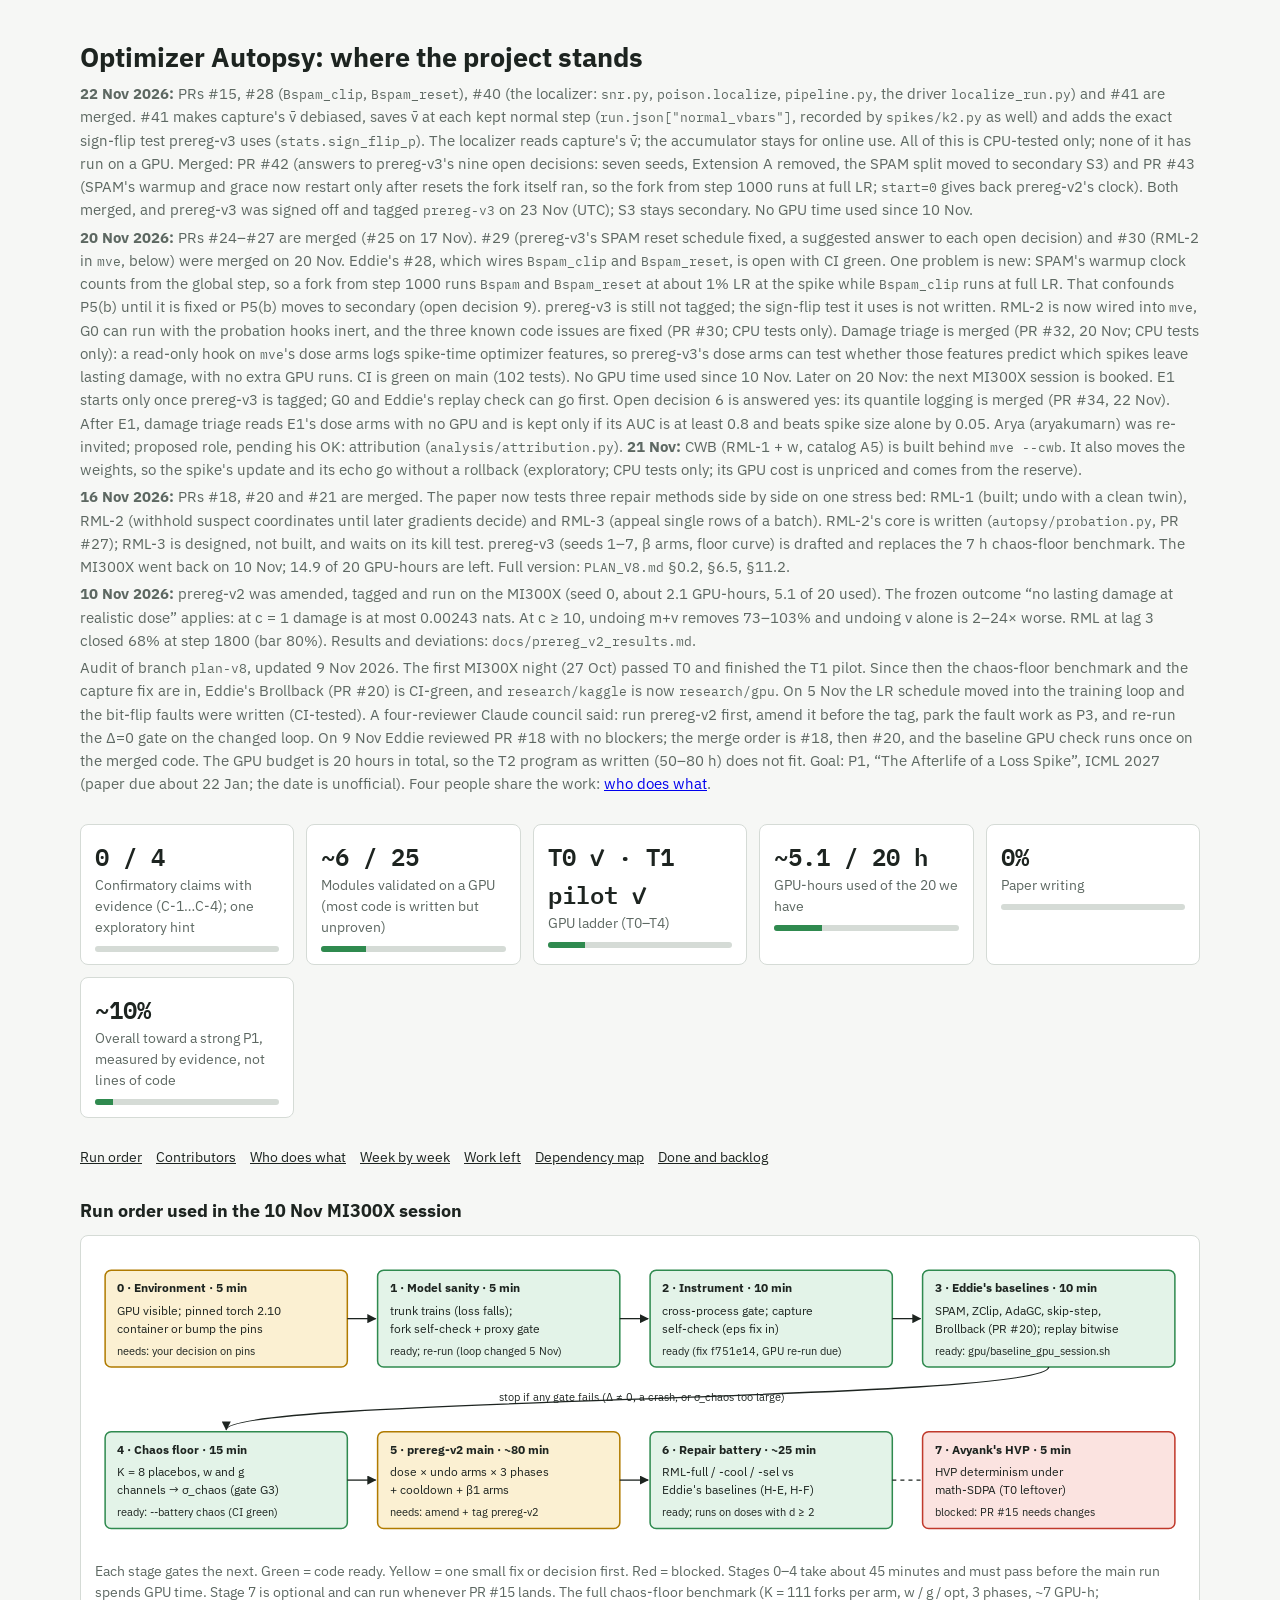
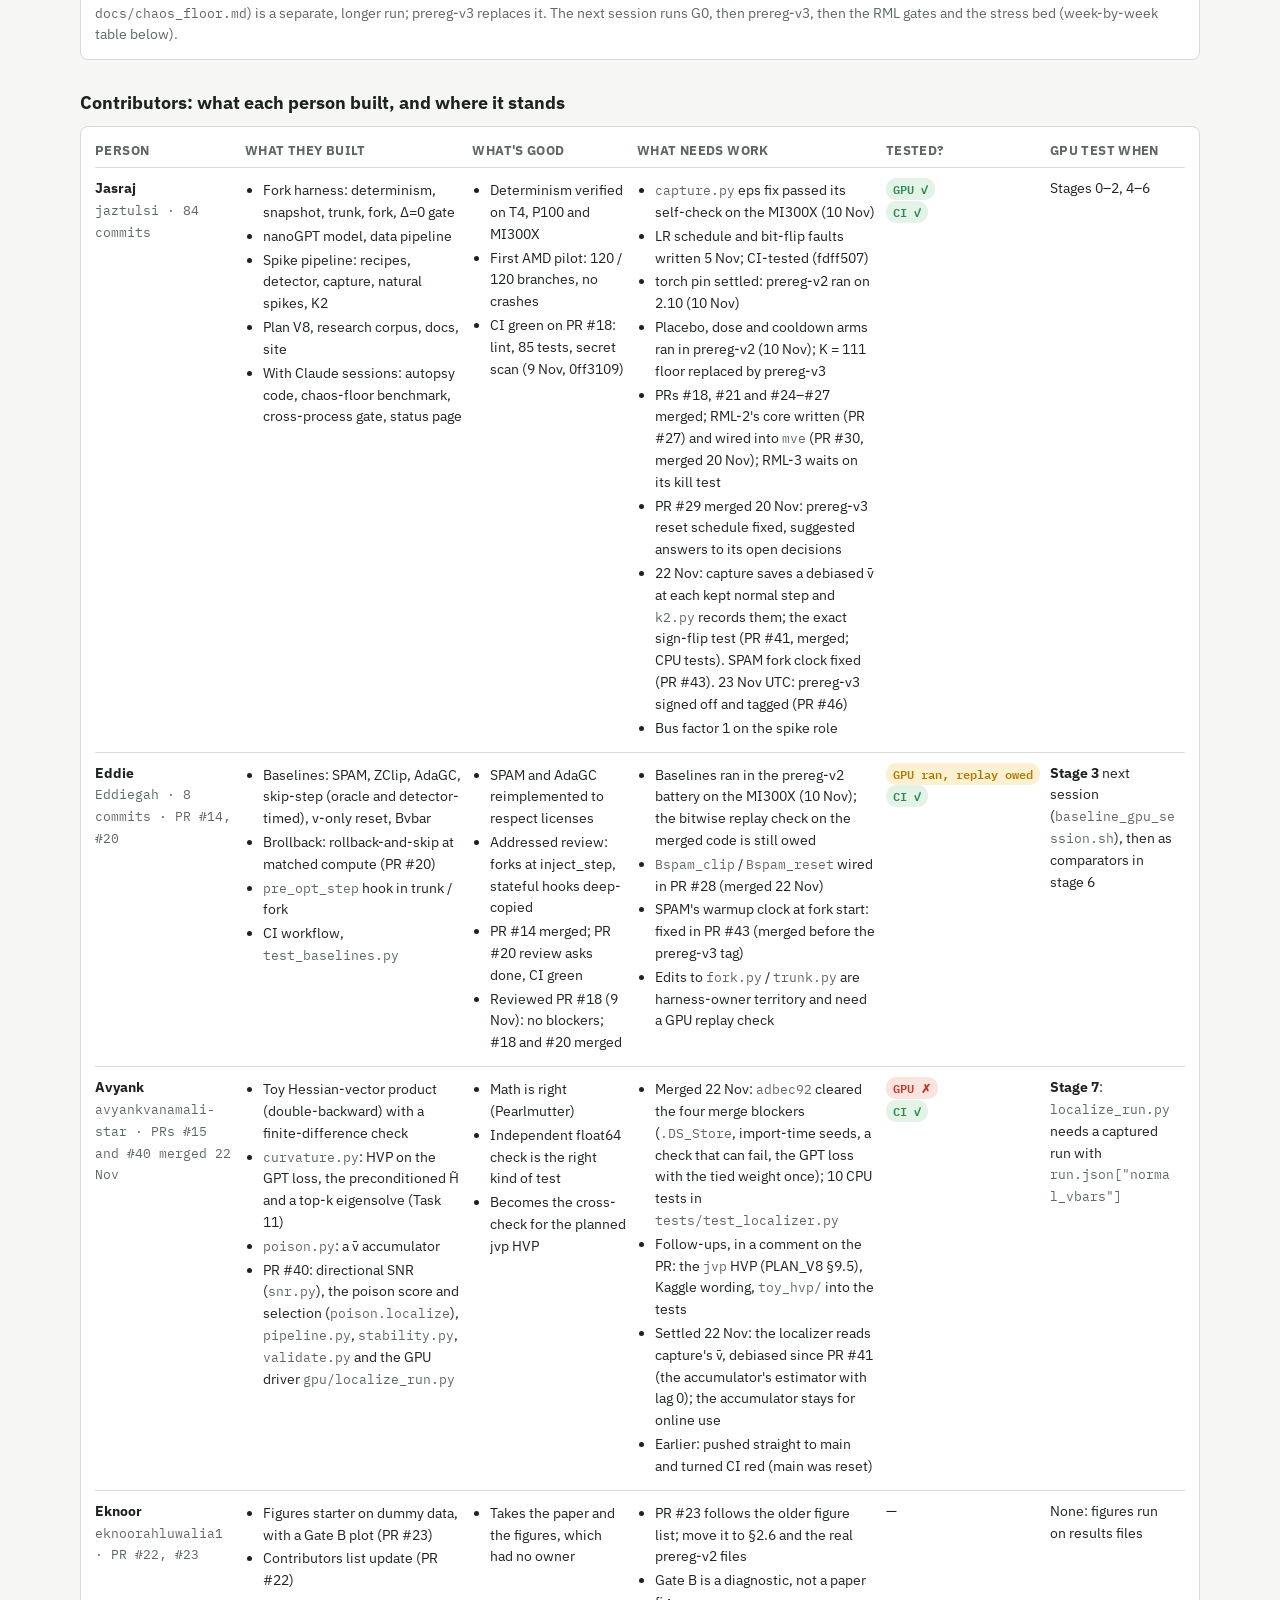
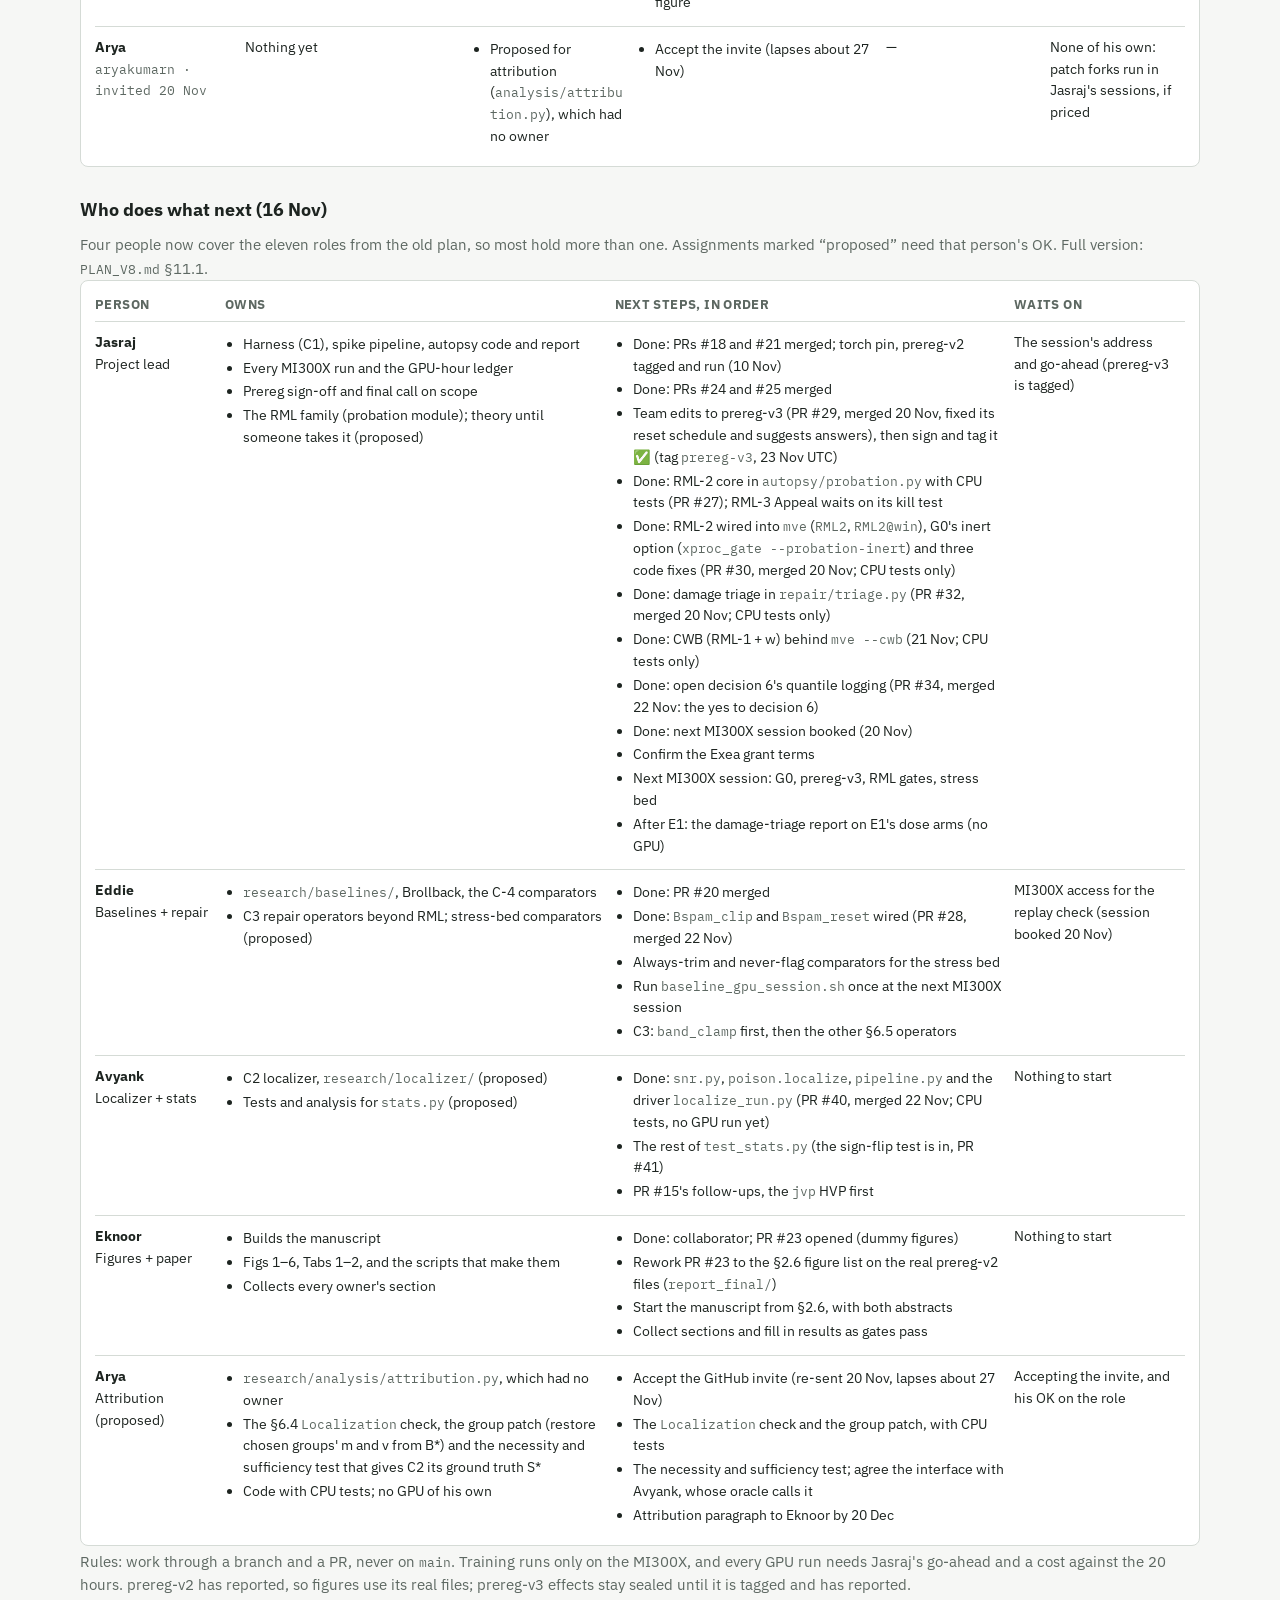
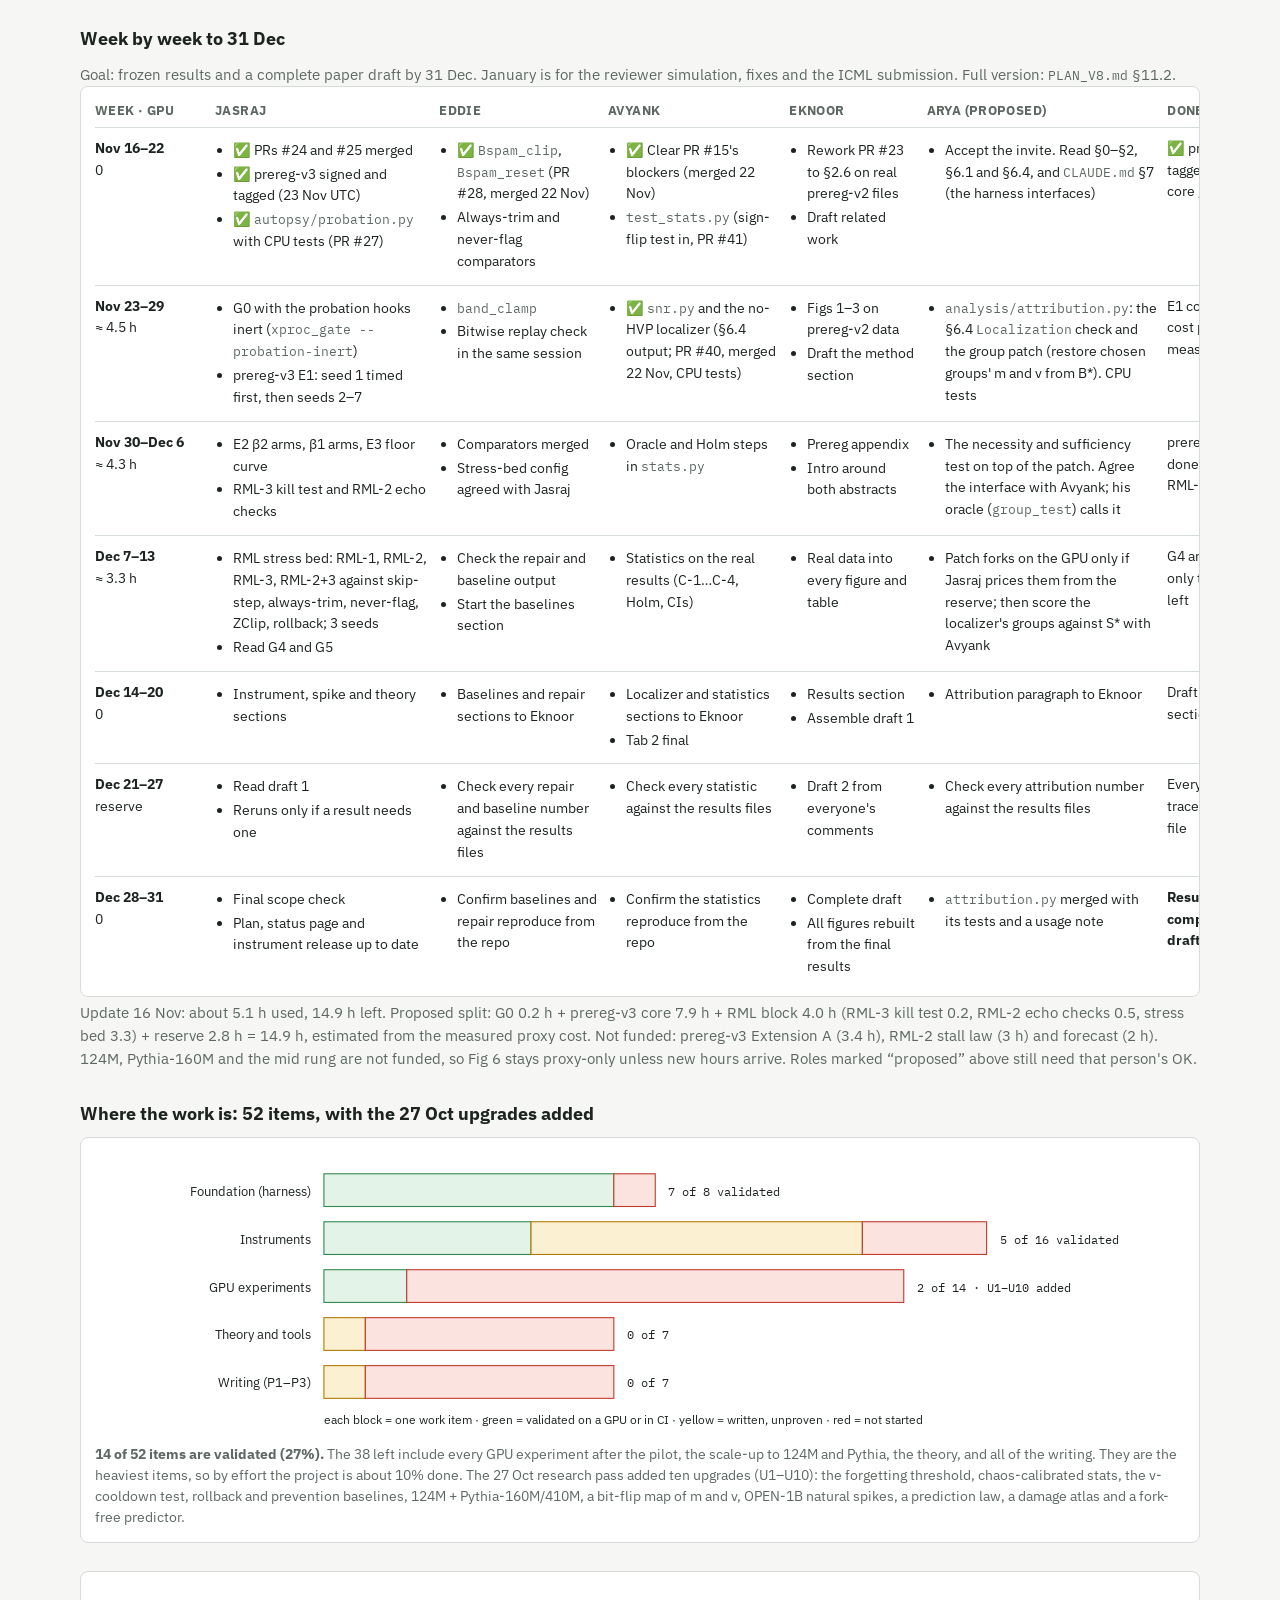
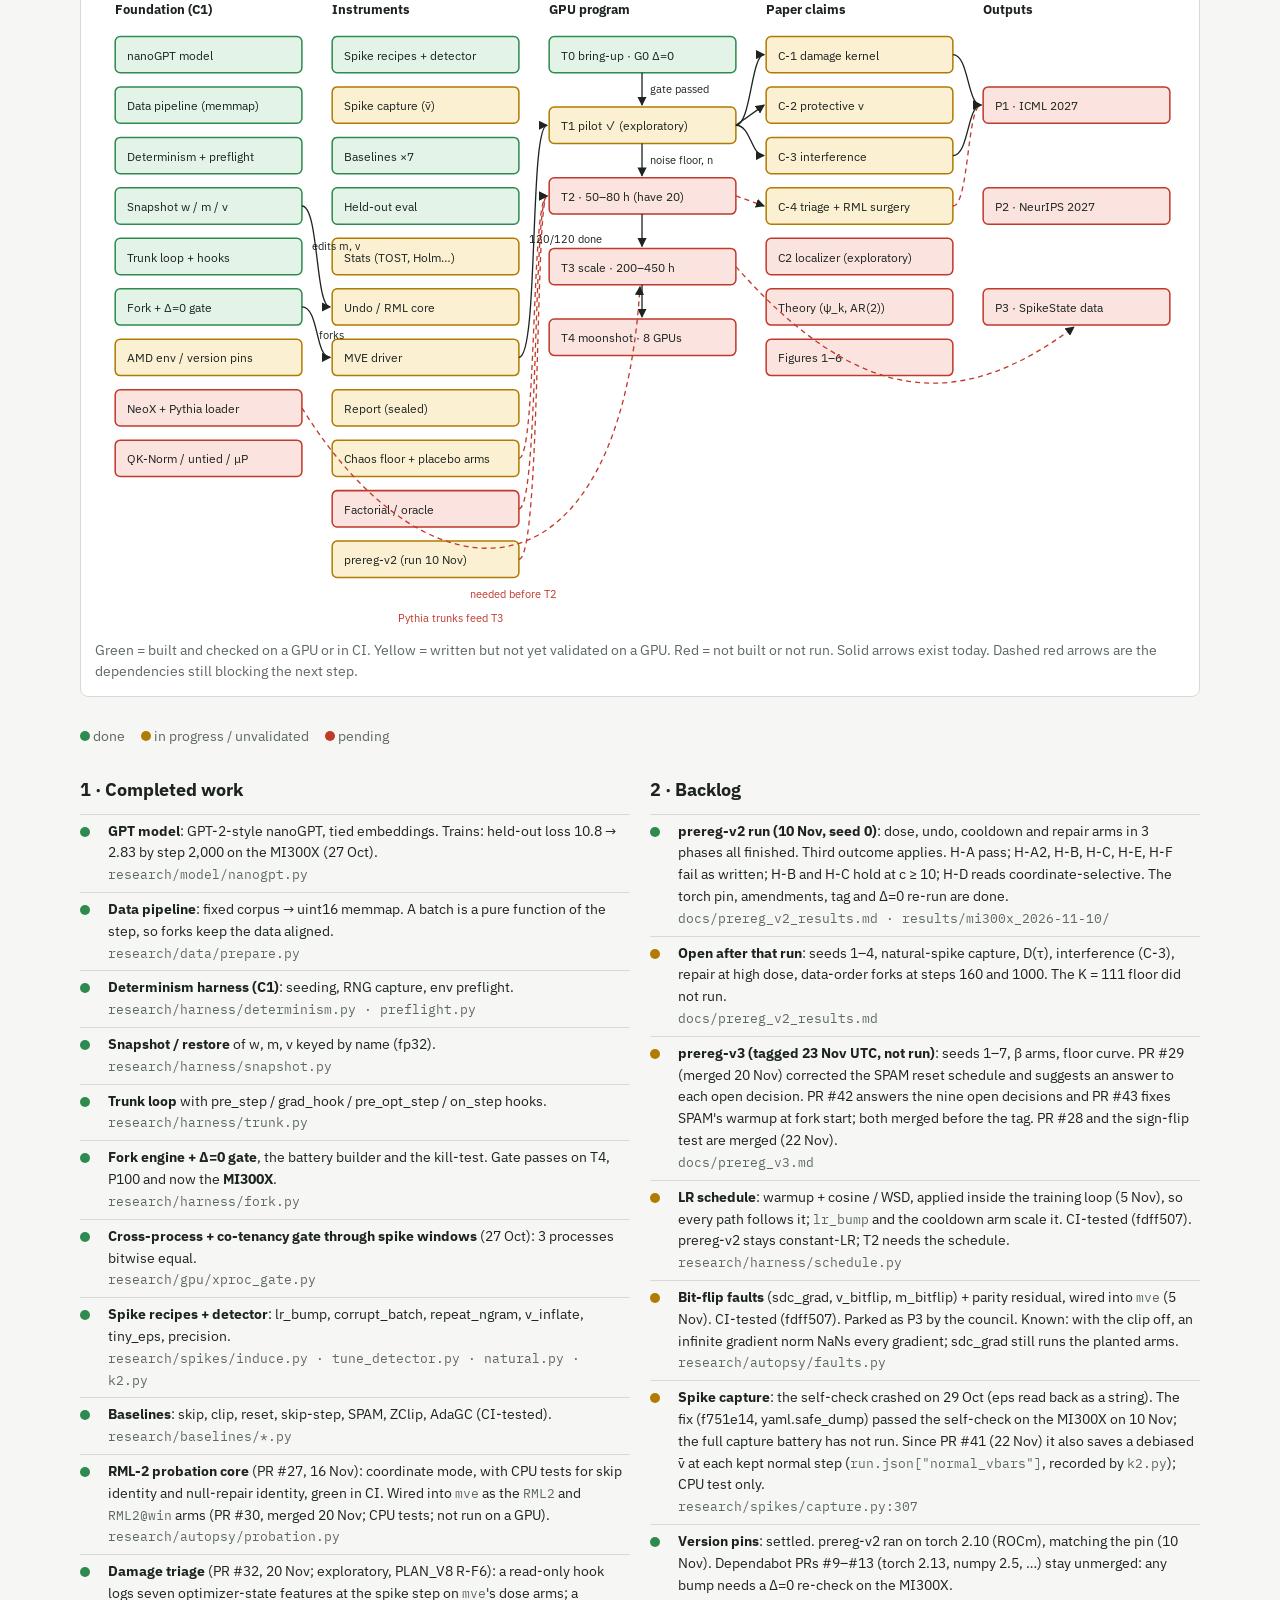
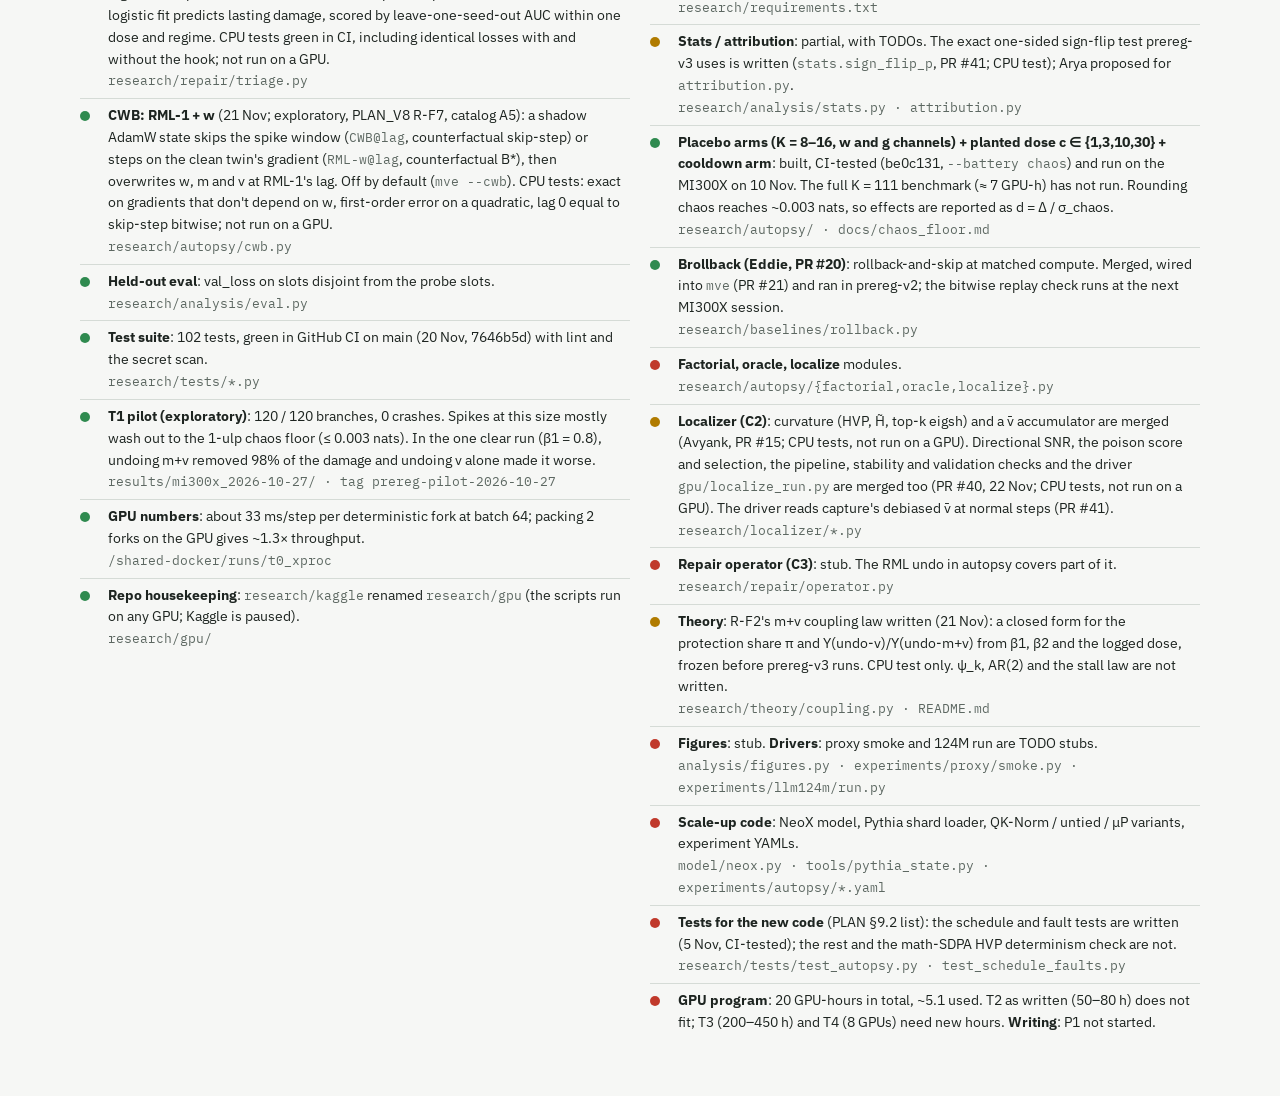
==== docs/status.html @ ba46edbc "Status page: PR #40 and #41 work, settled v̄ question Avyank's row and the localizer backlog line no" ====
<!doctype html>
<html lang="en">
<head>
<meta charset="utf-8">
<meta name="viewport" content="width=device-width, initial-scale=1, viewport-fit=cover">
<title>Optimizer Autopsy Status</title>
<meta name="claude:viewport-fit-sides" content="cover">
<link rel="stylesheet" href="https://fonts.googleapis.com/css2?family=IBM+Plex+Mono:wght@400;600&family=IBM+Plex+Sans:wght@400;600;700&display=swap">
<style>
/* Layout: lab-notebook status sheet. Summary strip, then the dependency map, then two ledgers. */
:root{
  --bg:#f6f7f5; --panel:#ffffff; --fg:#1d2420; --muted:#5d6862; --line:#d5dbd6;
  --ok:#2f8a4f; --ok-bg:#e3f3e8; --wip:#b07b00; --wip-bg:#fbf0d2; --todo:#c0392b; --todo-bg:#fbe3e0;
  --sans:"IBM Plex Sans",system-ui,sans-serif; --mono:"IBM Plex Mono",ui-monospace,monospace;
}
@media (prefers-color-scheme:dark){:root:not([data-theme="light"]){
  --bg:#141917; --panel:#1c2320; --fg:#e4ebe6; --muted:#9aa69f; --line:#33403a;
  --ok:#5cc17e; --ok-bg:#1d3527; --wip:#e0b44a; --wip-bg:#3a3018; --todo:#ef7a6d; --todo-bg:#3d221f; color-scheme:dark}}
:root[data-theme="dark"]{
  --bg:#141917; --panel:#1c2320; --fg:#e4ebe6; --muted:#9aa69f; --line:#33403a;
  --ok:#5cc17e; --ok-bg:#1d3527; --wip:#e0b44a; --wip-bg:#3a3018; --todo:#ef7a6d; --todo-bg:#3d221f; color-scheme:dark}
body{background:var(--bg);color:var(--fg);font:15px/1.55 var(--sans)}
main{max-width:1120px;margin:0 auto;padding-block:28px 48px;padding-left:max(16px,env(safe-area-inset-left,0px));padding-right:max(16px,env(safe-area-inset-right,0px));display:grid;gap:28px}
h1{font-size:1.7rem;margin:0;text-wrap:balance} h2{font-size:1.15rem;margin:0 0 10px}
.sub{color:var(--muted);margin:4px 0 0}
.strip{display:grid;grid-template-columns:repeat(auto-fit,minmax(200px,1fr));gap:12px}
.meter{background:var(--panel);border:1px solid var(--line);border-radius:8px;padding:12px 14px;min-width:0}
.meter b{font:600 1.5rem var(--mono);font-variant-numeric:tabular-nums}
.meter span{display:block;color:var(--muted);font-size:.85rem}
.bar{height:6px;background:var(--line);border-radius:3px;margin-top:8px;overflow:hidden}
.bar i{display:block;height:100%;background:var(--ok)}
figure{margin:0;background:var(--panel);border:1px solid var(--line);border-radius:8px;padding:14px}
.scroll{overflow-x:auto} svg{display:block;min-width:900px;width:100%;height:auto;color:var(--fg)}
figcaption{color:var(--muted);font-size:.85rem;margin-top:8px}
.ok{fill:var(--ok-bg);stroke:var(--ok)} .wip{fill:var(--wip-bg);stroke:var(--wip)} .todo{fill:var(--todo-bg);stroke:var(--todo)}
.ledgers{display:grid;grid-template-columns:repeat(auto-fit,minmax(320px,1fr));gap:20px}
.ledger{min-width:0}
table{width:100%;border-collapse:collapse;font-size:.88rem}
td{border-top:1px solid var(--line);padding:6px 6px 6px 0;vertical-align:top}
td:first-child{width:22px} code{font:.8rem var(--mono);color:var(--muted);word-break:break-word}
.dot{display:inline-block;width:10px;height:10px;border-radius:50%;margin-top:6px}
.d-ok{background:var(--ok)} .d-wip{background:var(--wip)} .d-todo{background:var(--todo)}
.key{display:flex;gap:16px;flex-wrap:wrap;font-size:.85rem;color:var(--muted)}
nav{display:flex;gap:14px;flex-wrap:wrap;font-size:.9rem} nav a{color:var(--fg)}
.people{overflow-x:auto;background:var(--panel);border:1px solid var(--line);border-radius:8px;padding:6px 14px}
.people table{min-width:860px} .people th{text-align:left;font-size:.8rem;color:var(--muted);padding:8px 8px 6px 0;letter-spacing:.03em;text-transform:uppercase}
.people td{padding:10px 10px 10px 0} .people td:first-child{width:auto;min-width:110px}
.pill{display:inline-block;font:600 .75rem var(--mono);padding:1px 7px;border-radius:10px;white-space:nowrap}
.p-ok{background:var(--ok-bg);color:var(--ok)} .p-wip{background:var(--wip-bg);color:var(--wip)} .p-todo{background:var(--todo-bg);color:var(--todo)}
ul.tight{margin:0;padding-left:18px} ul.tight li{margin:2px 0}
main>*{min-width:0}
</style>
</head>
<body>

<main>
<header>
  <h1>Optimizer Autopsy: where the project stands</h1>
  <p class="sub"><b>22 Nov 2026:</b> PRs #15, #28 (<code>Bspam_clip</code>, <code>Bspam_reset</code>), #40 (the localizer: <code>snr.py</code>, <code>poison.localize</code>, <code>pipeline.py</code>, the driver <code>localize_run.py</code>) and #41 are merged. #41 makes capture's v̄ debiased, saves v̄ at each kept normal step (<code>run.json["normal_vbars"]</code>, recorded by <code>spikes/k2.py</code> as well) and adds the exact sign-flip test prereg-v3 uses (<code>stats.sign_flip_p</code>). The localizer reads capture's v̄; the accumulator stays for online use. All of this is CPU-tested only; none of it has run on a GPU. Merged: PR #42 (answers to prereg-v3's nine open decisions: seven seeds, Extension A removed, the SPAM split moved to secondary S3) and PR #43 (SPAM's warmup and grace now restart only after resets the fork itself ran, so the fork from step 1000 runs at full LR; <code>start=0</code> gives back prereg-v2's clock). Both merged, and prereg-v3 was signed off and tagged <code>prereg-v3</code> on 23 Nov (UTC); S3 stays secondary. No GPU time used since 10 Nov.</p>
  <p class="sub"><b>20 Nov 2026:</b> PRs #24–#27 are merged (#25 on 17 Nov). #29 (prereg-v3's SPAM reset schedule fixed, a suggested answer to each open decision) and #30 (RML-2 in <code>mve</code>, below) were merged on 20 Nov. Eddie's #28, which wires <code>Bspam_clip</code> and <code>Bspam_reset</code>, is open with CI green. One problem is new: SPAM's warmup clock counts from the global step, so a fork from step 1000 runs <code>Bspam</code> and <code>Bspam_reset</code> at about 1% LR at the spike while <code>Bspam_clip</code> runs at full LR. That confounds P5(b) until it is fixed or P5(b) moves to secondary (open decision 9). prereg-v3 is still not tagged; the sign-flip test it uses is not written. RML-2 is now wired into <code>mve</code>, G0 can run with the probation hooks inert, and the three known code issues are fixed (PR #30; CPU tests only). Damage triage is merged (PR #32, 20 Nov; CPU tests only): a read-only hook on <code>mve</code>'s dose arms logs spike-time optimizer features, so prereg-v3's dose arms can test whether those features predict which spikes leave lasting damage, with no extra GPU runs. CI is green on main (102 tests). No GPU time used since 10 Nov. Later on 20 Nov: the next MI300X session is booked. E1 starts only once prereg-v3 is tagged; G0 and Eddie's replay check can go first. Open decision 6 is answered yes: its quantile logging is merged (PR #34, 22 Nov). After E1, damage triage reads E1's dose arms with no GPU and is kept only if its AUC is at least 0.8 and beats spike size alone by 0.05. Arya (aryakumarn) was re-invited; proposed role, pending his OK: attribution (<code>analysis/attribution.py</code>). <b>21 Nov:</b> CWB (RML-1 + w, catalog A5) is built behind <code>mve --cwb</code>. It also moves the weights, so the spike's update and its echo go without a rollback (exploratory; CPU tests only; its GPU cost is unpriced and comes from the reserve).</p>
  <p class="sub"><b>16 Nov 2026:</b> PRs #18, #20 and #21 are merged. The paper now tests three repair methods side by side on one stress bed: RML-1 (built; undo with a clean twin), RML-2 (withhold suspect coordinates until later gradients decide) and RML-3 (appeal single rows of a batch). RML-2's core is written (<code>autopsy/probation.py</code>, PR #27); RML-3 is designed, not built, and waits on its kill test. prereg-v3 (seeds 1–7, β arms, floor curve) is drafted and replaces the 7 h chaos-floor benchmark. The MI300X went back on 10 Nov; 14.9 of 20 GPU-hours are left. Full version: <code>PLAN_V8.md</code> §0.2, §6.5, §11.2.</p>
  <p class="sub"><b>10 Nov 2026:</b> prereg-v2 was amended, tagged and run on the MI300X (seed 0, about 2.1 GPU-hours, 5.1 of 20 used). The frozen outcome “no lasting damage at realistic dose” applies: at c = 1 damage is at most 0.00243 nats. At c ≥ 10, undoing m+v removes 73–103% and undoing v alone is 2–24× worse. RML at lag 3 closed 68% at step 1800 (bar 80%). Results and deviations: <code>docs/prereg_v2_results.md</code>.</p>
  <p class="sub">Audit of branch <code>plan-v8</code>, updated 9 Nov 2026. The first MI300X night (27 Oct) passed T0 and finished the T1 pilot. Since then the chaos-floor benchmark and the capture fix are in, Eddie's Brollback (PR #20) is CI-green, and <code>research/kaggle</code> is now <code>research/gpu</code>. On 5 Nov the LR schedule moved into the training loop and the bit-flip faults were written (CI-tested). A four-reviewer Claude council said: run prereg-v2 first, amend it before the tag, park the fault work as P3, and re-run the Δ=0 gate on the changed loop. On 9 Nov Eddie reviewed PR #18 with no blockers; the merge order is #18, then #20, and the baseline GPU check runs once on the merged code. The GPU budget is 20 hours in total, so the T2 program as written (50–80 h) does not fit. Goal: P1, “The Afterlife of a Loss Spike”, ICML 2027 (paper due about 22 Jan; the date is unofficial). Four people share the work: <a href="#roles">who does what</a>.</p>
</header>

<section class="strip" aria-label="Progress summary (estimates)">
  <div class="meter"><b>0 / 4</b><span>Confirmatory claims with evidence (C-1…C-4); one exploratory hint</span><div class="bar"><i style="width:0%"></i></div></div>
  <div class="meter"><b>~6 / 25</b><span>Modules validated on a GPU (most code is written but unproven)</span><div class="bar"><i style="width:24%"></i></div></div>
  <div class="meter"><b>T0 ✓ · T1 pilot ✓</b><span>GPU ladder (T0–T4)</span><div class="bar"><i style="width:20%"></i></div></div>
  <div class="meter"><b>~5.1 / 20 h</b><span>GPU-hours used of the 20 we have</span><div class="bar"><i style="width:26%"></i></div></div>
  <div class="meter"><b>0%</b><span>Paper writing</span><div class="bar"><i style="width:0%"></i></div></div>
  <div class="meter"><b>~10%</b><span>Overall toward a strong P1, measured by evidence, not lines of code</span><div class="bar"><i style="width:10%"></i></div></div>
</section>

<nav aria-label="Sections"><a href="#order">Run order</a><a href="#people">Contributors</a><a href="#roles">Who does what</a><a href="#weekly">Week by week</a><a href="#work">Work left</a><a href="#map">Dependency map</a><a href="#ledgers">Done and backlog</a></nav>

<section id="order">
<h2>Run order used in the 10 Nov MI300X session</h2>
<figure>
<div class="scroll">
<svg viewBox="0 0 1080 300" role="img" aria-label="Eight stages run in order, each gated by the previous one: environment, model sanity, instrument checks, Eddie's baselines, the placebo floor, the prereg-v2 main run, the repair battery, then Avyank's HVP check once PR #15 is fixed.">
<defs><marker id="ar2" viewBox="0 0 10 10" refX="9" refY="5" markerWidth="7" markerHeight="7" orient="auto"><path d="M0,0L10,5L0,10z" fill="currentColor"/></marker></defs>
<g font-family="IBM Plex Sans, system-ui, sans-serif" font-size="12" fill="currentColor">
<g stroke-width="1.5">
<rect class="wip" x="10" y="20" width="240" height="96" rx="6"/><rect class="ok" x="280" y="20" width="240" height="96" rx="6"/>
<rect class="ok" x="550" y="20" width="240" height="96" rx="6"/><rect class="ok" x="820" y="20" width="250" height="96" rx="6"/>
<rect class="ok" x="10" y="180" width="240" height="96" rx="6"/><rect class="wip" x="280" y="180" width="240" height="96" rx="6"/>
<rect class="ok" x="550" y="180" width="240" height="96" rx="6"/><rect class="todo" x="820" y="180" width="250" height="96" rx="6"/></g>
<g font-weight="700"><text x="22" y="42">0 · Environment · 5 min</text><text x="292" y="42">1 · Model sanity · 5 min</text>
<text x="562" y="42">2 · Instrument · 10 min</text><text x="832" y="42">3 · Eddie's baselines · 10 min</text>
<text x="22" y="202">4 · Chaos floor · 15 min</text><text x="292" y="202">5 · prereg-v2 main · ~80 min</text>
<text x="562" y="202">6 · Repair battery · ~25 min</text><text x="832" y="202">7 · Avyank's HVP · 5 min</text></g>
<text x="22" y="64">GPU visible; pinned torch 2.10</text><text x="22" y="82">container or bump the pins</text><text x="22" y="104" font-size="11">needs: your decision on pins</text>
<text x="292" y="64">trunk trains (loss falls);</text><text x="292" y="82">fork self-check + proxy gate</text><text x="292" y="104" font-size="11">ready; re-run (loop changed 5 Nov)</text>
<text x="562" y="64">cross-process gate; capture</text><text x="562" y="82">self-check (eps fix in)</text><text x="562" y="104" font-size="11">ready (fix f751e14, GPU re-run due)</text>
<text x="832" y="64">SPAM, ZClip, AdaGC, skip-step,</text><text x="832" y="82">Brollback (PR #20); replay bitwise</text><text x="832" y="104" font-size="11">ready: gpu/baseline_gpu_session.sh</text>
<text x="22" y="224">K = 8 placebos, w and g</text><text x="22" y="242">channels → σ_chaos (gate G3)</text><text x="22" y="264" font-size="11">ready: --battery chaos (CI green)</text>
<text x="292" y="224">dose × undo arms × 3 phases</text><text x="292" y="242">+ cooldown + β1 arms</text><text x="292" y="264" font-size="11">needs: amend + tag prereg-v2</text>
<text x="562" y="224">RML-full / -cool / -sel vs</text><text x="562" y="242">Eddie's baselines (H-E, H-F)</text><text x="562" y="264" font-size="11">ready; runs on doses with d ≥ 2</text>
<text x="832" y="224">HVP determinism under</text><text x="832" y="242">math-SDPA (T0 leftover)</text><text x="832" y="264" font-size="11">blocked: PR #15 needs changes</text>
<g stroke="currentColor" stroke-width="1.3" marker-end="url(#ar2)"><line x1="250" y1="68" x2="278" y2="68"/><line x1="520" y1="68" x2="548" y2="68"/><line x1="790" y1="68" x2="818" y2="68"/>
<path d="M945,116 C945,150 130,146 130,178" fill="none"/><line x1="250" y1="228" x2="278" y2="228"/><line x1="520" y1="228" x2="548" y2="228"/></g>
<line x1="790" y1="228" x2="818" y2="228" stroke="currentColor" stroke-width="1.3" stroke-dasharray="4 4"/>
<text x="400" y="150" font-size="11">stop if any gate fails (Δ ≠ 0, a crash, or σ_chaos too large)</text>
</g></svg>
</div>
<figcaption>Each stage gates the next. Green = code ready. Yellow = one small fix or decision first. Red = blocked. Stages 0–4 take about 45 minutes and must pass before the main run spends GPU time. Stage 7 is optional and can run whenever PR #15 lands. The full chaos-floor benchmark (K = 111 forks per arm, w / g / opt, 3 phases, ~7 GPU-h; <code>docs/chaos_floor.md</code>) is a separate, longer run; prereg-v3 replaces it. The next session runs G0, then prereg-v3, then the RML gates and the stress bed (week-by-week table below).</figcaption>
</figure>
</section>

<section id="people">
<h2>Contributors: what each person built, and where it stands</h2>
<div class="people">
<table>
<tr><th>Person</th><th>What they built</th><th>What's good</th><th>What needs work</th><th>Tested?</th><th>GPU test when</th></tr>
<tr><td><b>Jasraj</b><br><code>jaztulsi · 84 commits</code></td>
<td><ul class="tight"><li>Fork harness: determinism, snapshot, trunk, fork, Δ=0 gate</li><li>nanoGPT model, data pipeline</li><li>Spike pipeline: recipes, detector, capture, natural spikes, K2</li><li>Plan V8, research corpus, docs, site</li><li>With Claude sessions: autopsy code, chaos-floor benchmark, cross-process gate, status page</li></ul></td>
<td><ul class="tight"><li>Determinism verified on T4, P100 and MI300X</li><li>First AMD pilot: 120 / 120 branches, no crashes</li><li>CI green on PR #18: lint, 85 tests, secret scan (9 Nov, 0ff3109)</li></ul></td>
<td><ul class="tight"><li><code>capture.py</code> eps fix passed its self-check on the MI300X (10 Nov)</li><li>LR schedule and bit-flip faults written 5 Nov; CI-tested (fdff507)</li><li>torch pin settled: prereg-v2 ran on 2.10 (10 Nov)</li><li>Placebo, dose and cooldown arms ran in prereg-v2 (10 Nov); K = 111 floor replaced by prereg-v3</li><li>PRs #18, #21 and #24–#27 merged; RML-2's core written (PR #27) and wired into <code>mve</code> (PR #30, merged 20 Nov); RML-3 waits on its kill test</li><li>PR #29 merged 20 Nov: prereg-v3 reset schedule fixed, suggested answers to its open decisions</li><li>22 Nov: capture saves a debiased v̄ at each kept normal step and <code>k2.py</code> records them; the exact sign-flip test (PR #41, merged; CPU tests). SPAM fork clock fixed (PR #43). 23 Nov UTC: prereg-v3 signed off and tagged (PR #46)</li><li>Bus factor 1 on the spike role</li></ul></td>
<td><span class="pill p-ok">GPU ✓</span><br><span class="pill p-ok">CI ✓</span></td>
<td>Stages 0–2, 4–6</td></tr>
<tr><td><b>Eddie</b><br><code>Eddiegah · 8 commits · PR #14, #20</code></td>
<td><ul class="tight"><li>Baselines: SPAM, ZClip, AdaGC, skip-step (oracle and detector-timed), v-only reset, Bvbar</li><li>Brollback: rollback-and-skip at matched compute (PR #20)</li><li><code>pre_opt_step</code> hook in trunk / fork</li><li>CI workflow, <code>test_baselines.py</code></li></ul></td>
<td><ul class="tight"><li>SPAM and AdaGC reimplemented to respect licenses</li><li>Addressed review: forks at inject_step, stateful hooks deep-copied</li><li>PR #14 merged; PR #20 review asks done, CI green</li><li>Reviewed PR #18 (9 Nov): no blockers; #18 and #20 merged</li></ul></td>
<td><ul class="tight"><li>Baselines ran in the prereg-v2 battery on the MI300X (10 Nov); the bitwise replay check on the merged code is still owed</li><li><code>Bspam_clip</code> / <code>Bspam_reset</code> wired in PR #28 (merged 22 Nov)</li><li>SPAM's warmup clock at fork start: fixed in PR #43 (merged before the prereg-v3 tag)</li><li>Edits to <code>fork.py</code> / <code>trunk.py</code> are harness-owner territory and need a GPU replay check</li></ul></td>
<td><span class="pill p-wip">GPU ran, replay owed</span><br><span class="pill p-ok">CI ✓</span></td>
<td><b>Stage 3</b> next session (<code>baseline_gpu_session.sh</code>), then as comparators in stage 6</td></tr>
<tr><td><b>Avyank</b><br><code>avyankvanamali-star · PRs #15 and #40 merged 22 Nov</code></td>
<td><ul class="tight"><li>Toy Hessian-vector product (double-backward) with a finite-difference check</li><li><code>curvature.py</code>: HVP on the GPT loss, the preconditioned H̃ and a top-k eigensolve (Task 11)</li><li><code>poison.py</code>: a v̄ accumulator</li><li>PR #40: directional SNR (<code>snr.py</code>), the poison score and selection (<code>poison.localize</code>), <code>pipeline.py</code>, <code>stability.py</code>, <code>validate.py</code> and the GPU driver <code>gpu/localize_run.py</code></li></ul></td>
<td><ul class="tight"><li>Math is right (Pearlmutter)</li><li>Independent float64 check is the right kind of test</li><li>Becomes the cross-check for the planned jvp HVP</li></ul></td>
<td><ul class="tight"><li>Merged 22 Nov: <code>adbec92</code> cleared the four merge blockers (<code>.DS_Store</code>, import-time seeds, a check that can fail, the GPT loss with the tied weight once); 10 CPU tests in <code>tests/test_localizer.py</code></li><li>Follow-ups, in a comment on the PR: the <code>jvp</code> HVP (PLAN_V8 §9.5), Kaggle wording, <code>toy_hvp/</code> into the tests</li><li>Settled 22 Nov: the localizer reads capture's v̄, debiased since PR #41 (the accumulator's estimator with lag 0); the accumulator stays for online use</li><li>Earlier: pushed straight to main and turned CI red (main was reset)</li></ul></td>
<td><span class="pill p-todo">GPU ✗</span><br><span class="pill p-ok">CI ✓</span></td>
<td><b>Stage 7</b>: <code>localize_run.py</code> needs a captured run with <code>run.json["normal_vbars"]</code></td></tr>
<tr><td><b>Eknoor</b><br><code>eknoorahluwalia1 · PR #22, #23</code></td>
<td><ul class="tight"><li>Figures starter on dummy data, with a Gate B plot (PR #23)</li><li>Contributors list update (PR #22)</li></ul></td>
<td><ul class="tight"><li>Takes the paper and the figures, which had no owner</li></ul></td>
<td><ul class="tight"><li>PR #23 follows the older figure list; move it to §2.6 and the real prereg-v2 files</li><li>Gate B is a diagnostic, not a paper figure</li></ul></td>
<td>—</td>
<td>None: figures run on results files</td></tr>
<tr><td><b>Arya</b><br><code>aryakumarn · invited 20 Nov</code></td>
<td>Nothing yet</td>
<td><ul class="tight"><li>Proposed for attribution (<code>analysis/attribution.py</code>), which had no owner</li></ul></td>
<td><ul class="tight"><li>Accept the invite (lapses about 27 Nov)</li></ul></td>
<td>—</td>
<td>None of his own: patch forks run in Jasraj's sessions, if priced</td></tr>
</table>
</div>
</section>

<section id="roles">
<h2>Who does what next (16 Nov)</h2>
<p class="sub">Four people now cover the eleven roles from the old plan, so most hold more than one. Assignments marked “proposed” need that person's OK. Full version: <code>PLAN_V8.md</code> §11.1.</p>
<div class="people">
<table>
<tr><th>Person</th><th>Owns</th><th>Next steps, in order</th><th>Waits on</th></tr>
<tr><td><b>Jasraj</b><br>Project lead</td>
<td><ul class="tight"><li>Harness (C1), spike pipeline, autopsy code and report</li><li>Every MI300X run and the GPU-hour ledger</li><li>Prereg sign-off and final call on scope</li><li>The RML family (probation module); theory until someone takes it (proposed)</li></ul></td>
<td><ul class="tight"><li>Done: PRs #18 and #21 merged; torch pin, prereg-v2 tagged and run (10 Nov)</li><li>Done: PRs #24 and #25 merged</li><li>Team edits to prereg-v3 (PR #29, merged 20 Nov, fixed its reset schedule and suggests answers), then sign and tag it ✅ (tag <code>prereg-v3</code>, 23 Nov UTC)</li><li>Done: RML-2 core in <code>autopsy/probation.py</code> with CPU tests (PR #27); RML-3 Appeal waits on its kill test</li><li>Done: RML-2 wired into <code>mve</code> (<code>RML2</code>, <code>RML2@win</code>), G0's inert option (<code>xproc_gate --probation-inert</code>) and three code fixes (PR #30, merged 20 Nov; CPU tests only)</li><li>Done: damage triage in <code>repair/triage.py</code> (PR #32, merged 20 Nov; CPU tests only)</li><li>Done: CWB (RML-1 + w) behind <code>mve --cwb</code> (21 Nov; CPU tests only)</li><li>Done: open decision 6's quantile logging (PR #34, merged 22 Nov: the yes to decision 6)</li><li>Done: next MI300X session booked (20 Nov)</li><li>Confirm the Exea grant terms</li><li>Next MI300X session: G0, prereg-v3, RML gates, stress bed</li><li>After E1: the damage-triage report on E1's dose arms (no GPU)</li></ul></td>
<td>The session's address and go-ahead (prereg-v3 is tagged)</td></tr>
<tr><td><b>Eddie</b><br>Baselines + repair</td>
<td><ul class="tight"><li><code>research/baselines/</code>, Brollback, the C-4 comparators</li><li>C3 repair operators beyond RML; stress-bed comparators (proposed)</li></ul></td>
<td><ul class="tight"><li>Done: PR #20 merged</li><li>Done: <code>Bspam_clip</code> and <code>Bspam_reset</code> wired (PR #28, merged 22 Nov)</li><li>Always-trim and never-flag comparators for the stress bed</li><li>Run <code>baseline_gpu_session.sh</code> once at the next MI300X session</li><li>C3: <code>band_clamp</code> first, then the other §6.5 operators</li></ul></td>
<td>MI300X access for the replay check (session booked 20 Nov)</td></tr>
<tr><td><b>Avyank</b><br>Localizer + stats</td>
<td><ul class="tight"><li>C2 localizer, <code>research/localizer/</code> (proposed)</li><li>Tests and analysis for <code>stats.py</code> (proposed)</li></ul></td>
<td><ul class="tight"><li>Done: <code>snr.py</code>, <code>poison.localize</code>, <code>pipeline.py</code> and the driver <code>localize_run.py</code> (PR #40, merged 22 Nov; CPU tests, no GPU run yet)</li><li>The rest of <code>test_stats.py</code> (the sign-flip test is in, PR #41)</li><li>PR #15's follow-ups, the <code>jvp</code> HVP first</li></ul></td>
<td>Nothing to start</td></tr>
<tr><td><b>Eknoor</b><br>Figures + paper</td>
<td><ul class="tight"><li>Builds the manuscript</li><li>Figs 1–6, Tabs 1–2, and the scripts that make them</li><li>Collects every owner's section</li></ul></td>
<td><ul class="tight"><li>Done: collaborator; PR #23 opened (dummy figures)</li><li>Rework PR #23 to the §2.6 figure list on the real prereg-v2 files (<code>report_final/</code>)</li><li>Start the manuscript from §2.6, with both abstracts</li><li>Collect sections and fill in results as gates pass</li></ul></td>
<td>Nothing to start</td></tr>
<tr><td><b>Arya</b><br>Attribution (proposed)</td>
<td><ul class="tight"><li><code>research/analysis/attribution.py</code>, which had no owner</li><li>The §6.4 <code>Localization</code> check, the group patch (restore chosen groups' m and v from B*) and the necessity and sufficiency test that gives C2 its ground truth S*</li><li>Code with CPU tests; no GPU of his own</li></ul></td>
<td><ul class="tight"><li>Accept the GitHub invite (re-sent 20 Nov, lapses about 27 Nov)</li><li>The <code>Localization</code> check and the group patch, with CPU tests</li><li>The necessity and sufficiency test; agree the interface with Avyank, whose oracle calls it</li><li>Attribution paragraph to Eknoor by 20 Dec</li></ul></td>
<td>Accepting the invite, and his OK on the role</td></tr>
</table>
</div>
<p class="sub">Rules: work through a branch and a PR, never on <code>main</code>. Training runs only on the MI300X, and every GPU run needs Jasraj's go-ahead and a cost against the 20 hours. prereg-v2 has reported, so figures use its real files; prereg-v3 effects stay sealed until it is tagged and has reported.</p>
</section>

<section id="weekly">
<h2>Week by week to 31 Dec</h2>
<p class="sub">Goal: frozen results and a complete paper draft by 31 Dec. January is for the reviewer simulation, fixes and the ICML submission. Full version: <code>PLAN_V8.md</code> §11.2.</p>
<div class="people">
<table style="min-width:1200px">
<tr><th>Week · GPU</th><th>Jasraj</th><th>Eddie</th><th>Avyank</th><th>Eknoor</th><th>Arya (proposed)</th><th>Done by Sunday</th></tr>
<tr><td><b>Nov 16–22</b><br>0</td>
<td><ul class="tight"><li>✅ PRs #24 and #25 merged</li><li>✅ prereg-v3 signed and tagged (23 Nov UTC)</li><li>✅ <code>autopsy/probation.py</code> with CPU tests (PR #27)</li></ul></td>
<td><ul class="tight"><li>✅ <code>Bspam_clip</code>, <code>Bspam_reset</code> (PR #28, merged 22 Nov)</li><li>Always-trim and never-flag comparators</li></ul></td>
<td><ul class="tight"><li>✅ Clear PR #15's blockers (merged 22 Nov)</li><li><code>test_stats.py</code> (sign-flip test in, PR #41)</li></ul></td>
<td><ul class="tight"><li>Rework PR #23 to §2.6 on real prereg-v2 files</li><li>Draft related work</li></ul></td>
<td><ul class="tight"><li>Accept the invite. Read §0–§2, §6.1 and §6.4, and <code>CLAUDE.md</code> §7 (the harness interfaces)</li></ul></td>
<td>✅ prereg-v3 tagged; probation core green in CI</td></tr>
<tr><td><b>Nov 23–29</b><br>≈ 4.5 h</td>
<td><ul class="tight"><li>G0 with the probation hooks inert (<code>xproc_gate --probation-inert</code>)</li><li>prereg-v3 E1: seed 1 timed first, then seeds 2–7</li></ul></td>
<td><ul class="tight"><li><code>band_clamp</code></li><li>Bitwise replay check in the same session</li></ul></td>
<td><ul class="tight"><li>✅ <code>snr.py</code> and the no-HVP localizer (§6.4 output; PR #40, merged 22 Nov, CPU tests)</li></ul></td>
<td><ul class="tight"><li>Figs 1–3 on prereg-v2 data</li><li>Draft the method section</li></ul></td>
<td><ul class="tight"><li><code>analysis/attribution.py</code>: the §6.4 <code>Localization</code> check and the group patch (restore chosen groups' m and v from B*). CPU tests</li></ul></td>
<td>E1 committed; cost per seed measured</td></tr>
<tr><td><b>Nov 30–Dec 6</b><br>≈ 4.3 h</td>
<td><ul class="tight"><li>E2 β2 arms, β1 arms, E3 floor curve</li><li>RML-3 kill test and RML-2 echo checks</li></ul></td>
<td><ul class="tight"><li>Comparators merged</li><li>Stress-bed config agreed with Jasraj</li></ul></td>
<td><ul class="tight"><li>Oracle and Holm steps in <code>stats.py</code></li></ul></td>
<td><ul class="tight"><li>Prereg appendix</li><li>Intro around both abstracts</li></ul></td>
<td><ul class="tight"><li>The necessity and sufficiency test on top of the patch. Agree the interface with Avyank; his oracle (<code>group_test</code>) calls it</li></ul></td>
<td>prereg-v3 core done; RML-2 and RML-3 gates read</td></tr>
<tr><td><b>Dec 7–13</b><br>≈ 3.3 h</td>
<td><ul class="tight"><li>RML stress bed: RML-1, RML-2, RML-3, RML-2+3 against skip-step, always-trim, never-flag, ZClip, rollback; 3 seeds</li><li>Read G4 and G5</li></ul></td>
<td><ul class="tight"><li>Check the repair and baseline output</li><li>Start the baselines section</li></ul></td>
<td><ul class="tight"><li>Statistics on the real results (C-1…C-4, Holm, CIs)</li></ul></td>
<td><ul class="tight"><li>Real data into every figure and table</li></ul></td>
<td><ul class="tight"><li>Patch forks on the GPU only if Jasraj prices them from the reserve; then score the localizer's groups against S* with Avyank</li></ul></td>
<td>G4 and G5 read; only the reserve is left</td></tr>
<tr><td><b>Dec 14–20</b><br>0</td>
<td><ul class="tight"><li>Instrument, spike and theory sections</li></ul></td>
<td><ul class="tight"><li>Baselines and repair sections to Eknoor</li></ul></td>
<td><ul class="tight"><li>Localizer and statistics sections to Eknoor</li><li>Tab 2 final</li></ul></td>
<td><ul class="tight"><li>Results section</li><li>Assemble draft 1</li></ul></td>
<td><ul class="tight"><li>Attribution paragraph to Eknoor</li></ul></td>
<td>Draft 1 has every section</td></tr>
<tr><td><b>Dec 21–27</b><br>reserve</td>
<td><ul class="tight"><li>Read draft 1</li><li>Reruns only if a result needs one</li></ul></td>
<td><ul class="tight"><li>Check every repair and baseline number against the results files</li></ul></td>
<td><ul class="tight"><li>Check every statistic against the results files</li></ul></td>
<td><ul class="tight"><li>Draft 2 from everyone's comments</li></ul></td>
<td><ul class="tight"><li>Check every attribution number against the results files</li></ul></td>
<td>Every number traced to a results file</td></tr>
<tr><td><b>Dec 28–31</b><br>0</td>
<td><ul class="tight"><li>Final scope check</li><li>Plan, status page and instrument release up to date</li></ul></td>
<td><ul class="tight"><li>Confirm baselines and repair reproduce from the repo</li></ul></td>
<td><ul class="tight"><li>Confirm the statistics reproduce from the repo</li></ul></td>
<td><ul class="tight"><li>Complete draft</li><li>All figures rebuilt from the final results</li></ul></td>
<td><ul class="tight"><li><code>attribution.py</code> merged with its tests and a usage note</li></ul></td>
<td><b>Results frozen; complete paper draft</b></td></tr>
</table>
</div>
<p class="sub">Update 16 Nov: about 5.1 h used, 14.9 h left. Proposed split: G0 0.2 h + prereg-v3 core 7.9 h + RML block 4.0 h (RML-3 kill test 0.2, RML-2 echo checks 0.5, stress bed 3.3) + reserve 2.8 h = 14.9 h, estimated from the measured proxy cost. Not funded: prereg-v3 Extension A (3.4 h), RML-2 stall law (3 h) and forecast (2 h). 124M, Pythia-160M and the mid rung are not funded, so Fig 6 stays proxy-only unless new hours arrive. Roles marked “proposed” above still need that person's OK.</p>
</section>

<section id="work">
<h2>Where the work is: 52 items, with the 27 Oct upgrades added</h2>
<figure>
<div class="scroll">
<svg viewBox="0 0 1000 260" role="img" aria-label="Of 52 work items, 14 are validated, 10 are written but unproven, and 28 are not started. Every GPU experiment beyond the pilot and all of the writing are still ahead.">
<g font-family="IBM Plex Sans, system-ui, sans-serif" font-size="12" fill="currentColor">
<g stroke-width="1">
<rect class="ok" x="210" y="20" width="266" height="30"/><rect class="todo" x="476" y="20" width="38" height="30"/>
<rect class="ok" x="210" y="64" width="190" height="30"/><rect class="wip" x="400" y="64" width="304" height="30"/><rect class="todo" x="704" y="64" width="114" height="30"/>
<rect class="ok" x="210" y="108" width="76" height="30"/><rect class="todo" x="286" y="108" width="456" height="30"/>
<rect class="wip" x="210" y="152" width="38" height="30"/><rect class="todo" x="248" y="152" width="228" height="30"/>
<rect class="wip" x="210" y="196" width="38" height="30"/><rect class="todo" x="248" y="196" width="228" height="30"/></g>
<g text-anchor="end"><text x="198" y="40">Foundation (harness)</text><text x="198" y="84">Instruments</text><text x="198" y="128">GPU experiments</text><text x="198" y="172">Theory and tools</text><text x="198" y="216">Writing (P1–P3)</text></g>
<g font-family="IBM Plex Mono, ui-monospace, monospace" font-size="11"><text x="526" y="40">7 of 8 validated</text><text x="830" y="84">5 of 16 validated</text><text x="754" y="128">2 of 14 · U1–U10 added</text><text x="488" y="172">0 of 7</text><text x="488" y="216">0 of 7</text></g>
<text x="210" y="250" font-size="11">each block = one work item ·  green = validated on a GPU or in CI · yellow = written, unproven · red = not started</text>
</g></svg>
</div>
<figcaption><b>14 of 52 items are validated (27%).</b> The 38 left include every GPU experiment after the pilot, the scale-up to 124M and Pythia, the theory, and all of the writing. They are the heaviest items, so by effort the project is about 10% done. The 27 Oct research pass added ten upgrades (U1–U10): the forgetting threshold, chaos-calibrated stats, the v-cooldown test, rollback and prevention baselines, 124M + Pythia-160M/410M, a bit-flip map of m and v, OPEN-1B natural spikes, a prediction law, a damage atlas and a fork-free predictor.</figcaption>
</figure>
</section>

<figure id="map">
<div class="scroll">
<svg viewBox="0 0 1080 640" role="img" aria-label="Dependency map: the foundation and most instruments are built; the T1 pilot is done; the placebo arm, factorial/oracle code, pre-registration and the T2 core run stand between the pilot and the P1 paper.">
<defs><marker id="ar" viewBox="0 0 10 10" refX="9" refY="5" markerWidth="7" markerHeight="7" orient="auto-start-reverse"><path d="M0,0L10,5L0,10z" fill="currentColor"/></marker></defs>
<g font-family="IBM Plex Sans, system-ui, sans-serif" font-size="12" fill="currentColor">
<g font-weight="700" font-size="13">
<text x="20" y="28">Foundation (C1)</text><text x="235" y="28">Instruments</text><text x="450" y="28">GPU program</text><text x="665" y="28">Paper claims</text><text x="880" y="28">Outputs</text></g>

<!-- column 1 -->
<g stroke-width="1.5">
<rect class="ok" x="20" y="50" width="185" height="36" rx="5"/><rect class="ok" x="20" y="100" width="185" height="36" rx="5"/>
<rect class="ok" x="20" y="150" width="185" height="36" rx="5"/><rect class="ok" x="20" y="200" width="185" height="36" rx="5"/>
<rect class="ok" x="20" y="250" width="185" height="36" rx="5"/><rect class="ok" x="20" y="300" width="185" height="36" rx="5"/>
<rect class="wip" x="20" y="350" width="185" height="36" rx="5"/><rect class="todo" x="20" y="400" width="185" height="36" rx="5"/>
<rect class="todo" x="20" y="450" width="185" height="36" rx="5"/></g>
<text x="32" y="73">nanoGPT model</text><text x="32" y="123">Data pipeline (memmap)</text><text x="32" y="173">Determinism + preflight</text>
<text x="32" y="223">Snapshot w / m / v</text><text x="32" y="273">Trunk loop + hooks</text><text x="32" y="323">Fork + Δ=0 gate</text>
<text x="32" y="373">AMD env / version pins</text><text x="32" y="423">NeoX + Pythia loader</text><text x="32" y="473">QK-Norm / untied / μP</text>

<!-- column 2 -->
<g stroke-width="1.5">
<rect class="ok" x="235" y="50" width="185" height="36" rx="5"/><rect class="wip" x="235" y="100" width="185" height="36" rx="5"/>
<rect class="ok" x="235" y="150" width="185" height="36" rx="5"/><rect class="ok" x="235" y="200" width="185" height="36" rx="5"/>
<rect class="wip" x="235" y="250" width="185" height="36" rx="5"/><rect class="wip" x="235" y="300" width="185" height="36" rx="5"/>
<rect class="wip" x="235" y="350" width="185" height="36" rx="5"/><rect class="wip" x="235" y="400" width="185" height="36" rx="5"/>
<rect class="wip" x="235" y="450" width="185" height="36" rx="5"/><rect class="todo" x="235" y="500" width="185" height="36" rx="5"/>
<rect class="wip" x="235" y="550" width="185" height="36" rx="5"/></g>
<text x="247" y="73">Spike recipes + detector</text><text x="247" y="123">Spike capture (v̄)</text><text x="247" y="173">Baselines ×7</text>
<text x="247" y="223">Held-out eval</text><text x="247" y="273">Stats (TOST, Holm…)</text><text x="247" y="323">Undo / RML core</text>
<text x="247" y="373">MVE driver</text><text x="247" y="423">Report (sealed)</text><text x="247" y="473">Chaos floor + placebo arms</text>
<text x="247" y="523">Factorial / oracle</text><text x="247" y="573">prereg-v2 (run 10 Nov)</text>

<!-- column 3 -->
<g stroke-width="1.5">
<rect class="ok" x="450" y="50" width="185" height="36" rx="5"/><rect class="wip" x="450" y="120" width="185" height="36" rx="5"/>
<rect class="todo" x="450" y="190" width="185" height="36" rx="5"/><rect class="todo" x="450" y="260" width="185" height="36" rx="5"/>
<rect class="todo" x="450" y="330" width="185" height="36" rx="5"/></g>
<text x="462" y="73">T0 bring-up · G0 Δ=0</text><text x="462" y="143">T1 pilot ✓ (exploratory)</text><text x="462" y="213">T2 · 50–80 h (have 20)</text>
<text x="462" y="283">T3 scale · 200–450 h</text><text x="462" y="353">T4 moonshot · 8 GPUs</text>
<g stroke="currentColor" stroke-width="1.3" marker-end="url(#ar)"><line x1="542" y1="86" x2="542" y2="118"/><line x1="542" y1="156" x2="542" y2="188"/><line x1="542" y1="226" x2="542" y2="258"/><line x1="542" y1="296" x2="542" y2="328"/></g>
<text x="550" y="106" font-size="11">gate passed</text><text x="550" y="176" font-size="11">noise floor, n</text>

<!-- column 4 -->
<g stroke-width="1.5">
<rect class="wip" x="665" y="50" width="185" height="36" rx="5"/><rect class="wip" x="665" y="100" width="185" height="36" rx="5"/>
<rect class="wip" x="665" y="150" width="185" height="36" rx="5"/><rect class="wip" x="665" y="200" width="185" height="36" rx="5"/>
<rect class="todo" x="665" y="250" width="185" height="36" rx="5"/><rect class="todo" x="665" y="300" width="185" height="36" rx="5"/>
<rect class="todo" x="665" y="350" width="185" height="36" rx="5"/></g>
<text x="677" y="73">C-1 damage kernel</text><text x="677" y="123">C-2 protective v</text><text x="677" y="173">C-3 interference</text>
<text x="677" y="223">C-4 triage + RML surgery</text><text x="677" y="273">C2 localizer (exploratory)</text><text x="677" y="323">Theory (ψ_k, AR(2))</text><text x="677" y="373">Figures 1–6</text>

<!-- column 5 -->
<g stroke-width="1.5">
<rect class="todo" x="880" y="100" width="185" height="36" rx="5"/><rect class="todo" x="880" y="200" width="185" height="36" rx="5"/>
<rect class="todo" x="880" y="300" width="185" height="36" rx="5"/></g>
<text x="892" y="123">P1 · ICML 2027</text><text x="892" y="223">P2 · NeurIPS 2027</text><text x="892" y="323">P3 · SpikeState data</text>

<!-- dependency edges -->
<g fill="none" stroke="currentColor" stroke-width="1.3" marker-end="url(#ar)">
<path d="M205,318 C222,318 218,368 233,368"/>
<path d="M205,218 C222,218 218,318 233,318"/>
<path d="M420,368 C440,368 430,138 448,138"/>
<path d="M635,138 C650,138 650,68 663,68"/><path d="M635,138 L663,118"/><path d="M635,138 C650,138 650,168 663,168"/>
<path d="M850,68 C866,68 864,118 878,118"/><path d="M850,168 C866,168 864,118 878,118"/>
</g>
<g fill="none" stroke="var(--todo)" stroke-width="1.3" stroke-dasharray="5 4" marker-end="url(#ar)">
<path d="M420,468 C438,468 432,208 448,208"/><path d="M420,518 C440,518 434,208 448,208"/><path d="M420,568 C442,568 436,208 448,208"/>
<path d="M635,208 L663,218"/><path d="M850,218 C866,218 864,118 878,118"/>
<path d="M635,278 C760,420 860,420 970,338"/>
<path d="M205,418 C330,620 520,620 540,298"/>
</g>
<text x="222" y="350" font-size="11">forks</text><text x="215" y="262" font-size="11">edits m, v</text>
<text x="430" y="255" font-size="11">120/120 done</text><text x="372" y="606" font-size="11" fill="var(--todo)">needed before T2</text>
<text x="300" y="630" font-size="11" fill="var(--todo)">Pythia trunks feed T3</text>
</g>
</svg>
</div>
<figcaption>Green = built and checked on a GPU or in CI. Yellow = written but not yet validated on a GPU. Red = not built or not run. Solid arrows exist today. Dashed red arrows are the dependencies still blocking the next step.</figcaption>
</figure>

<div class="key"><span><i class="dot d-ok"></i> done</span><span><i class="dot d-wip"></i> in progress / unvalidated</span><span><i class="dot d-todo"></i> pending</span></div>

<section class="ledgers" id="ledgers">
<div class="ledger">
<h2>1 · Completed work</h2>
<table>
<tr><td><i class="dot d-ok"></i></td><td><b>GPT model</b>: GPT-2-style nanoGPT, tied embeddings. Trains: held-out loss 10.8 → 2.83 by step 2,000 on the MI300X (27 Oct).<br><code>research/model/nanogpt.py</code></td></tr>
<tr><td><i class="dot d-ok"></i></td><td><b>Data pipeline</b>: fixed corpus → uint16 memmap. A batch is a pure function of the step, so forks keep the data aligned.<br><code>research/data/prepare.py</code></td></tr>
<tr><td><i class="dot d-ok"></i></td><td><b>Determinism harness (C1)</b>: seeding, RNG capture, env preflight.<br><code>research/harness/determinism.py · preflight.py</code></td></tr>
<tr><td><i class="dot d-ok"></i></td><td><b>Snapshot / restore</b> of w, m, v keyed by name (fp32).<br><code>research/harness/snapshot.py</code></td></tr>
<tr><td><i class="dot d-ok"></i></td><td><b>Trunk loop</b> with pre_step / grad_hook / pre_opt_step / on_step hooks.<br><code>research/harness/trunk.py</code></td></tr>
<tr><td><i class="dot d-ok"></i></td><td><b>Fork engine + Δ=0 gate</b>, the battery builder and the kill-test. Gate passes on T4, P100 and now the <b>MI300X</b>.<br><code>research/harness/fork.py</code></td></tr>
<tr><td><i class="dot d-ok"></i></td><td><b>Cross-process + co-tenancy gate through spike windows</b> (27 Oct): 3 processes bitwise equal.<br><code>research/gpu/xproc_gate.py</code></td></tr>
<tr><td><i class="dot d-ok"></i></td><td><b>Spike recipes + detector</b>: lr_bump, corrupt_batch, repeat_ngram, v_inflate, tiny_eps, precision.<br><code>research/spikes/induce.py · tune_detector.py · natural.py · k2.py</code></td></tr>
<tr><td><i class="dot d-ok"></i></td><td><b>Baselines</b>: skip, clip, reset, skip-step, SPAM, ZClip, AdaGC (CI-tested).<br><code>research/baselines/*.py</code></td></tr>
<tr><td><i class="dot d-ok"></i></td><td><b>RML-2 probation core</b> (PR #27, 16 Nov): coordinate mode, with CPU tests for skip identity and null-repair identity, green in CI. Wired into <code>mve</code> as the <code>RML2</code> and <code>RML2@win</code> arms (PR #30, merged 20 Nov; CPU tests; not run on a GPU).<br><code>research/autopsy/probation.py</code></td></tr>
<tr><td><i class="dot d-ok"></i></td><td><b>Damage triage</b> (PR #32, 20 Nov; exploratory, PLAN_V8 R-F6): a read-only hook logs seven optimizer-state features at the spike step on <code>mve</code>'s dose arms; a logistic fit predicts lasting damage, scored by leave-one-seed-out AUC within one dose and regime. CPU tests green in CI, including identical losses with and without the hook; not run on a GPU.<br><code>research/repair/triage.py</code></td></tr>
<tr><td><i class="dot d-ok"></i></td><td><b>CWB: RML-1 + w</b> (21 Nov; exploratory, PLAN_V8 R-F7, catalog A5): a shadow AdamW state skips the spike window (<code>CWB@lag</code>, counterfactual skip-step) or steps on the clean twin's gradient (<code>RML-w@lag</code>, counterfactual B*), then overwrites w, m and v at RML-1's lag. Off by default (<code>mve --cwb</code>). CPU tests: exact on gradients that don't depend on w, first-order error on a quadratic, lag 0 equal to skip-step bitwise; not run on a GPU.<br><code>research/autopsy/cwb.py</code></td></tr>
<tr><td><i class="dot d-ok"></i></td><td><b>Held-out eval</b>: val_loss on slots disjoint from the probe slots.<br><code>research/analysis/eval.py</code></td></tr>
<tr><td><i class="dot d-ok"></i></td><td><b>Test suite</b>: 102 tests, green in GitHub CI on main (20 Nov, 7646b5d) with lint and the secret scan.<br><code>research/tests/*.py</code></td></tr>
<tr><td><i class="dot d-ok"></i></td><td><b>T1 pilot (exploratory)</b>: 120 / 120 branches, 0 crashes. Spikes at this size mostly wash out to the 1-ulp chaos floor (≤ 0.003 nats). In the one clear run (β1 = 0.8), undoing m+v removed 98% of the damage and undoing v alone made it worse.<br><code>results/mi300x_2026-10-27/ · tag prereg-pilot-2026-10-27</code></td></tr>
<tr><td><i class="dot d-ok"></i></td><td><b>GPU numbers</b>: about 33 ms/step per deterministic fork at batch 64; packing 2 forks on the GPU gives ~1.3× throughput.<br><code>/shared-docker/runs/t0_xproc</code></td></tr>
<tr><td><i class="dot d-ok"></i></td><td><b>Repo housekeeping</b>: <code>research/kaggle</code> renamed <code>research/gpu</code> (the scripts run on any GPU; Kaggle is paused).<br><code>research/gpu/</code></td></tr>
</table>
</div>
<div class="ledger">
<h2>2 · Backlog</h2>
<table>
<tr><td><i class="dot d-ok"></i></td><td><b>prereg-v2 run (10 Nov, seed 0)</b>: dose, undo, cooldown and repair arms in 3 phases all finished. Third outcome applies. H-A pass; H-A2, H-B, H-C, H-E, H-F fail as written; H-B and H-C hold at c ≥ 10; H-D reads coordinate-selective. The torch pin, amendments, tag and Δ=0 re-run are done.<br><code>docs/prereg_v2_results.md · results/mi300x_2026-11-10/</code></td></tr>
<tr><td><i class="dot d-wip"></i></td><td><b>Open after that run</b>: seeds 1–4, natural-spike capture, D(τ), interference (C-3), repair at high dose, data-order forks at steps 160 and 1000. The K = 111 floor did not run.<br><code>docs/prereg_v2_results.md</code></td></tr>
<tr><td><i class="dot d-wip"></i></td><td><b>prereg-v3 (tagged 23 Nov UTC, not run)</b>: seeds 1–7, β arms, floor curve. PR #29 (merged 20 Nov) corrected the SPAM reset schedule and suggests an answer to each open decision. PR #42 answers the nine open decisions and PR #43 fixes SPAM's warmup at fork start; both merged before the tag. PR #28 and the sign-flip test are merged (22 Nov).<br><code>docs/prereg_v3.md</code></td></tr>
<tr><td><i class="dot d-wip"></i></td><td><b>LR schedule</b>: warmup + cosine / WSD, applied inside the training loop (5 Nov), so every path follows it; <code>lr_bump</code> and the cooldown arm scale it. CI-tested (fdff507). prereg-v2 stays constant-LR; T2 needs the schedule.<br><code>research/harness/schedule.py</code></td></tr>
<tr><td><i class="dot d-wip"></i></td><td><b>Bit-flip faults</b> (sdc_grad, v_bitflip, m_bitflip) + parity residual, wired into <code>mve</code> (5 Nov). CI-tested (fdff507). Parked as P3 by the council. Known: with the clip off, an infinite gradient norm NaNs every gradient; sdc_grad still runs the planted arms.<br><code>research/autopsy/faults.py</code></td></tr>
<tr><td><i class="dot d-wip"></i></td><td><b>Spike capture</b>: the self-check crashed on 29 Oct (eps read back as a string). The fix (f751e14, yaml.safe_dump) passed the self-check on the MI300X on 10 Nov; the full capture battery has not run. Since PR #41 (22 Nov) it also saves a debiased v̄ at each kept normal step (<code>run.json["normal_vbars"]</code>, recorded by <code>k2.py</code>); CPU test only.<br><code>research/spikes/capture.py:307</code></td></tr>
<tr><td><i class="dot d-ok"></i></td><td><b>Version pins</b>: settled. prereg-v2 ran on torch 2.10 (ROCm), matching the pin (10 Nov). Dependabot PRs #9–#13 (torch 2.13, numpy 2.5, …) stay unmerged: any bump needs a Δ=0 re-check on the MI300X.<br><code>research/requirements.txt</code></td></tr>
<tr><td><i class="dot d-wip"></i></td><td><b>Stats / attribution</b>: partial, with TODOs. The exact one-sided sign-flip test prereg-v3 uses is written (<code>stats.sign_flip_p</code>, PR #41; CPU test); Arya proposed for <code>attribution.py</code>.<br><code>research/analysis/stats.py · attribution.py</code></td></tr>
<tr><td><i class="dot d-ok"></i></td><td><b>Placebo arms (K = 8–16, w and g channels) + planted dose c ∈ {1,3,10,30} + cooldown arm</b>: built, CI-tested (be0c131, <code>--battery chaos</code>) and run on the MI300X on 10 Nov. The full K = 111 benchmark (≈ 7 GPU-h) has not run. Rounding chaos reaches ~0.003 nats, so effects are reported as d = Δ / σ_chaos.<br><code>research/autopsy/ · docs/chaos_floor.md</code></td></tr>
<tr><td><i class="dot d-ok"></i></td><td><b>Brollback (Eddie, PR #20)</b>: rollback-and-skip at matched compute. Merged, wired into <code>mve</code> (PR #21) and ran in prereg-v2; the bitwise replay check runs at the next MI300X session.<br><code>research/baselines/rollback.py</code></td></tr>
<tr><td><i class="dot d-todo"></i></td><td><b>Factorial, oracle, localize</b> modules.<br><code>research/autopsy/{factorial,oracle,localize}.py</code></td></tr>
<tr><td><i class="dot d-wip"></i></td><td><b>Localizer (C2)</b>: curvature (HVP, H̃, top-k eigsh) and a v̄ accumulator are merged (Avyank, PR #15; CPU tests, not run on a GPU). Directional SNR, the poison score and selection, the pipeline, stability and validation checks and the driver <code>gpu/localize_run.py</code> are merged too (PR #40, 22 Nov; CPU tests, not run on a GPU). The driver reads capture's debiased v̄ at normal steps (PR #41).<br><code>research/localizer/*.py</code></td></tr>
<tr><td><i class="dot d-todo"></i></td><td><b>Repair operator (C3)</b>: stub. The RML undo in autopsy covers part of it.<br><code>research/repair/operator.py</code></td></tr>
<tr><td><i class="dot d-wip"></i></td><td><b>Theory</b>: R-F2's m+v coupling law written (21 Nov): a closed form for the protection share π and Y(undo-v)/Y(undo-m+v) from β1, β2 and the logged dose, frozen before prereg-v3 runs. CPU test only. ψ_k, AR(2) and the stall law are not written.<br><code>research/theory/coupling.py · README.md</code></td></tr>
<tr><td><i class="dot d-todo"></i></td><td><b>Figures</b>: stub. <b>Drivers</b>: proxy smoke and 124M run are TODO stubs.<br><code>analysis/figures.py · experiments/proxy/smoke.py · experiments/llm124m/run.py</code></td></tr>
<tr><td><i class="dot d-todo"></i></td><td><b>Scale-up code</b>: NeoX model, Pythia shard loader, QK-Norm / untied / μP variants, experiment YAMLs.<br><code>model/neox.py · tools/pythia_state.py · experiments/autopsy/*.yaml</code></td></tr>
<tr><td><i class="dot d-todo"></i></td><td><b>Tests for the new code</b> (PLAN §9.2 list): the schedule and fault tests are written (5 Nov, CI-tested); the rest and the math-SDPA HVP determinism check are not.<br><code>research/tests/test_autopsy.py · test_schedule_faults.py</code></td></tr>
<tr><td><i class="dot d-todo"></i></td><td><b>GPU program</b>: 20 GPU-hours in total, ~5.1 used. T2 as written (50–80 h) does not fit; T3 (200–450 h) and T4 (8 GPUs) need new hours. <b>Writing</b>: P1 not started.</td></tr>
</table>
</div>
</section>
</main>
</body>
</html>
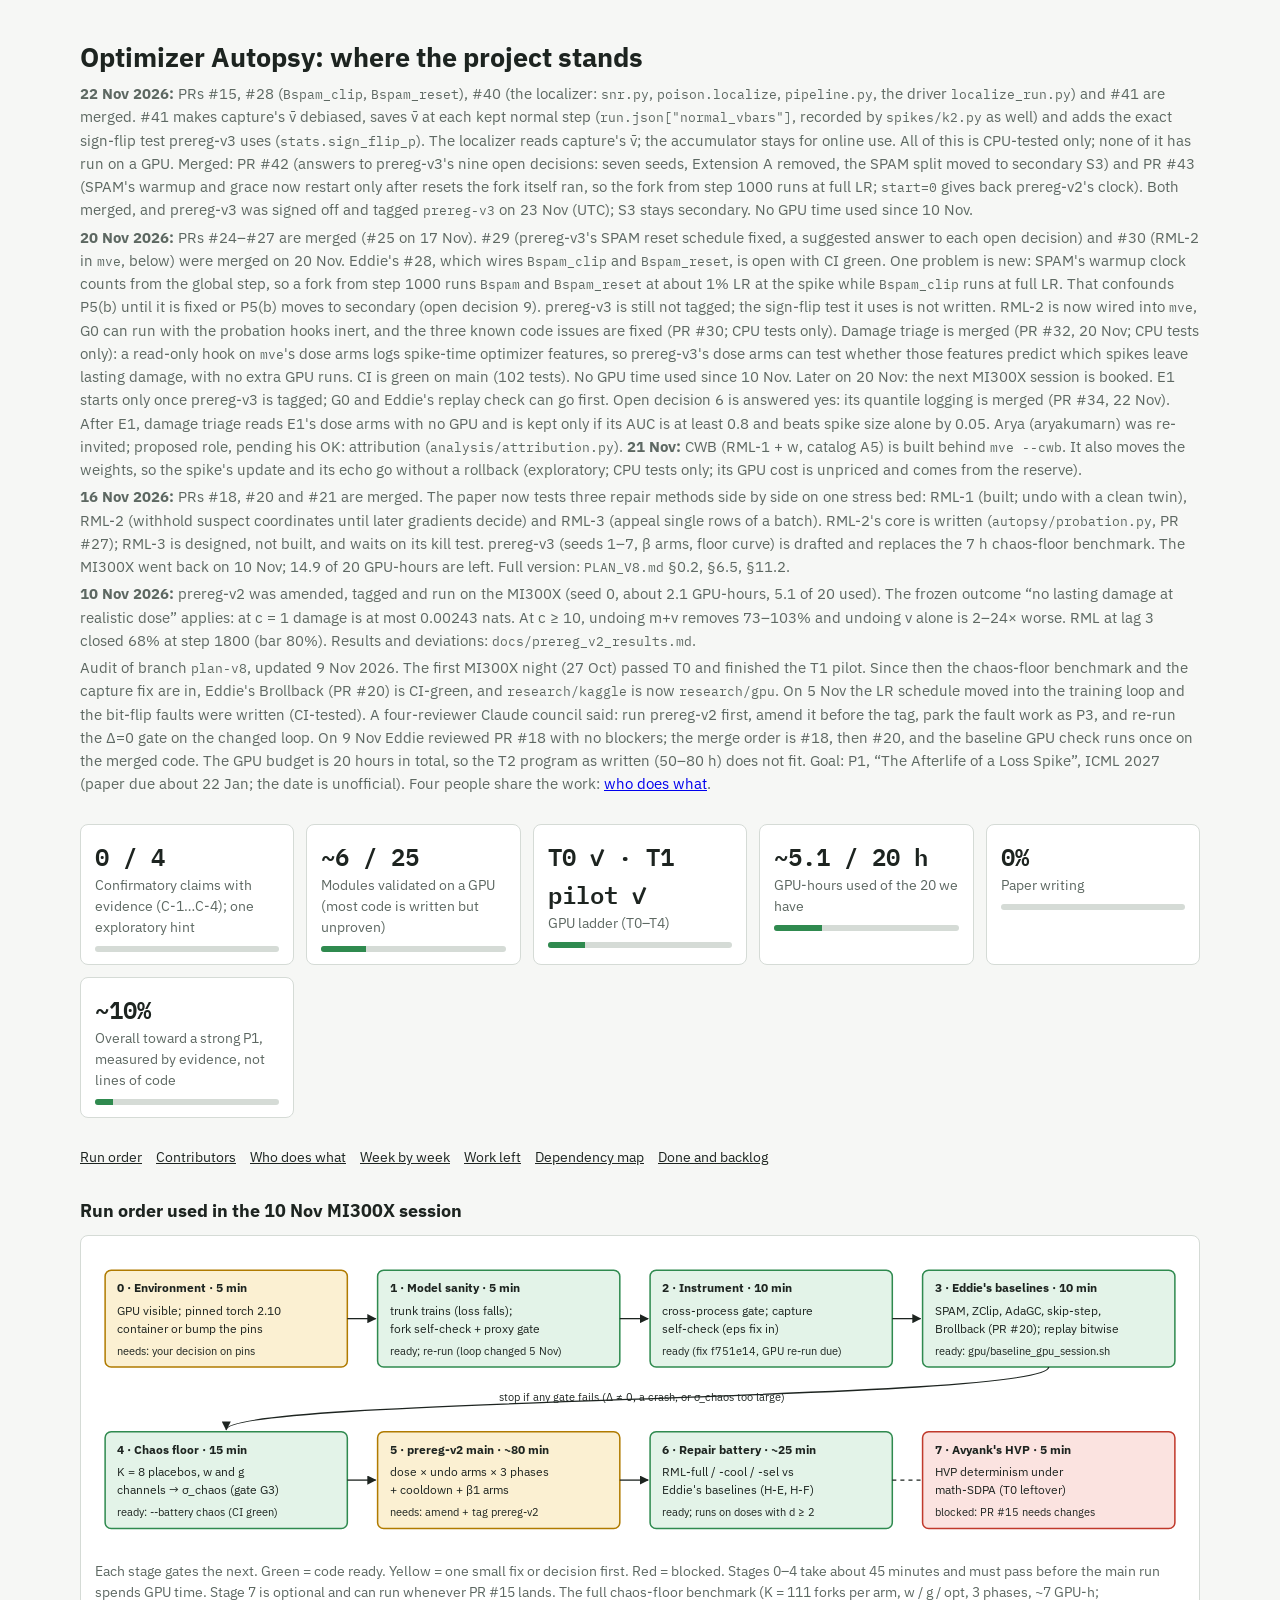
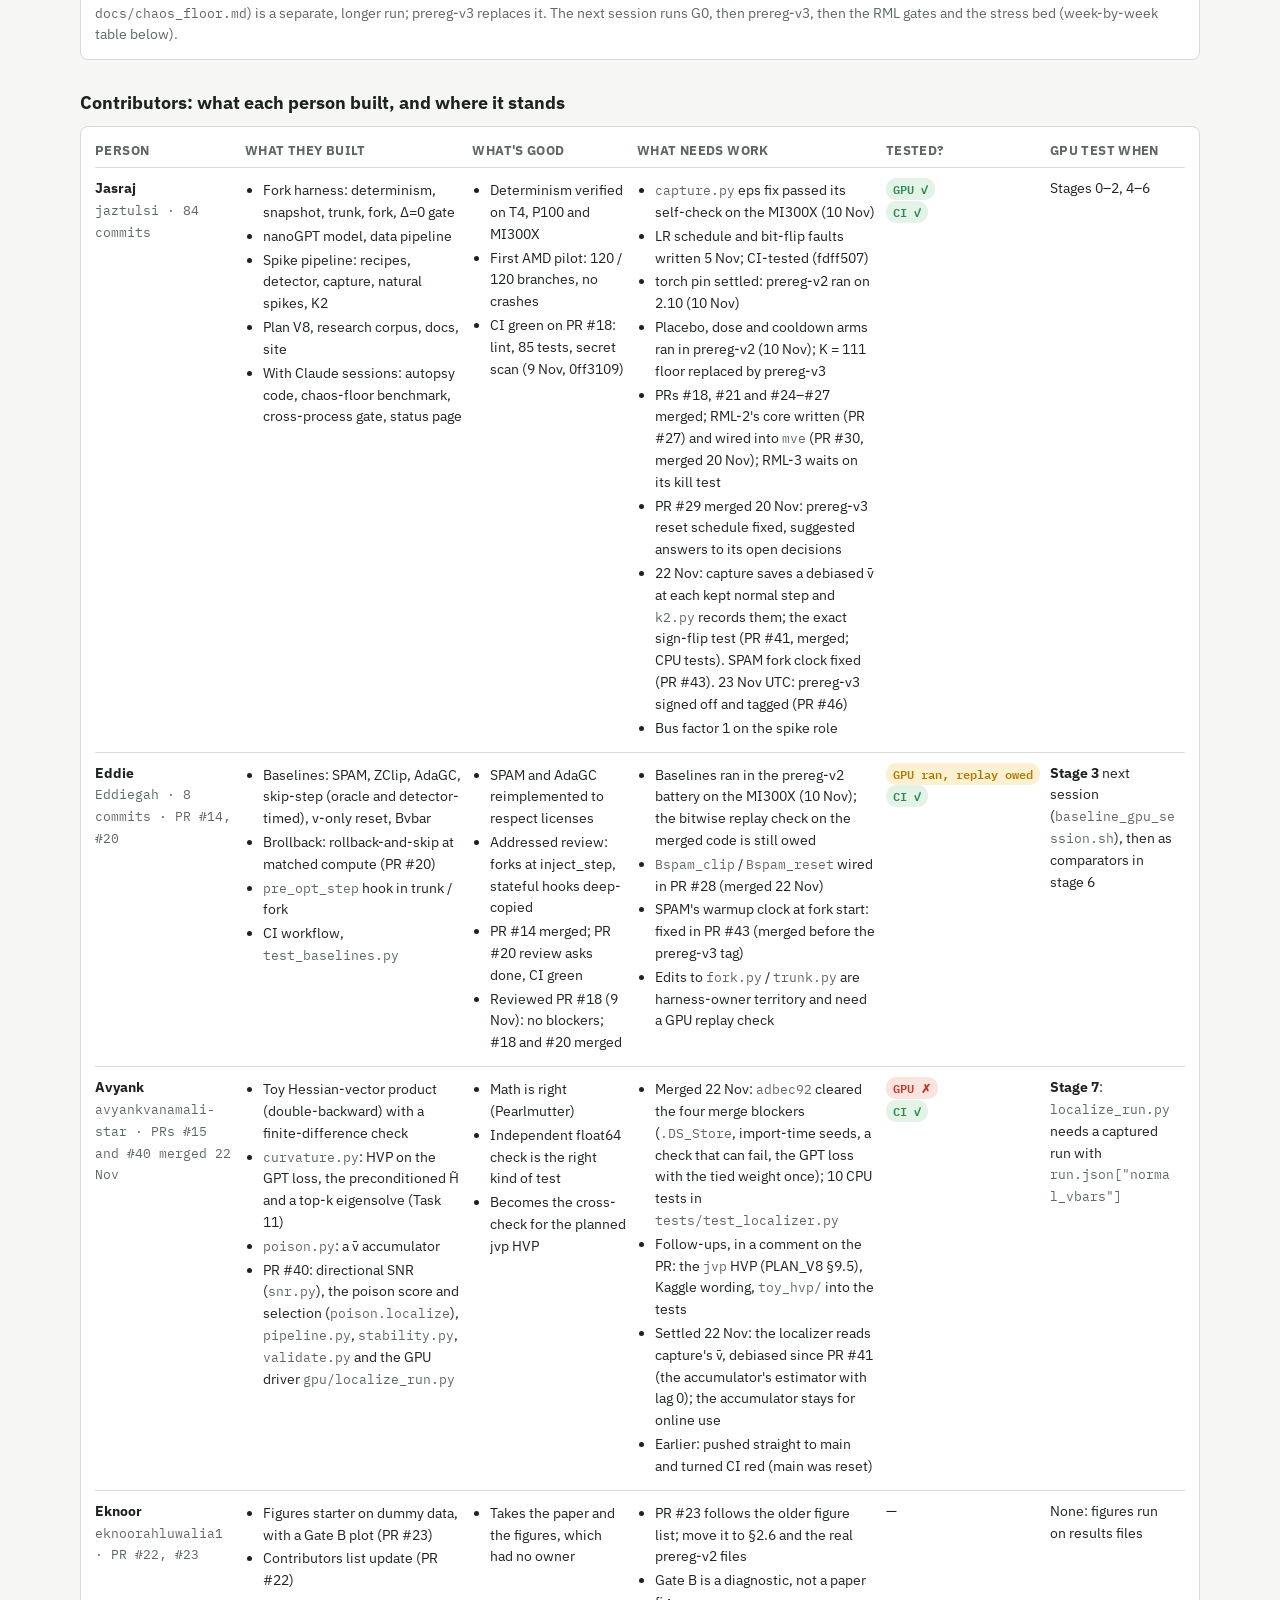
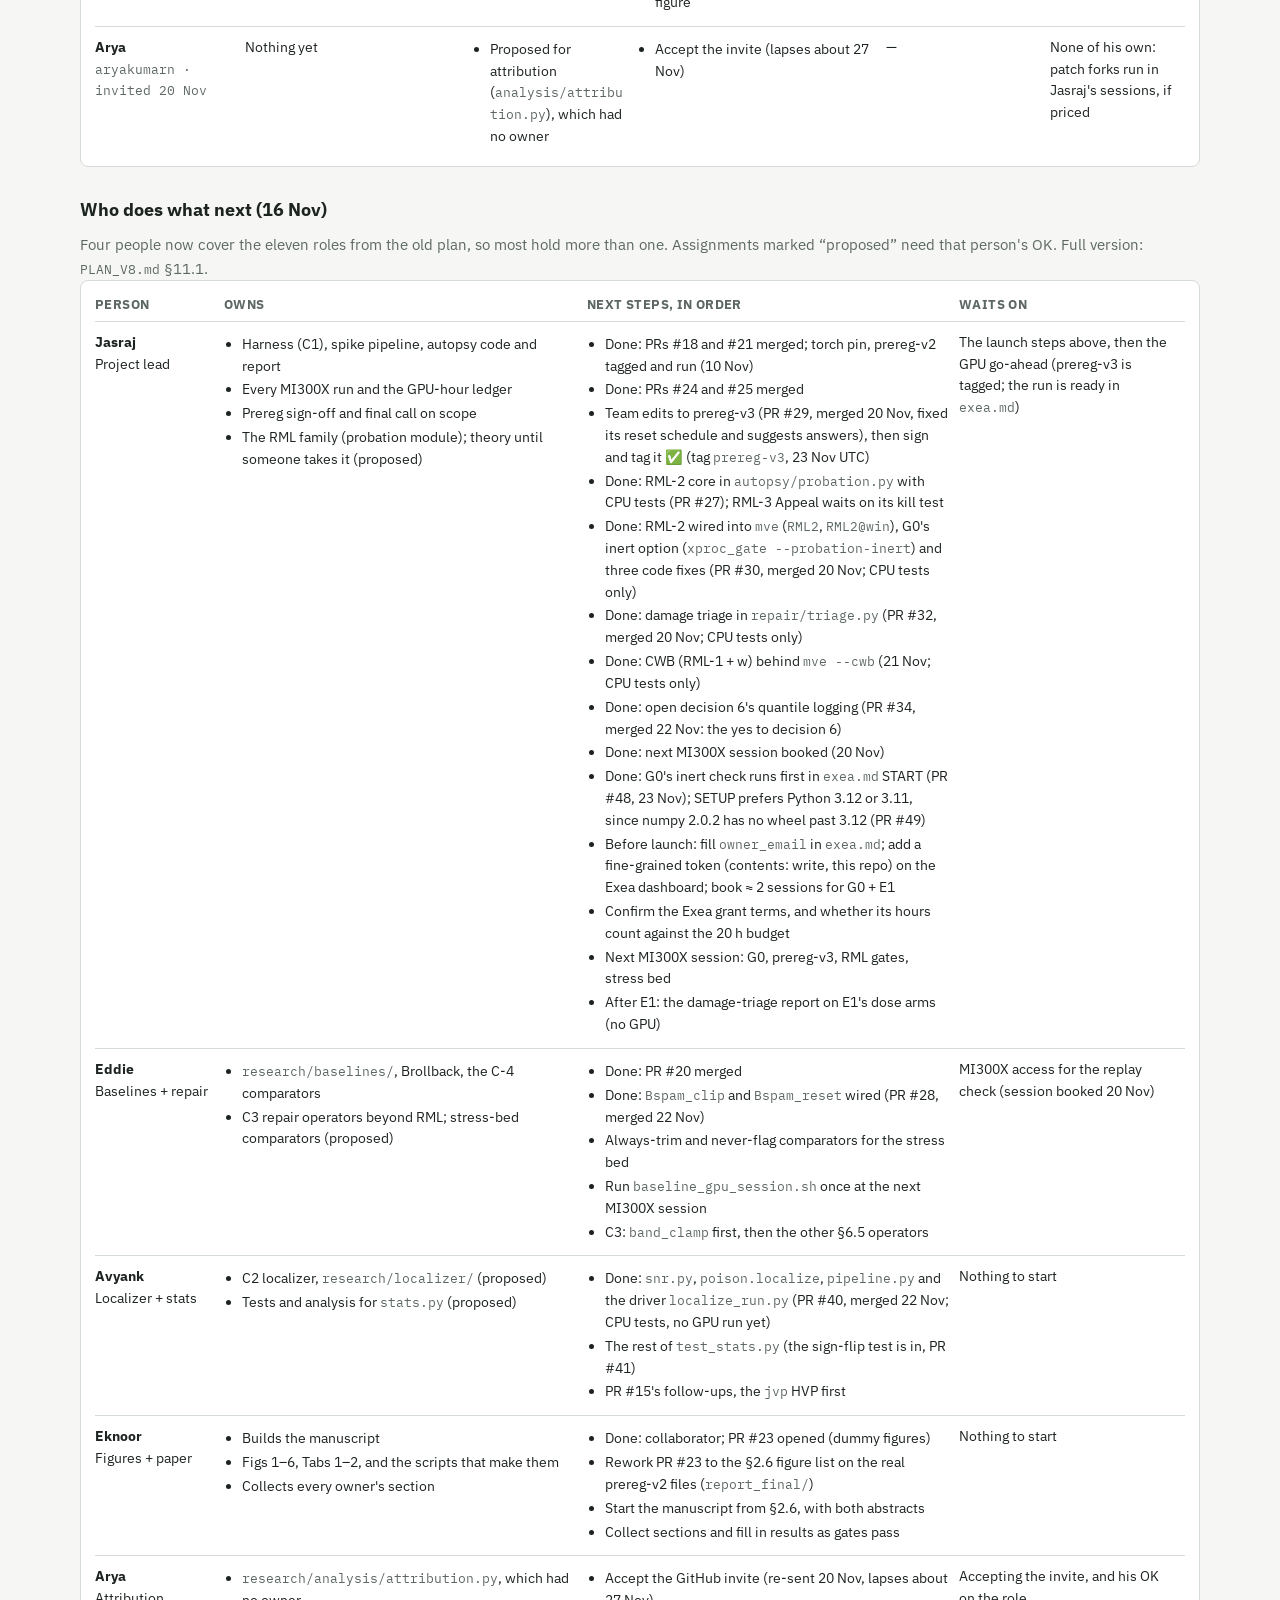
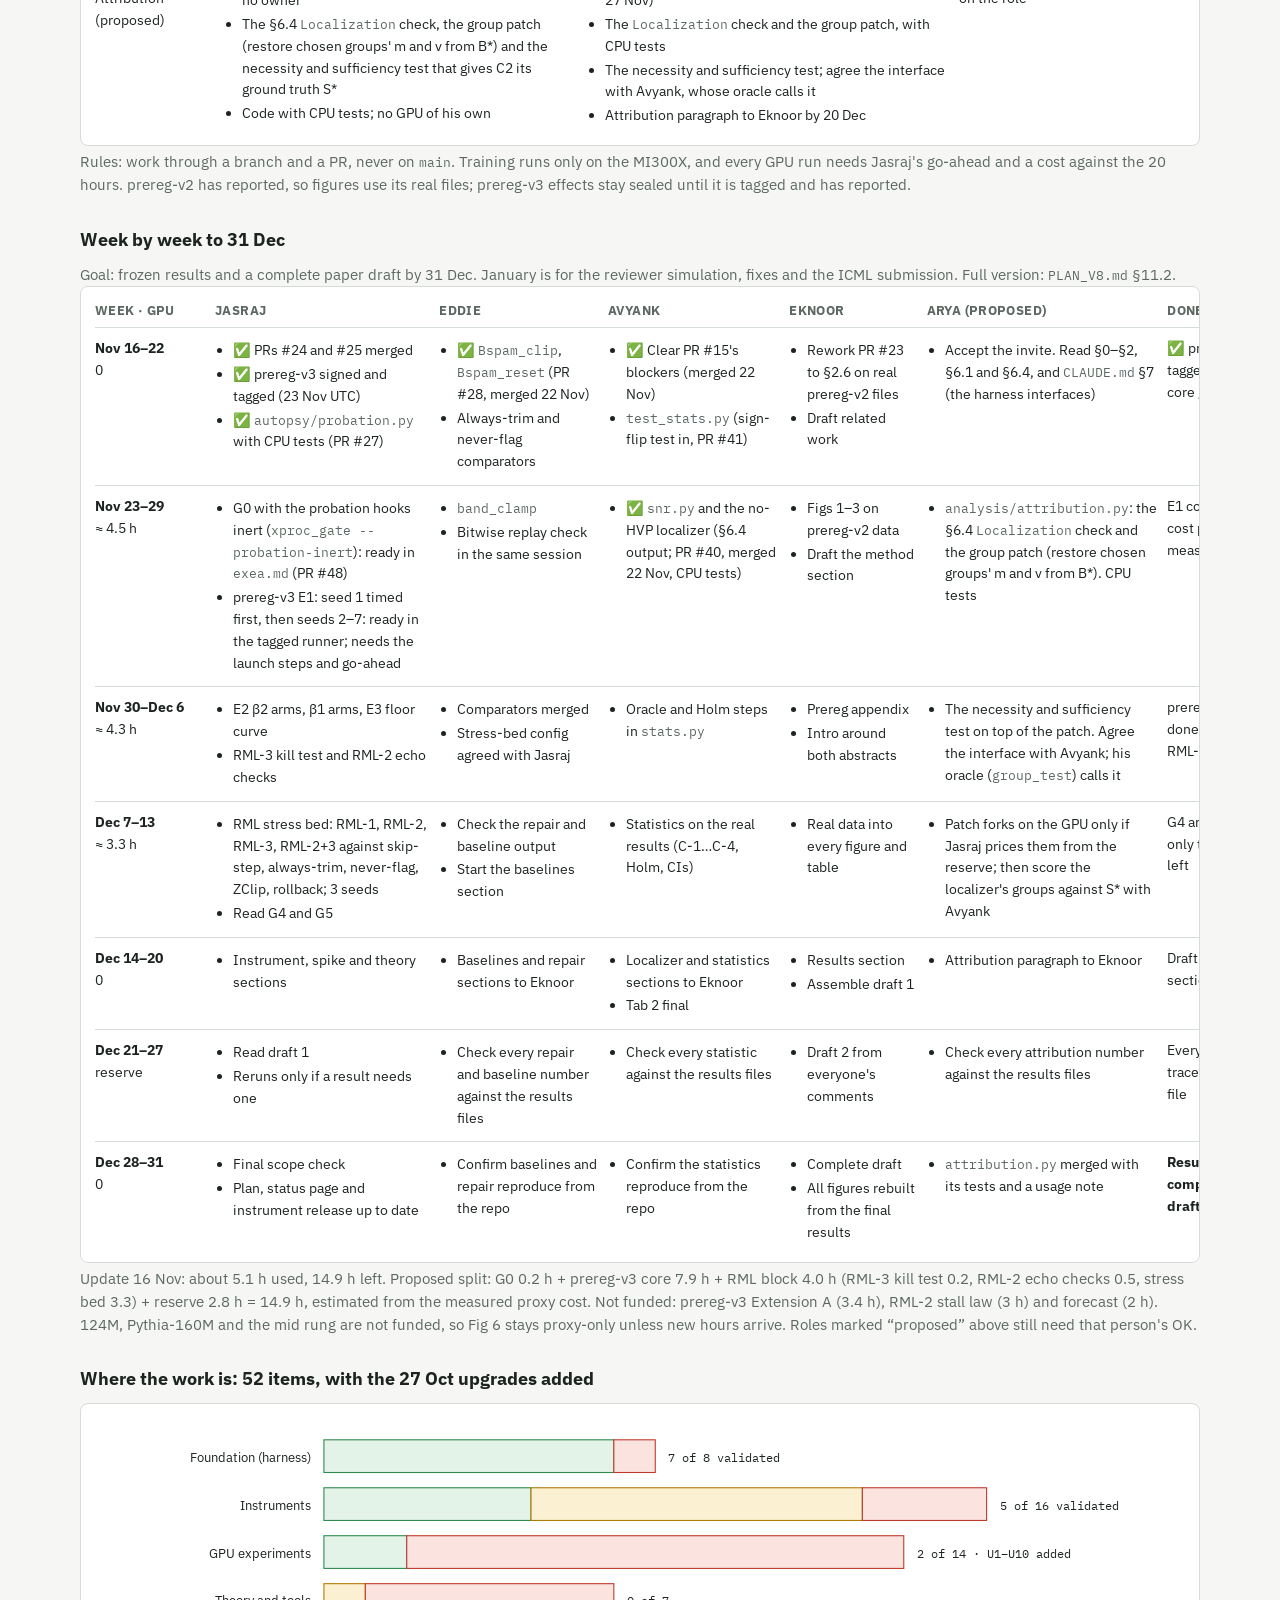
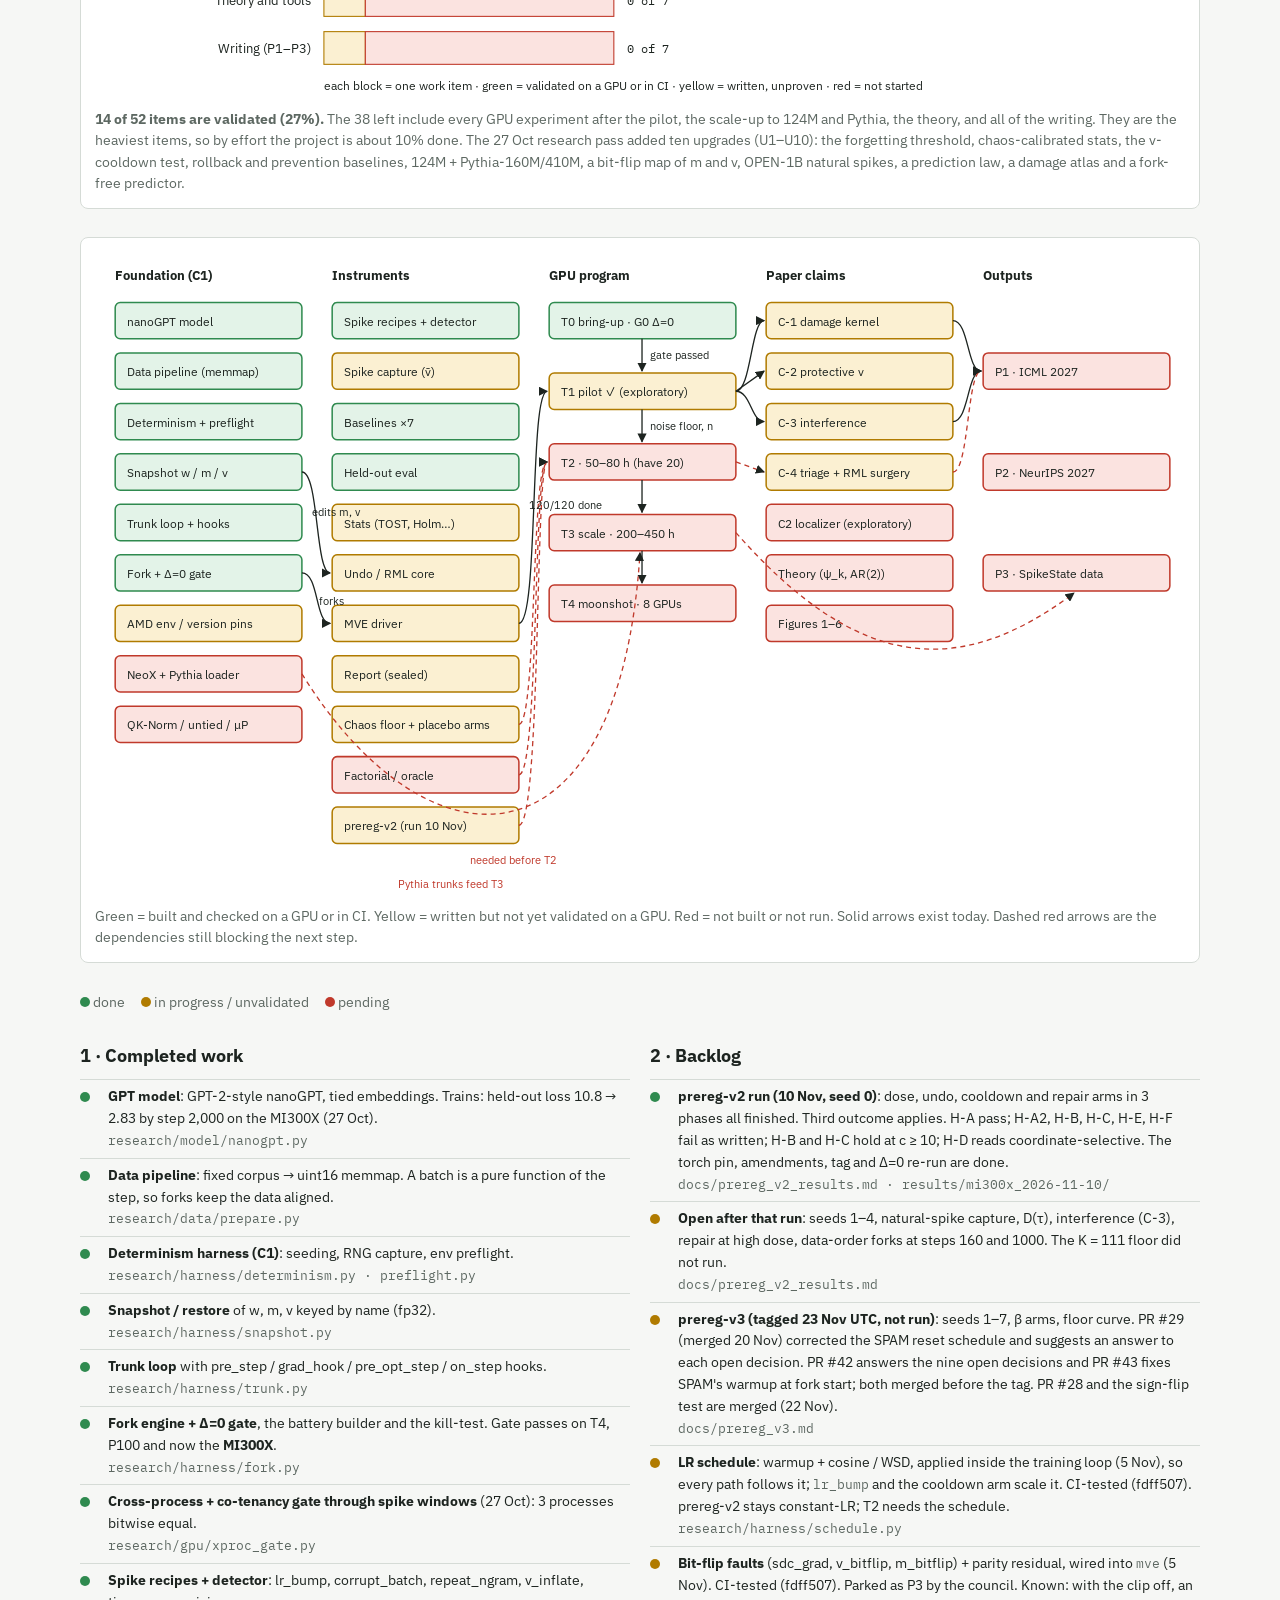
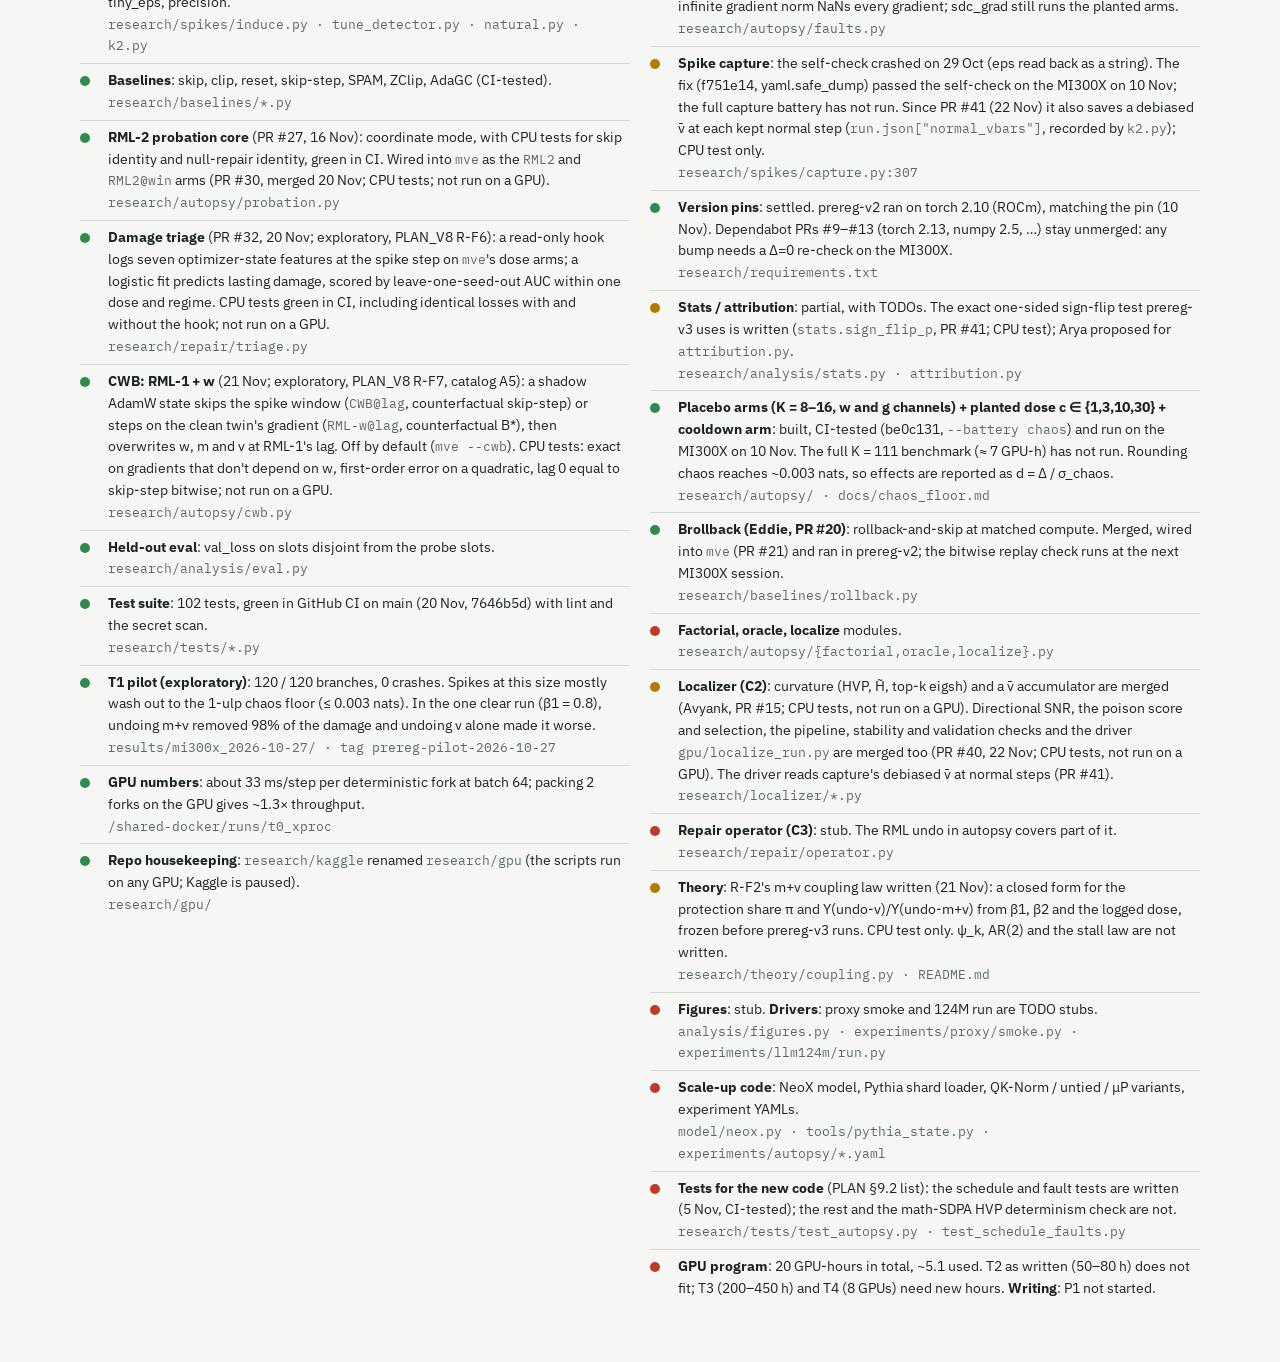
==== commit fef675b0: "exea.md: build the venv on Python 3.12 or 3.11 when the box has one numpy 2.0.2 (pinned) has manylin" ====
--- a/docs/status.html
+++ b/docs/status.html
@@ -155,8 +155,8 @@
 <tr><th>Person</th><th>Owns</th><th>Next steps, in order</th><th>Waits on</th></tr>
 <tr><td><b>Jasraj</b><br>Project lead</td>
 <td><ul class="tight"><li>Harness (C1), spike pipeline, autopsy code and report</li><li>Every MI300X run and the GPU-hour ledger</li><li>Prereg sign-off and final call on scope</li><li>The RML family (probation module); theory until someone takes it (proposed)</li></ul></td>
-<td><ul class="tight"><li>Done: PRs #18 and #21 merged; torch pin, prereg-v2 tagged and run (10 Nov)</li><li>Done: PRs #24 and #25 merged</li><li>Team edits to prereg-v3 (PR #29, merged 20 Nov, fixed its reset schedule and suggests answers), then sign and tag it ✅ (tag <code>prereg-v3</code>, 23 Nov UTC)</li><li>Done: RML-2 core in <code>autopsy/probation.py</code> with CPU tests (PR #27); RML-3 Appeal waits on its kill test</li><li>Done: RML-2 wired into <code>mve</code> (<code>RML2</code>, <code>RML2@win</code>), G0's inert option (<code>xproc_gate --probation-inert</code>) and three code fixes (PR #30, merged 20 Nov; CPU tests only)</li><li>Done: damage triage in <code>repair/triage.py</code> (PR #32, merged 20 Nov; CPU tests only)</li><li>Done: CWB (RML-1 + w) behind <code>mve --cwb</code> (21 Nov; CPU tests only)</li><li>Done: open decision 6's quantile logging (PR #34, merged 22 Nov: the yes to decision 6)</li><li>Done: next MI300X session booked (20 Nov)</li><li>Confirm the Exea grant terms</li><li>Next MI300X session: G0, prereg-v3, RML gates, stress bed</li><li>After E1: the damage-triage report on E1's dose arms (no GPU)</li></ul></td>
-<td>The session's address and go-ahead (prereg-v3 is tagged)</td></tr>
+<td><ul class="tight"><li>Done: PRs #18 and #21 merged; torch pin, prereg-v2 tagged and run (10 Nov)</li><li>Done: PRs #24 and #25 merged</li><li>Team edits to prereg-v3 (PR #29, merged 20 Nov, fixed its reset schedule and suggests answers), then sign and tag it ✅ (tag <code>prereg-v3</code>, 23 Nov UTC)</li><li>Done: RML-2 core in <code>autopsy/probation.py</code> with CPU tests (PR #27); RML-3 Appeal waits on its kill test</li><li>Done: RML-2 wired into <code>mve</code> (<code>RML2</code>, <code>RML2@win</code>), G0's inert option (<code>xproc_gate --probation-inert</code>) and three code fixes (PR #30, merged 20 Nov; CPU tests only)</li><li>Done: damage triage in <code>repair/triage.py</code> (PR #32, merged 20 Nov; CPU tests only)</li><li>Done: CWB (RML-1 + w) behind <code>mve --cwb</code> (21 Nov; CPU tests only)</li><li>Done: open decision 6's quantile logging (PR #34, merged 22 Nov: the yes to decision 6)</li><li>Done: next MI300X session booked (20 Nov)</li><li>Done: G0's inert check runs first in <code>exea.md</code> START (PR #48, 23 Nov); SETUP prefers Python 3.12 or 3.11, since numpy 2.0.2 has no wheel past 3.12 (PR #49)</li><li>Before launch: fill <code>owner_email</code> in <code>exea.md</code>; add a fine-grained token (contents: write, this repo) on the Exea dashboard; book ≈ 2 sessions for G0 + E1</li><li>Confirm the Exea grant terms, and whether its hours count against the 20 h budget</li><li>Next MI300X session: G0, prereg-v3, RML gates, stress bed</li><li>After E1: the damage-triage report on E1's dose arms (no GPU)</li></ul></td>
+<td>The launch steps above, then the GPU go-ahead (prereg-v3 is tagged; the run is ready in <code>exea.md</code>)</td></tr>
 <tr><td><b>Eddie</b><br>Baselines + repair</td>
 <td><ul class="tight"><li><code>research/baselines/</code>, Brollback, the C-4 comparators</li><li>C3 repair operators beyond RML; stress-bed comparators (proposed)</li></ul></td>
 <td><ul class="tight"><li>Done: PR #20 merged</li><li>Done: <code>Bspam_clip</code> and <code>Bspam_reset</code> wired (PR #28, merged 22 Nov)</li><li>Always-trim and never-flag comparators for the stress bed</li><li>Run <code>baseline_gpu_session.sh</code> once at the next MI300X session</li><li>C3: <code>band_clamp</code> first, then the other §6.5 operators</li></ul></td>
@@ -192,7 +192,7 @@
 <td><ul class="tight"><li>Accept the invite. Read §0–§2, §6.1 and §6.4, and <code>CLAUDE.md</code> §7 (the harness interfaces)</li></ul></td>
 <td>✅ prereg-v3 tagged; probation core green in CI</td></tr>
 <tr><td><b>Nov 23–29</b><br>≈ 4.5 h</td>
-<td><ul class="tight"><li>G0 with the probation hooks inert (<code>xproc_gate --probation-inert</code>)</li><li>prereg-v3 E1: seed 1 timed first, then seeds 2–7</li></ul></td>
+<td><ul class="tight"><li>G0 with the probation hooks inert (<code>xproc_gate --probation-inert</code>): ready in <code>exea.md</code> (PR #48)</li><li>prereg-v3 E1: seed 1 timed first, then seeds 2–7: ready in the tagged runner; needs the launch steps and go-ahead</li></ul></td>
 <td><ul class="tight"><li><code>band_clamp</code></li><li>Bitwise replay check in the same session</li></ul></td>
 <td><ul class="tight"><li>✅ <code>snr.py</code> and the no-HVP localizer (§6.4 output; PR #40, merged 22 Nov, CPU tests)</li></ul></td>
 <td><ul class="tight"><li>Figs 1–3 on prereg-v2 data</li><li>Draft the method section</li></ul></td>
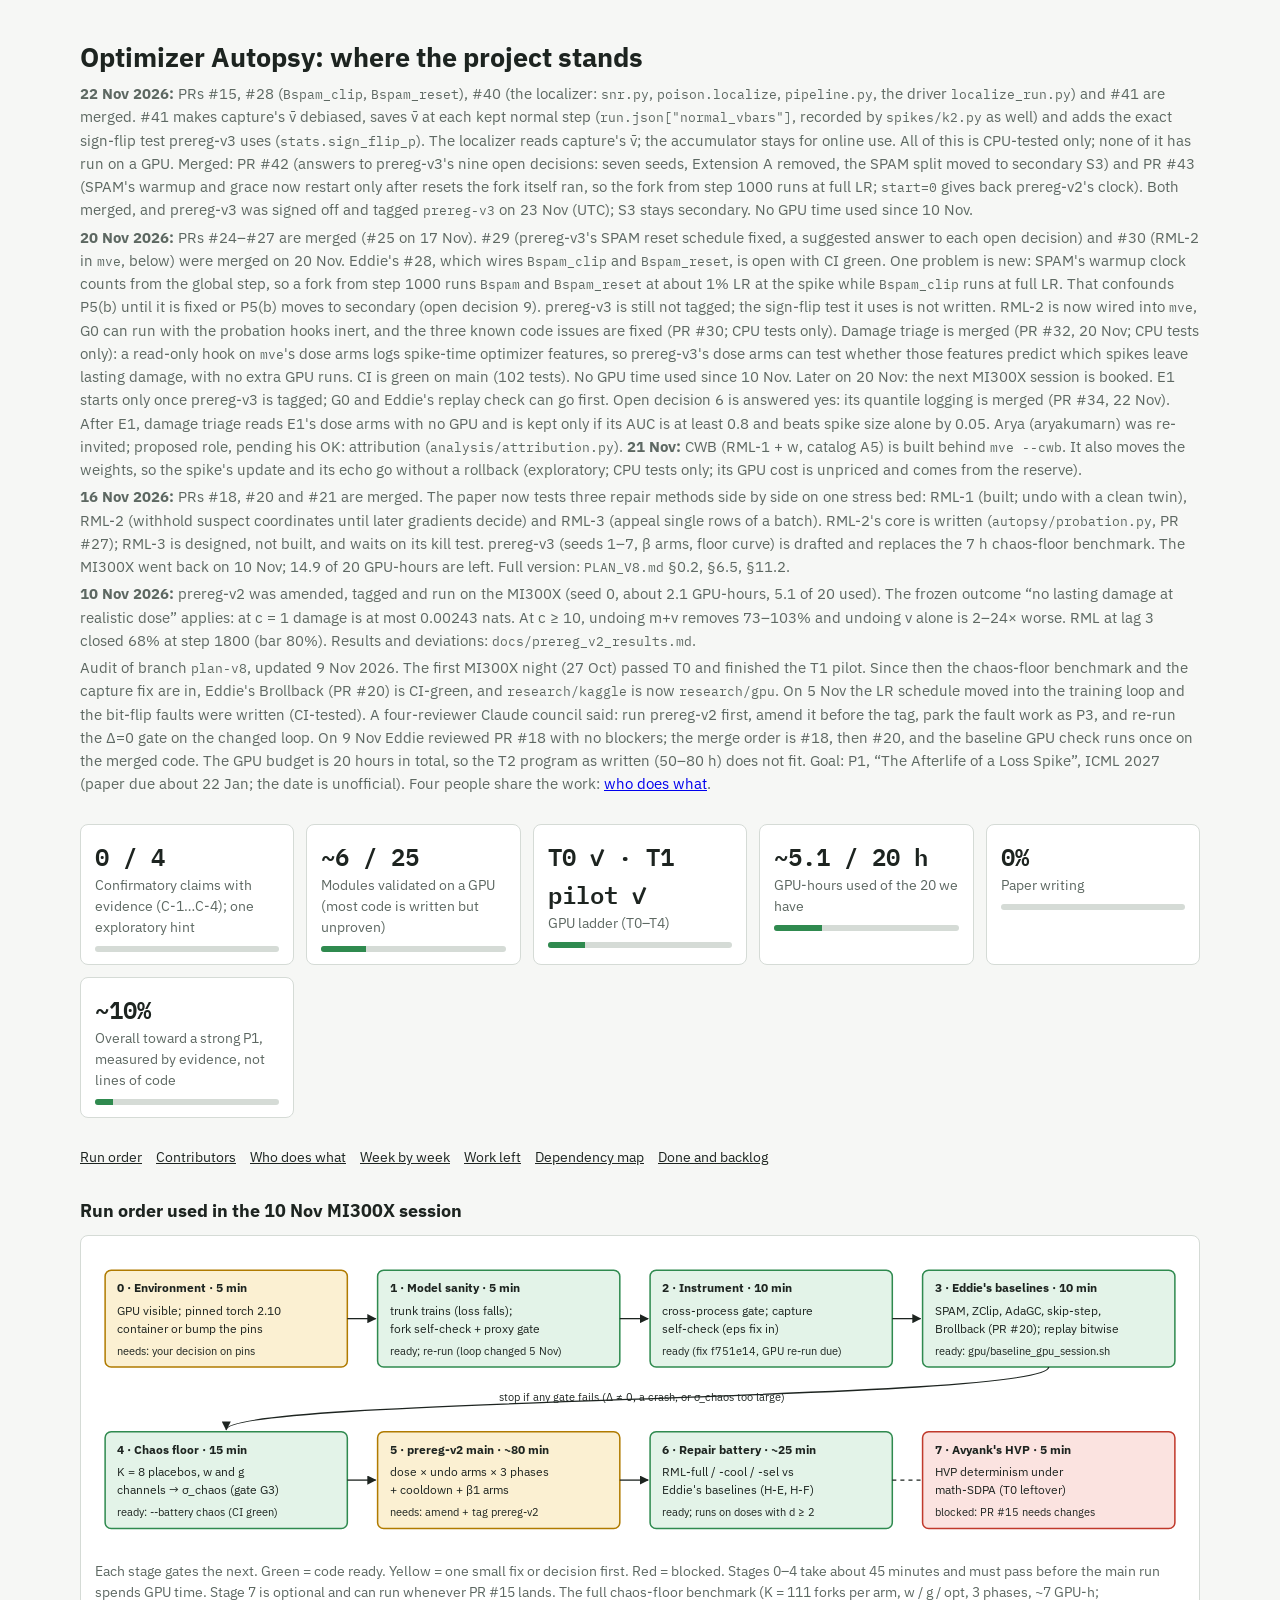
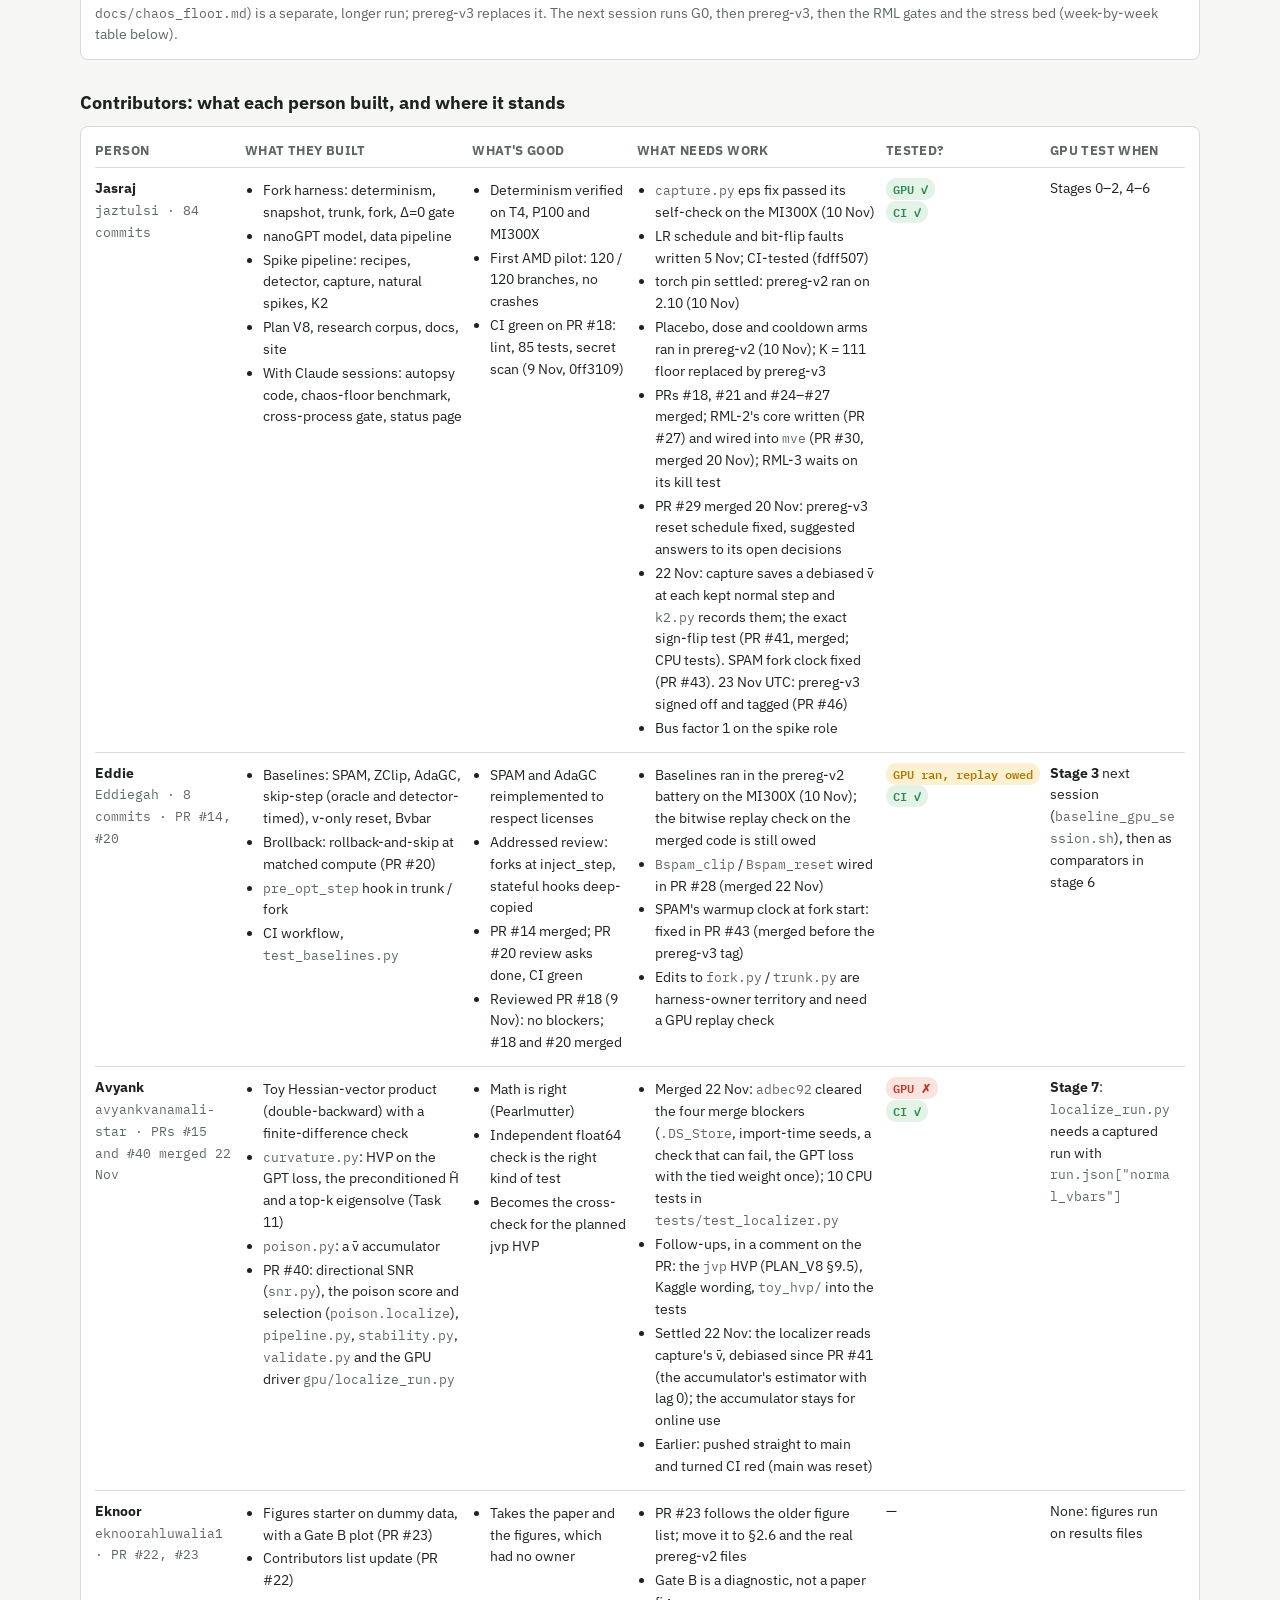
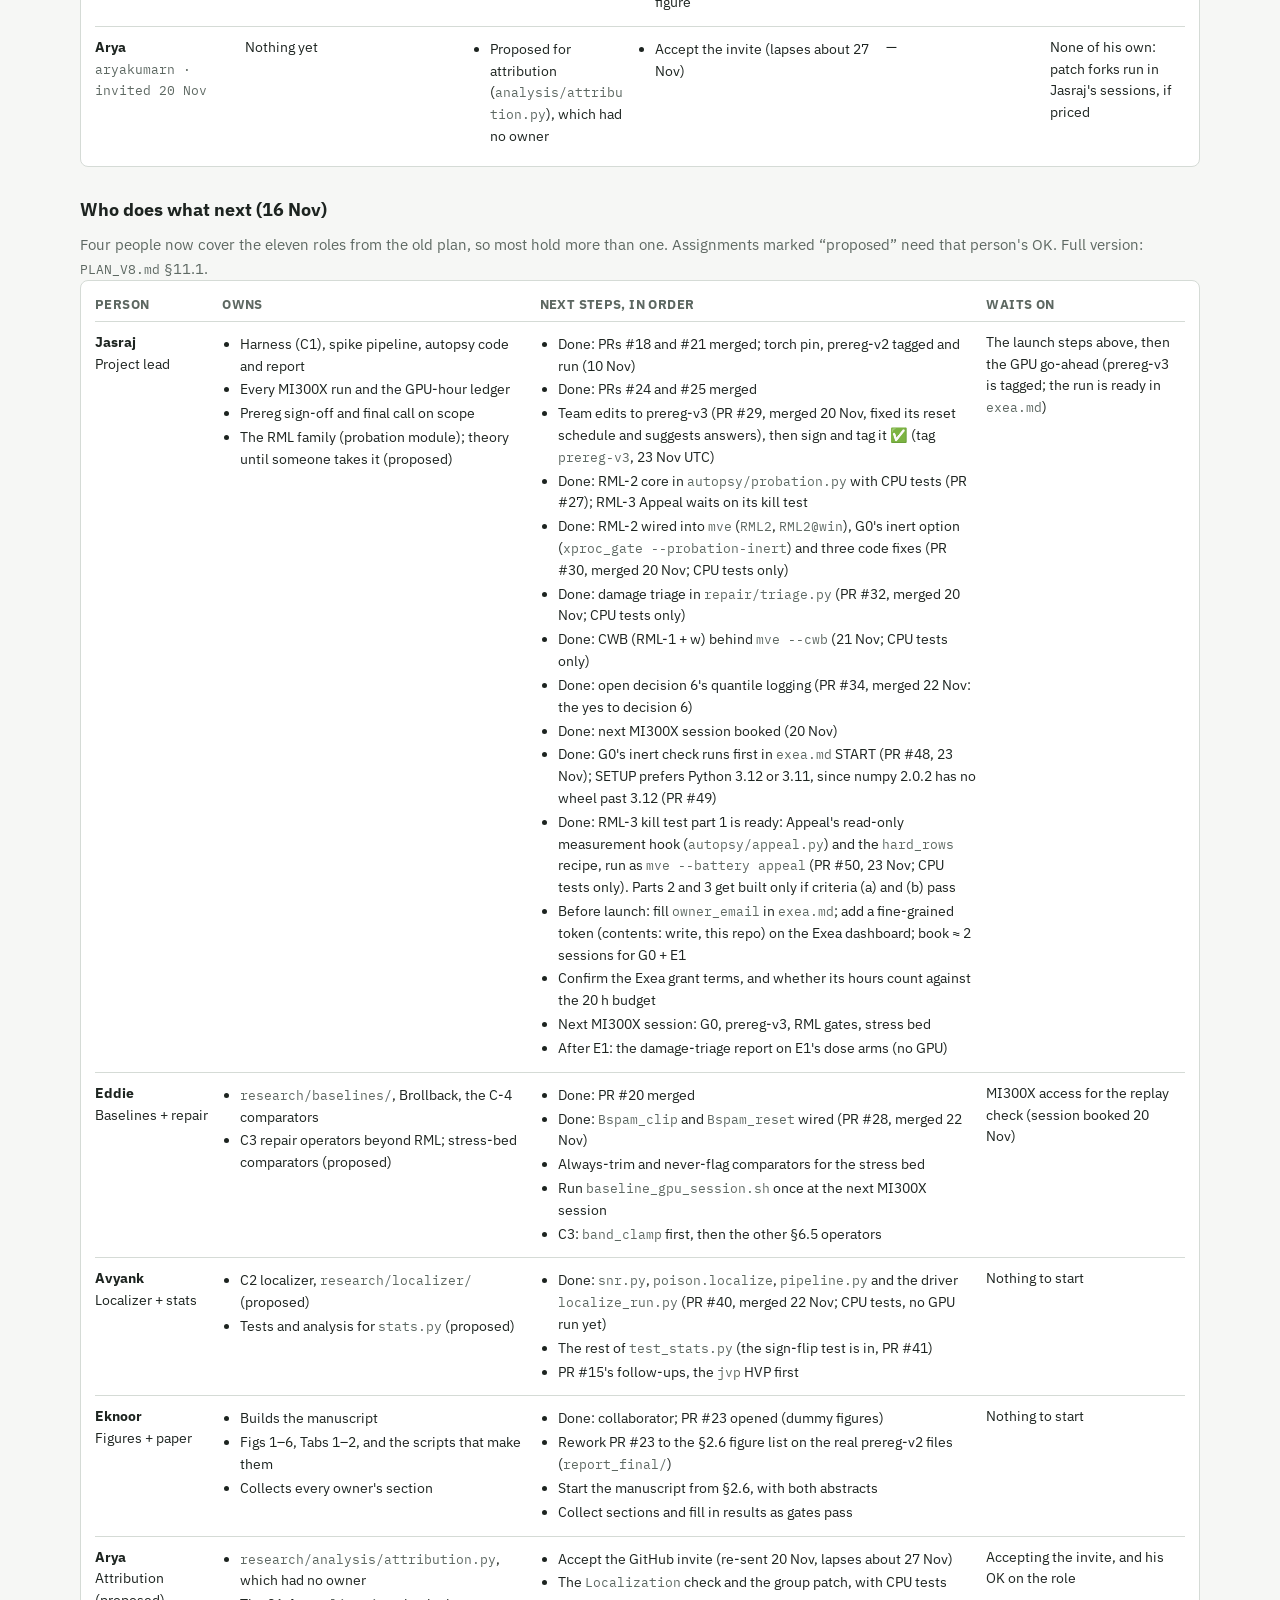
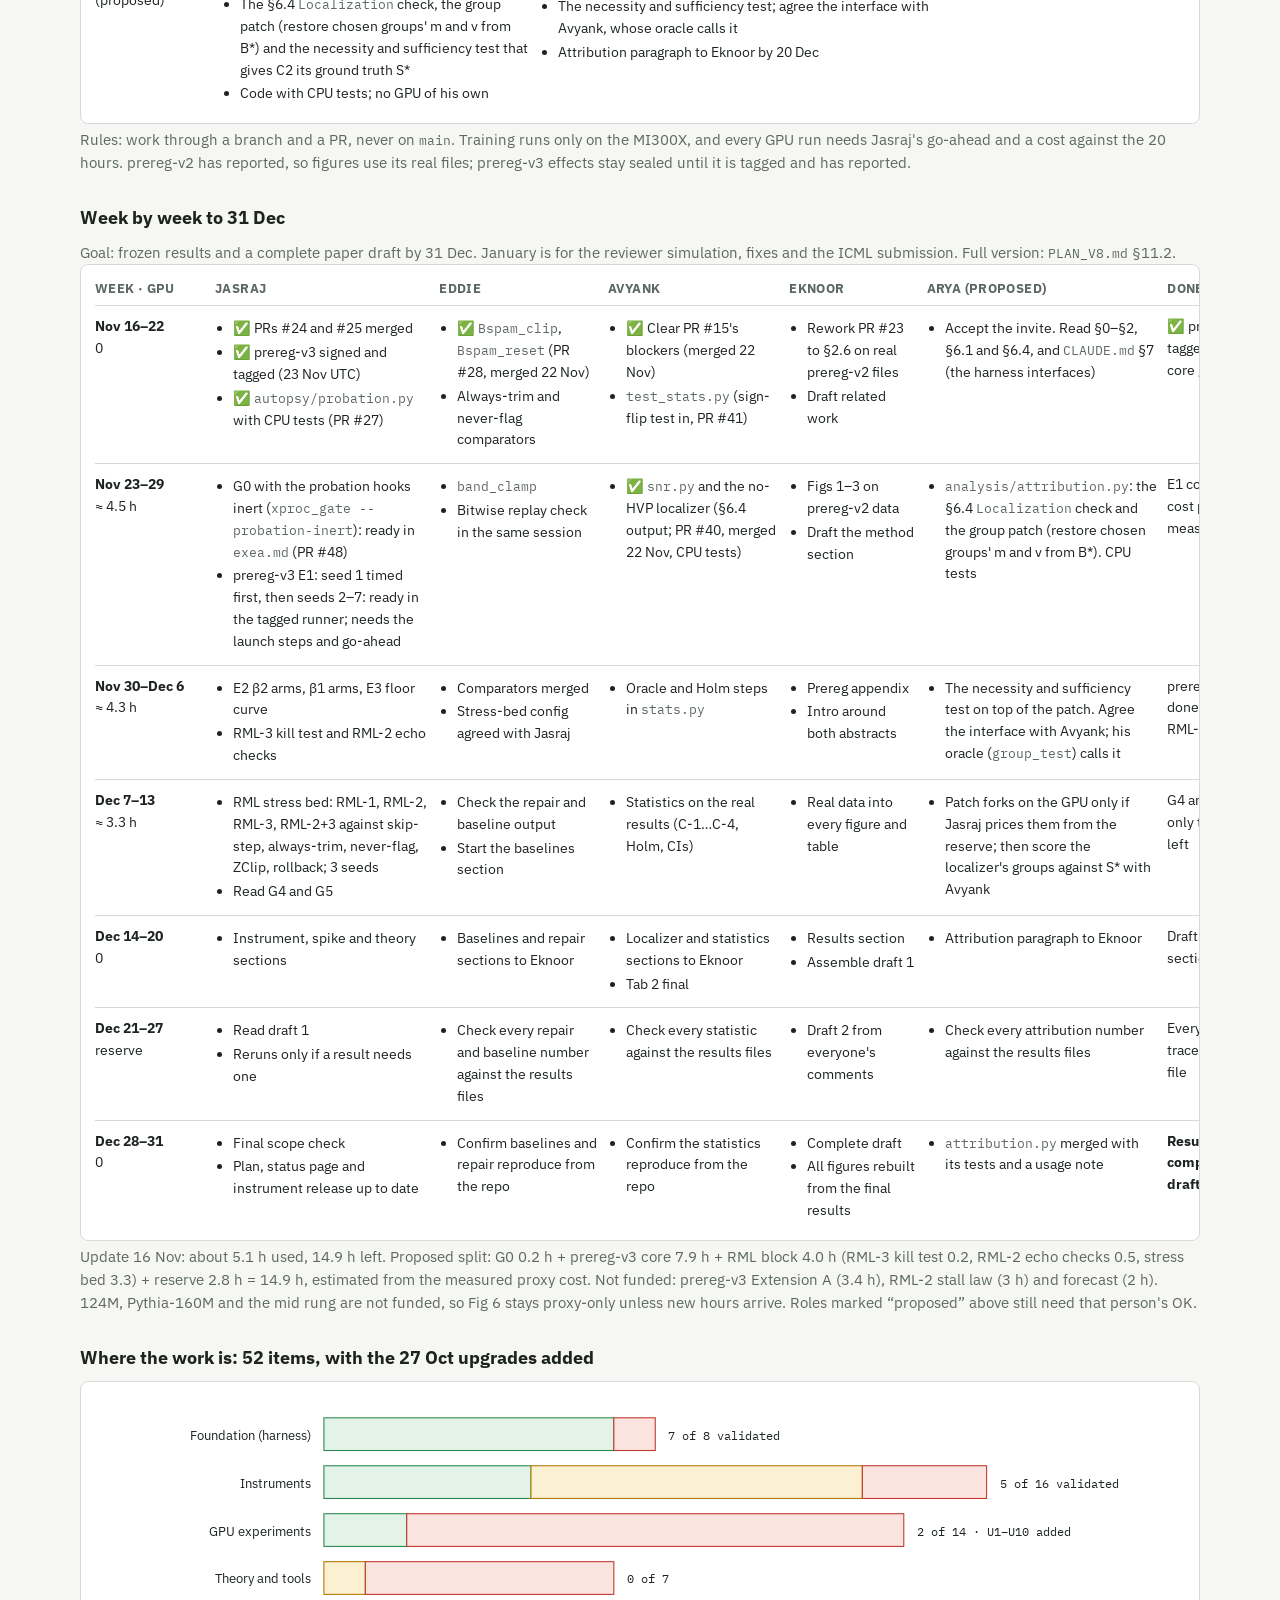
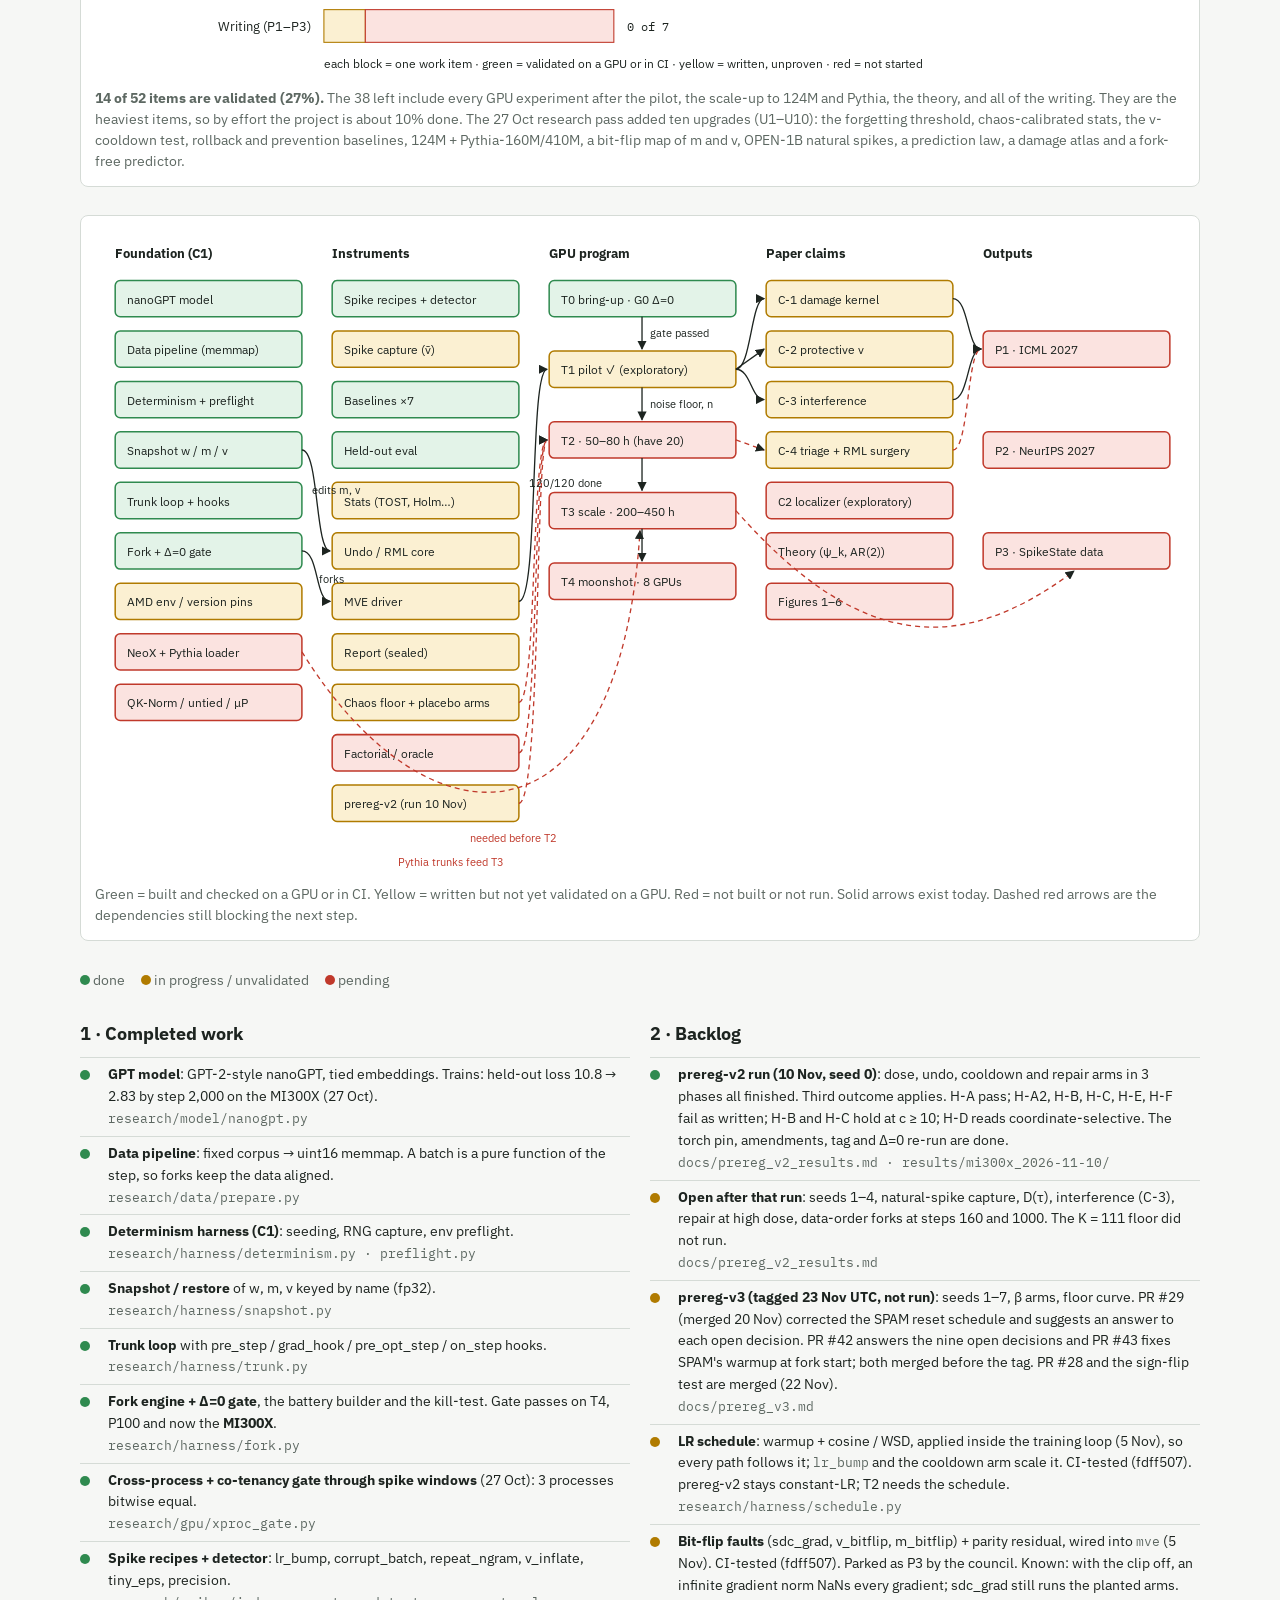
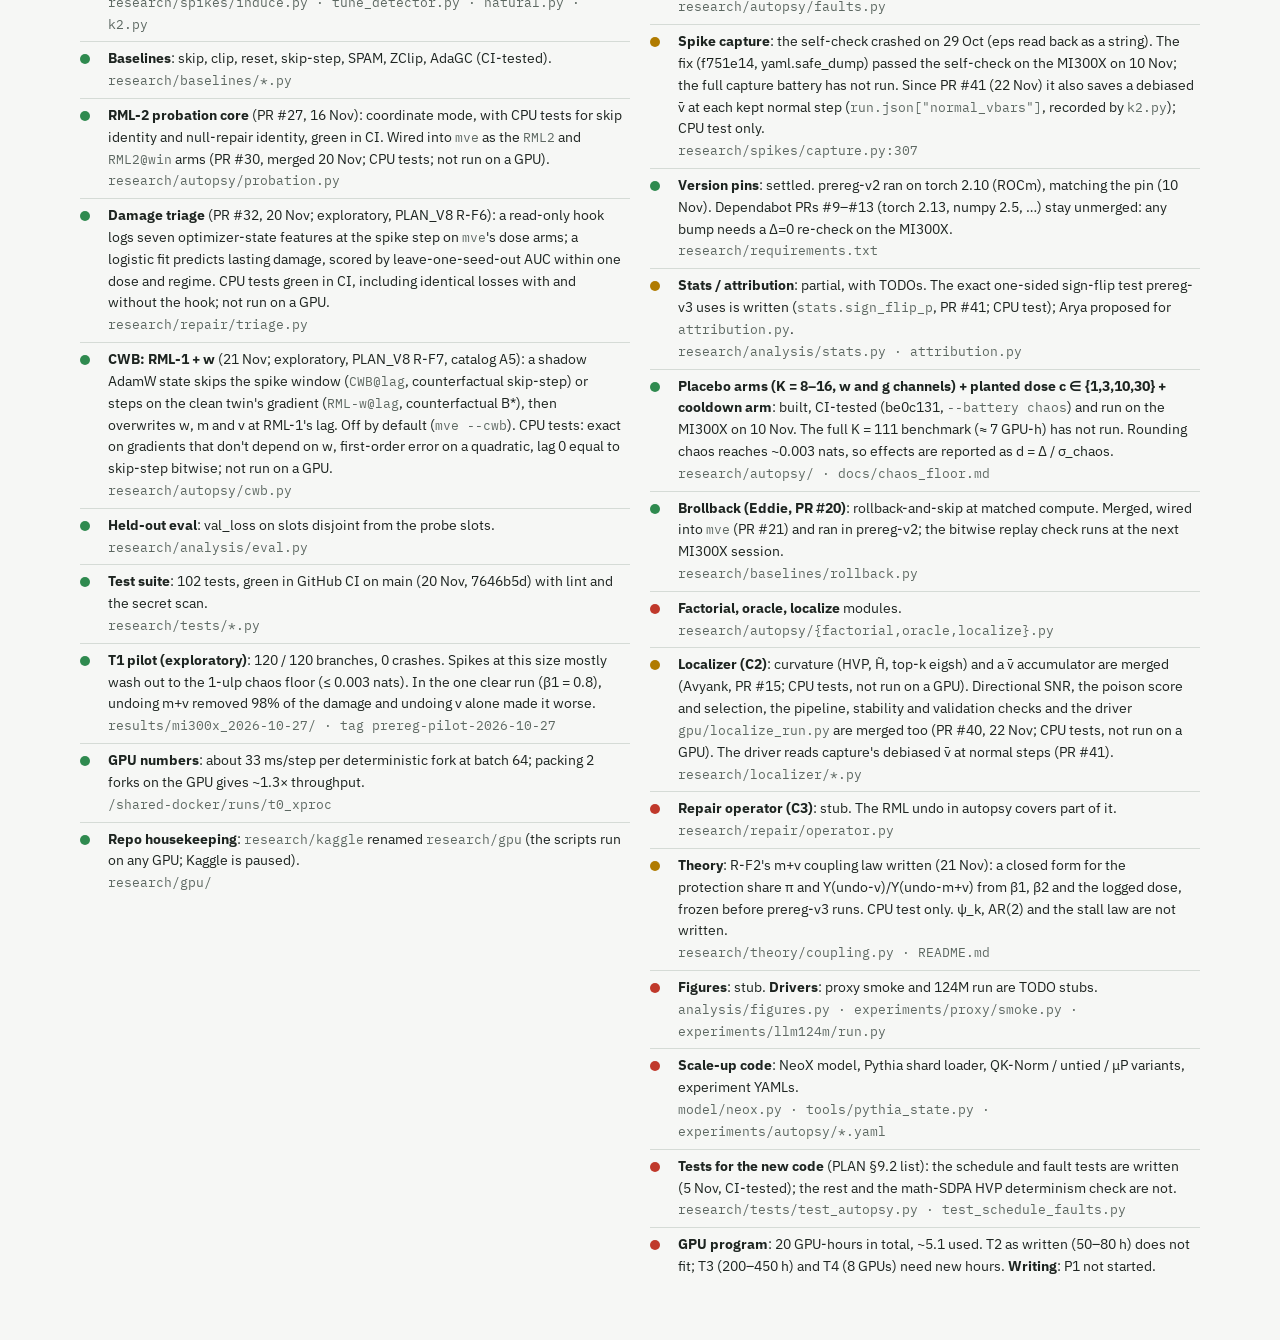
==== commit 45426820: "RML-3 kill test, part 1: Appeal's measurement hook and the hard_rows recipe autopsy/appeal.py is App" ====
--- a/docs/status.html
+++ b/docs/status.html
@@ -155,7 +155,7 @@
 <tr><th>Person</th><th>Owns</th><th>Next steps, in order</th><th>Waits on</th></tr>
 <tr><td><b>Jasraj</b><br>Project lead</td>
 <td><ul class="tight"><li>Harness (C1), spike pipeline, autopsy code and report</li><li>Every MI300X run and the GPU-hour ledger</li><li>Prereg sign-off and final call on scope</li><li>The RML family (probation module); theory until someone takes it (proposed)</li></ul></td>
-<td><ul class="tight"><li>Done: PRs #18 and #21 merged; torch pin, prereg-v2 tagged and run (10 Nov)</li><li>Done: PRs #24 and #25 merged</li><li>Team edits to prereg-v3 (PR #29, merged 20 Nov, fixed its reset schedule and suggests answers), then sign and tag it ✅ (tag <code>prereg-v3</code>, 23 Nov UTC)</li><li>Done: RML-2 core in <code>autopsy/probation.py</code> with CPU tests (PR #27); RML-3 Appeal waits on its kill test</li><li>Done: RML-2 wired into <code>mve</code> (<code>RML2</code>, <code>RML2@win</code>), G0's inert option (<code>xproc_gate --probation-inert</code>) and three code fixes (PR #30, merged 20 Nov; CPU tests only)</li><li>Done: damage triage in <code>repair/triage.py</code> (PR #32, merged 20 Nov; CPU tests only)</li><li>Done: CWB (RML-1 + w) behind <code>mve --cwb</code> (21 Nov; CPU tests only)</li><li>Done: open decision 6's quantile logging (PR #34, merged 22 Nov: the yes to decision 6)</li><li>Done: next MI300X session booked (20 Nov)</li><li>Done: G0's inert check runs first in <code>exea.md</code> START (PR #48, 23 Nov); SETUP prefers Python 3.12 or 3.11, since numpy 2.0.2 has no wheel past 3.12 (PR #49)</li><li>Before launch: fill <code>owner_email</code> in <code>exea.md</code>; add a fine-grained token (contents: write, this repo) on the Exea dashboard; book ≈ 2 sessions for G0 + E1</li><li>Confirm the Exea grant terms, and whether its hours count against the 20 h budget</li><li>Next MI300X session: G0, prereg-v3, RML gates, stress bed</li><li>After E1: the damage-triage report on E1's dose arms (no GPU)</li></ul></td>
+<td><ul class="tight"><li>Done: PRs #18 and #21 merged; torch pin, prereg-v2 tagged and run (10 Nov)</li><li>Done: PRs #24 and #25 merged</li><li>Team edits to prereg-v3 (PR #29, merged 20 Nov, fixed its reset schedule and suggests answers), then sign and tag it ✅ (tag <code>prereg-v3</code>, 23 Nov UTC)</li><li>Done: RML-2 core in <code>autopsy/probation.py</code> with CPU tests (PR #27); RML-3 Appeal waits on its kill test</li><li>Done: RML-2 wired into <code>mve</code> (<code>RML2</code>, <code>RML2@win</code>), G0's inert option (<code>xproc_gate --probation-inert</code>) and three code fixes (PR #30, merged 20 Nov; CPU tests only)</li><li>Done: damage triage in <code>repair/triage.py</code> (PR #32, merged 20 Nov; CPU tests only)</li><li>Done: CWB (RML-1 + w) behind <code>mve --cwb</code> (21 Nov; CPU tests only)</li><li>Done: open decision 6's quantile logging (PR #34, merged 22 Nov: the yes to decision 6)</li><li>Done: next MI300X session booked (20 Nov)</li><li>Done: G0's inert check runs first in <code>exea.md</code> START (PR #48, 23 Nov); SETUP prefers Python 3.12 or 3.11, since numpy 2.0.2 has no wheel past 3.12 (PR #49)</li><li>Done: RML-3 kill test part 1 is ready: Appeal's read-only measurement hook (<code>autopsy/appeal.py</code>) and the <code>hard_rows</code> recipe, run as <code>mve --battery appeal</code> (PR #50, 23 Nov; CPU tests only). Parts 2 and 3 get built only if criteria (a) and (b) pass</li><li>Before launch: fill <code>owner_email</code> in <code>exea.md</code>; add a fine-grained token (contents: write, this repo) on the Exea dashboard; book ≈ 2 sessions for G0 + E1</li><li>Confirm the Exea grant terms, and whether its hours count against the 20 h budget</li><li>Next MI300X session: G0, prereg-v3, RML gates, stress bed</li><li>After E1: the damage-triage report on E1's dose arms (no GPU)</li></ul></td>
 <td>The launch steps above, then the GPU go-ahead (prereg-v3 is tagged; the run is ready in <code>exea.md</code>)</td></tr>
 <tr><td><b>Eddie</b><br>Baselines + repair</td>
 <td><ul class="tight"><li><code>research/baselines/</code>, Brollback, the C-4 comparators</li><li>C3 repair operators beyond RML; stress-bed comparators (proposed)</li></ul></td>
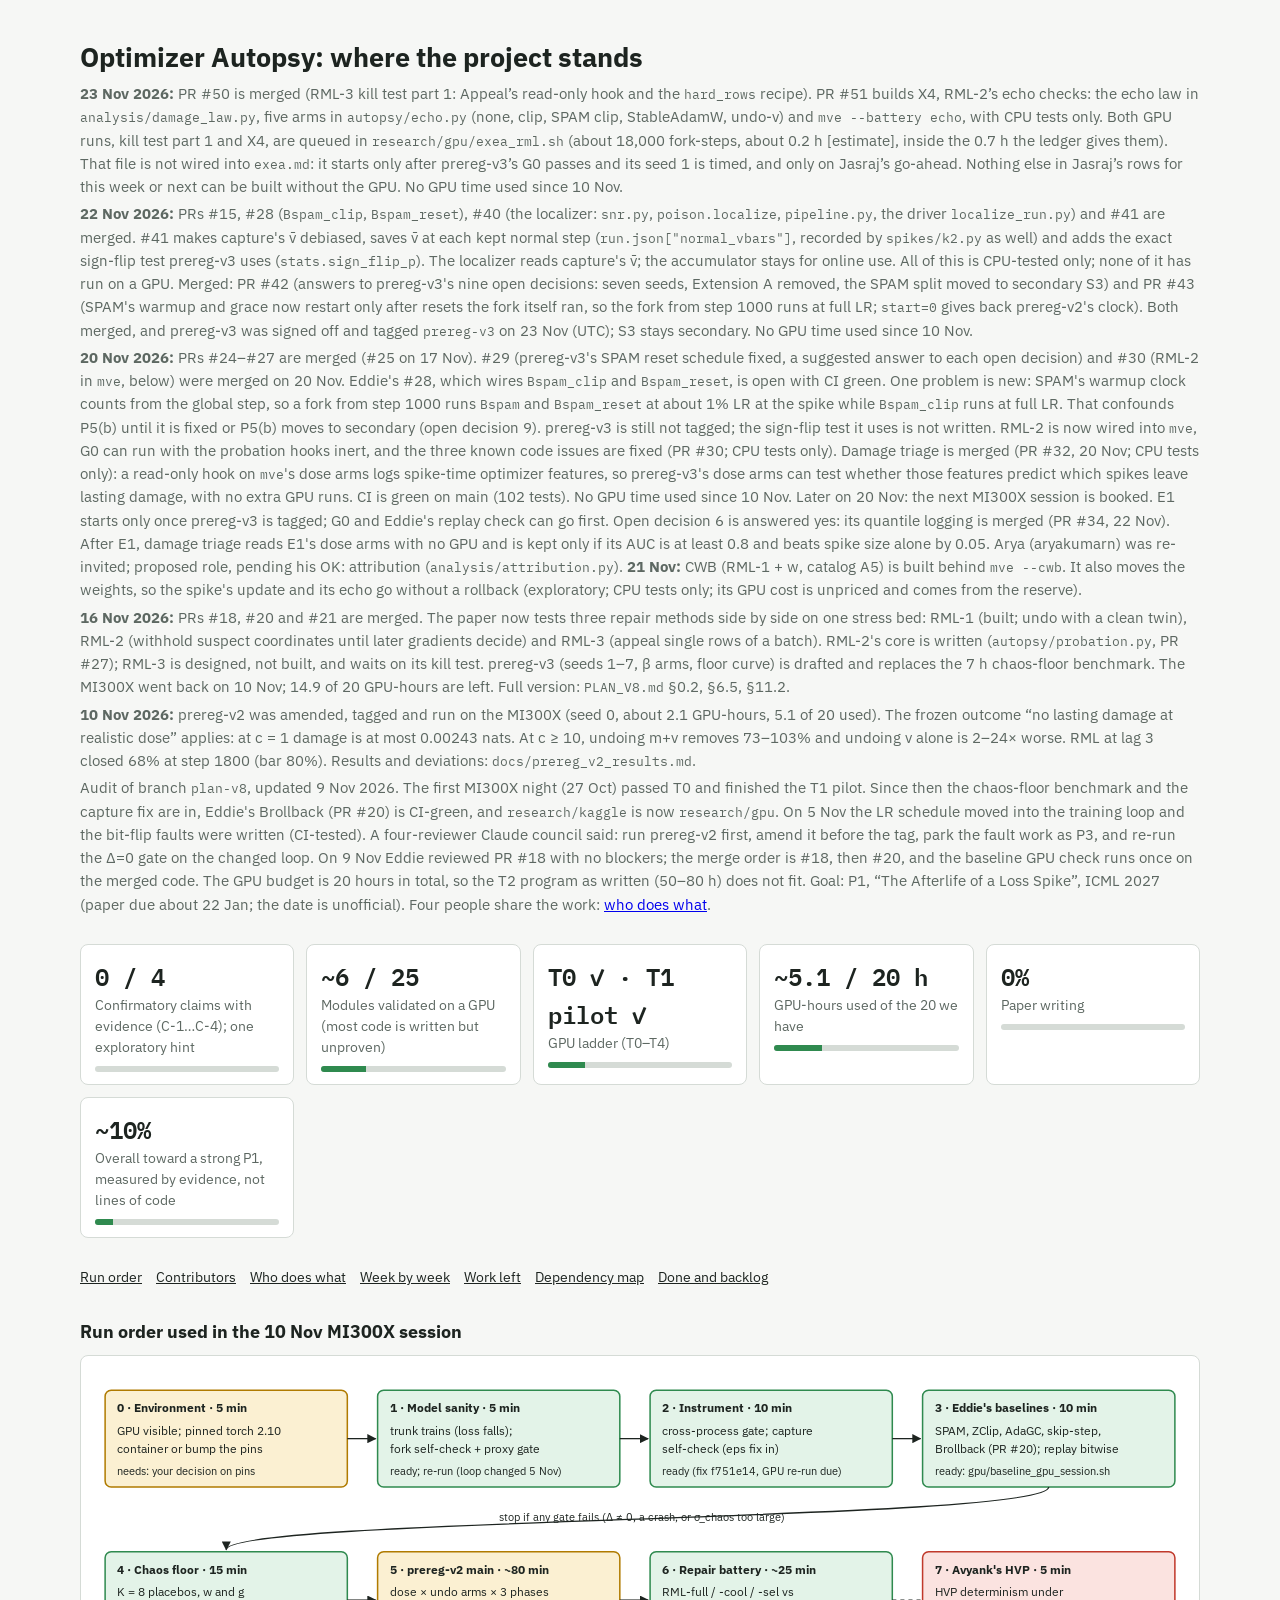
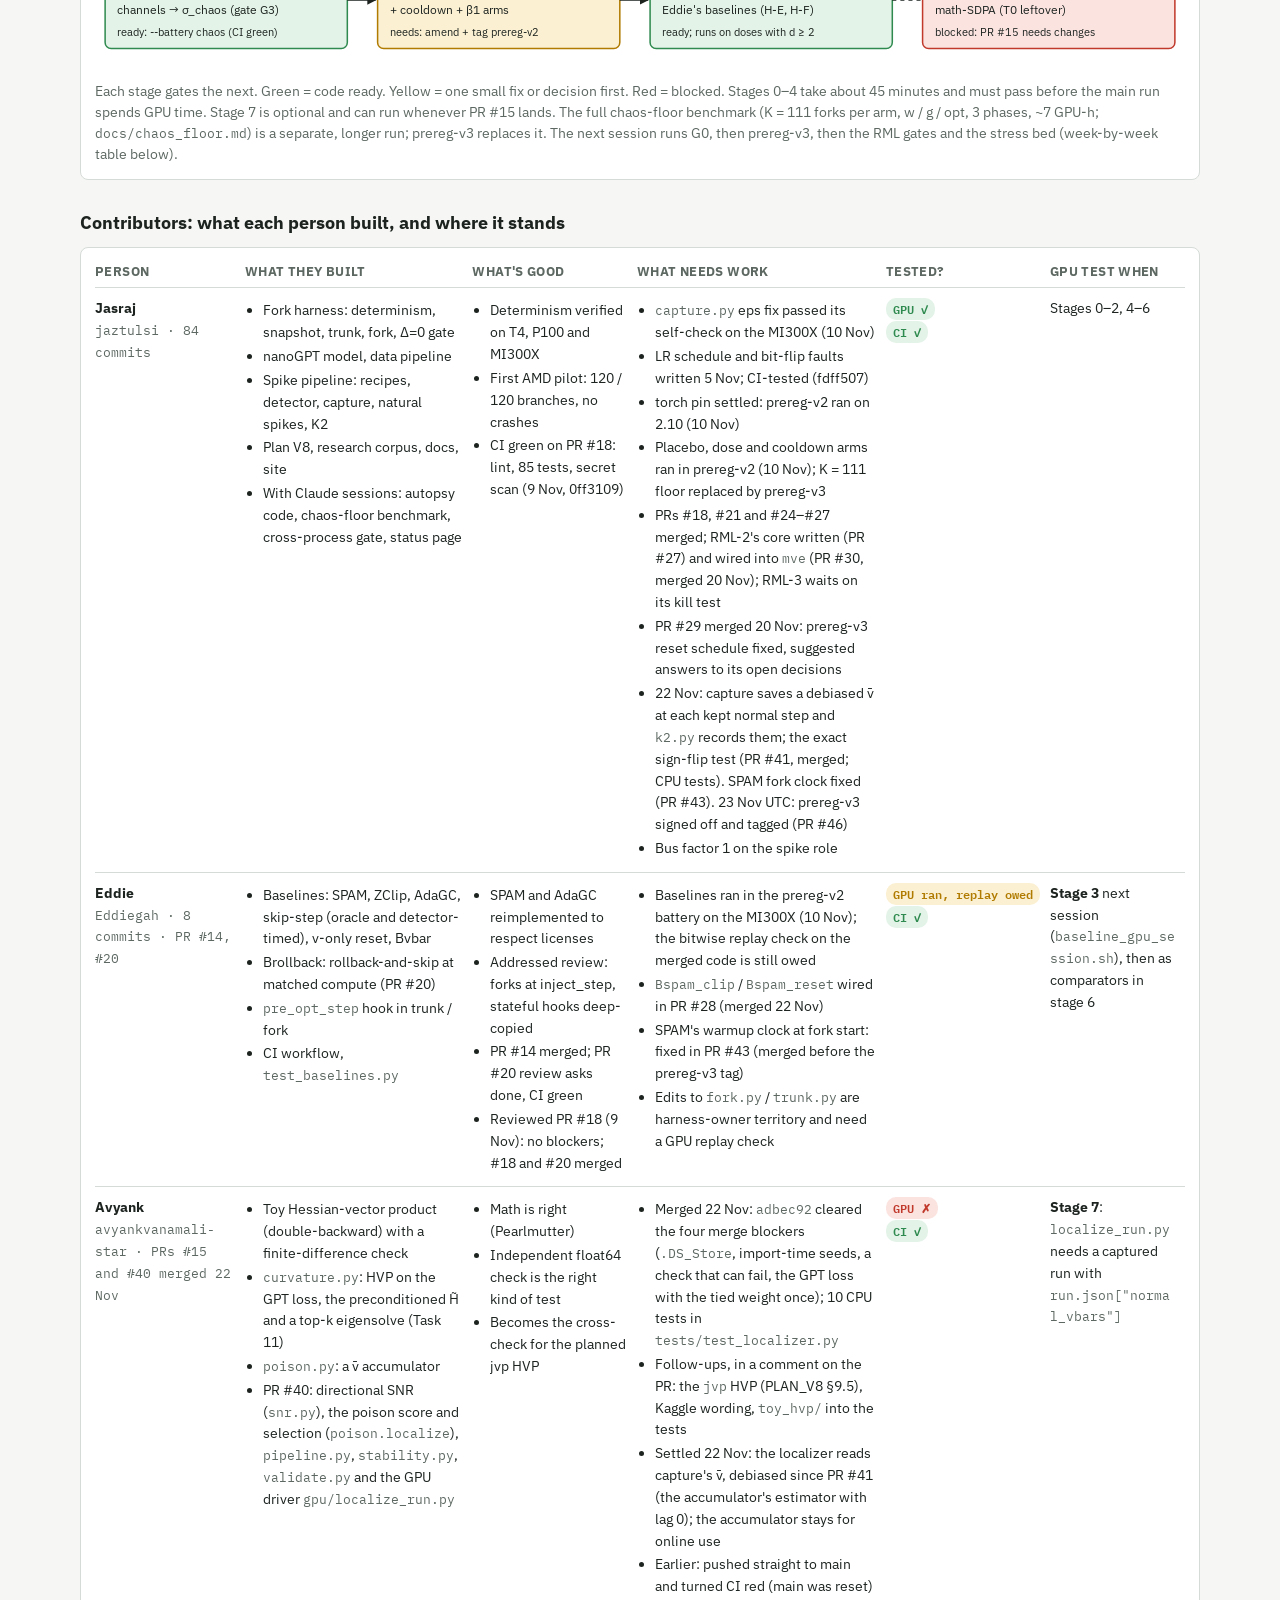
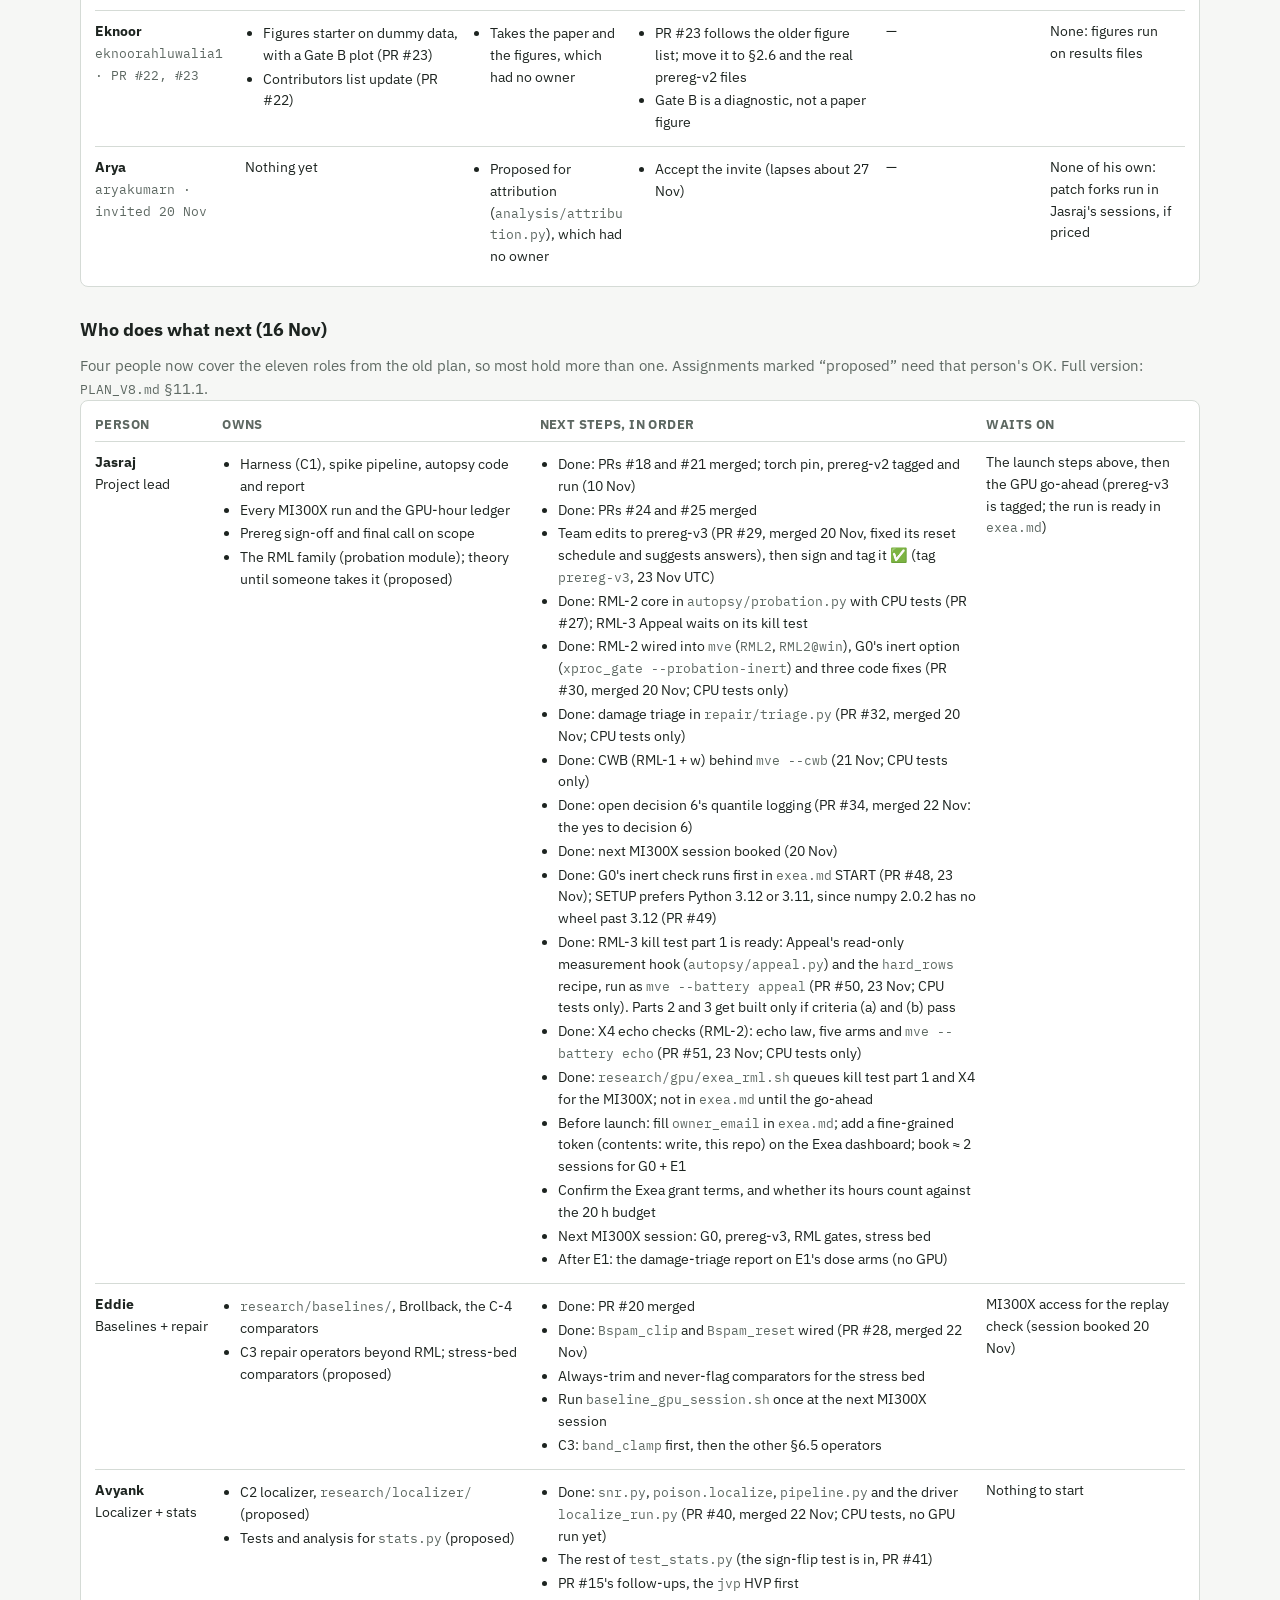
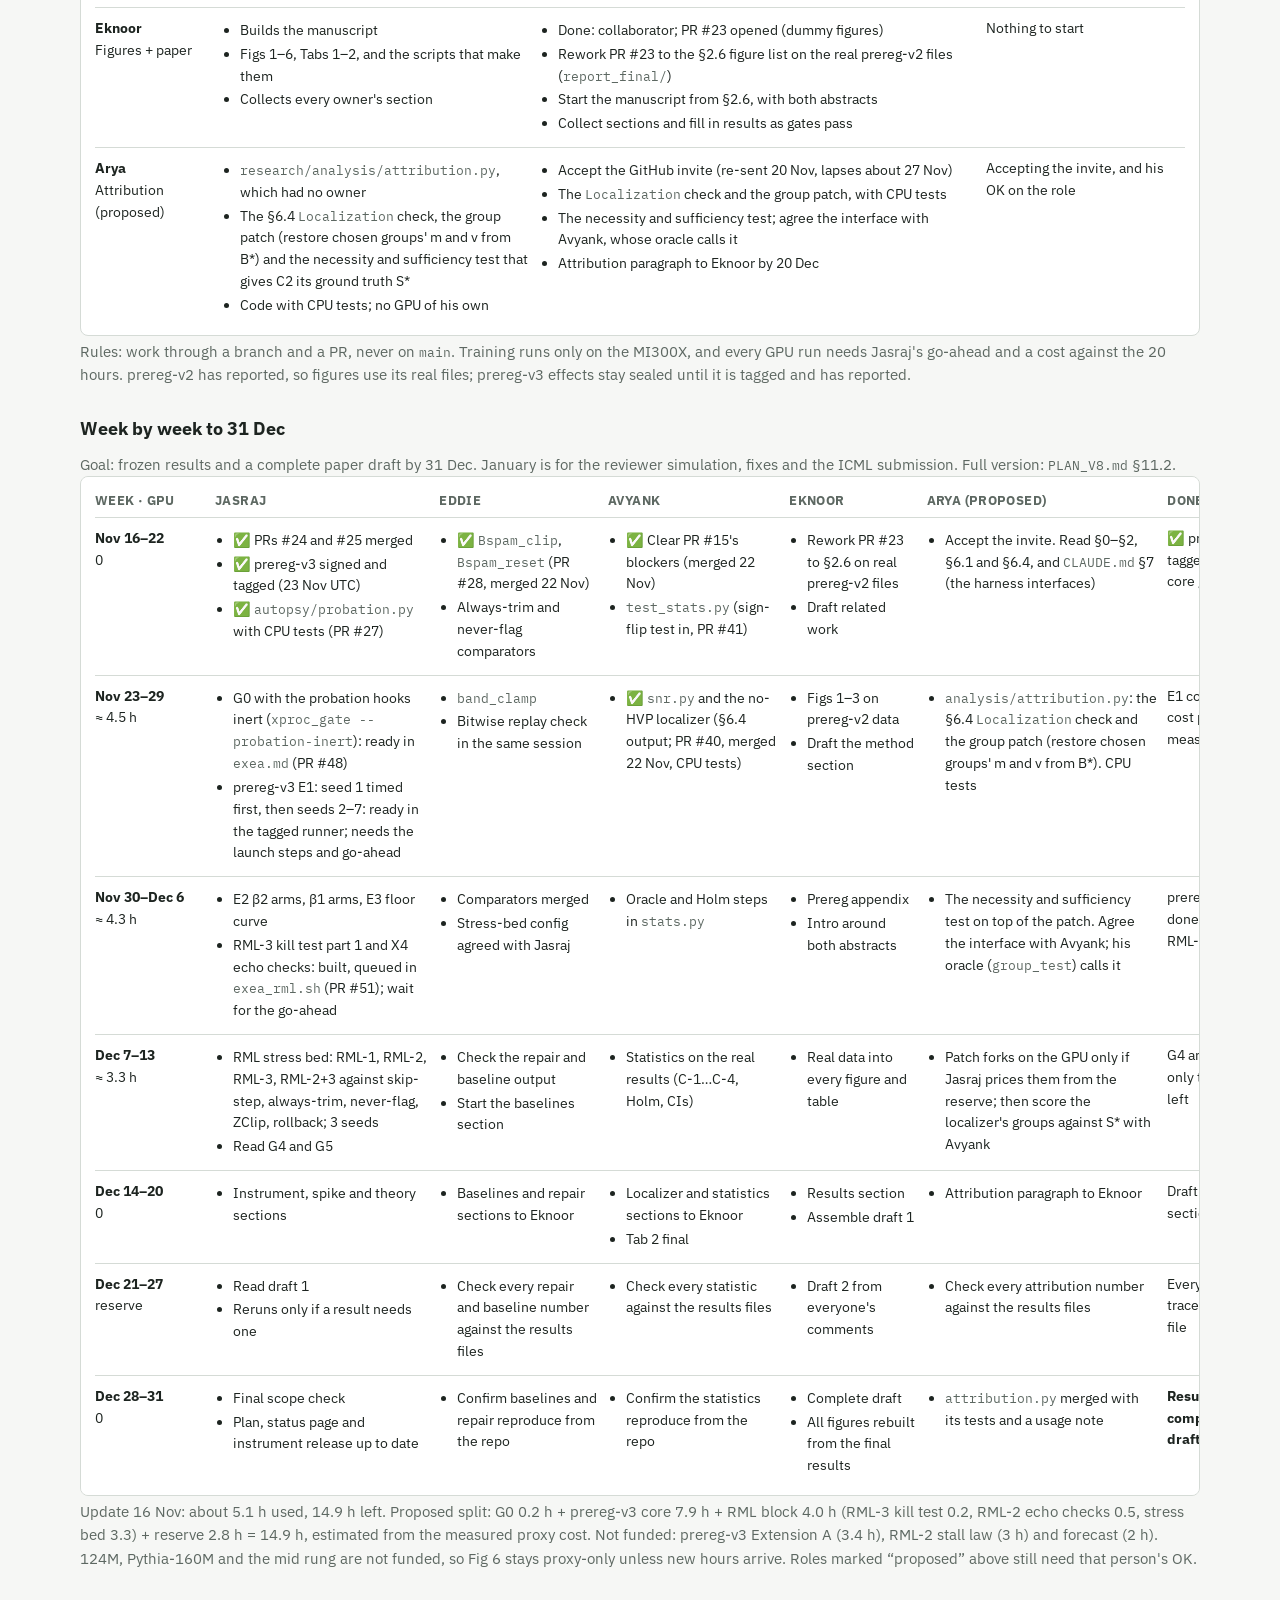
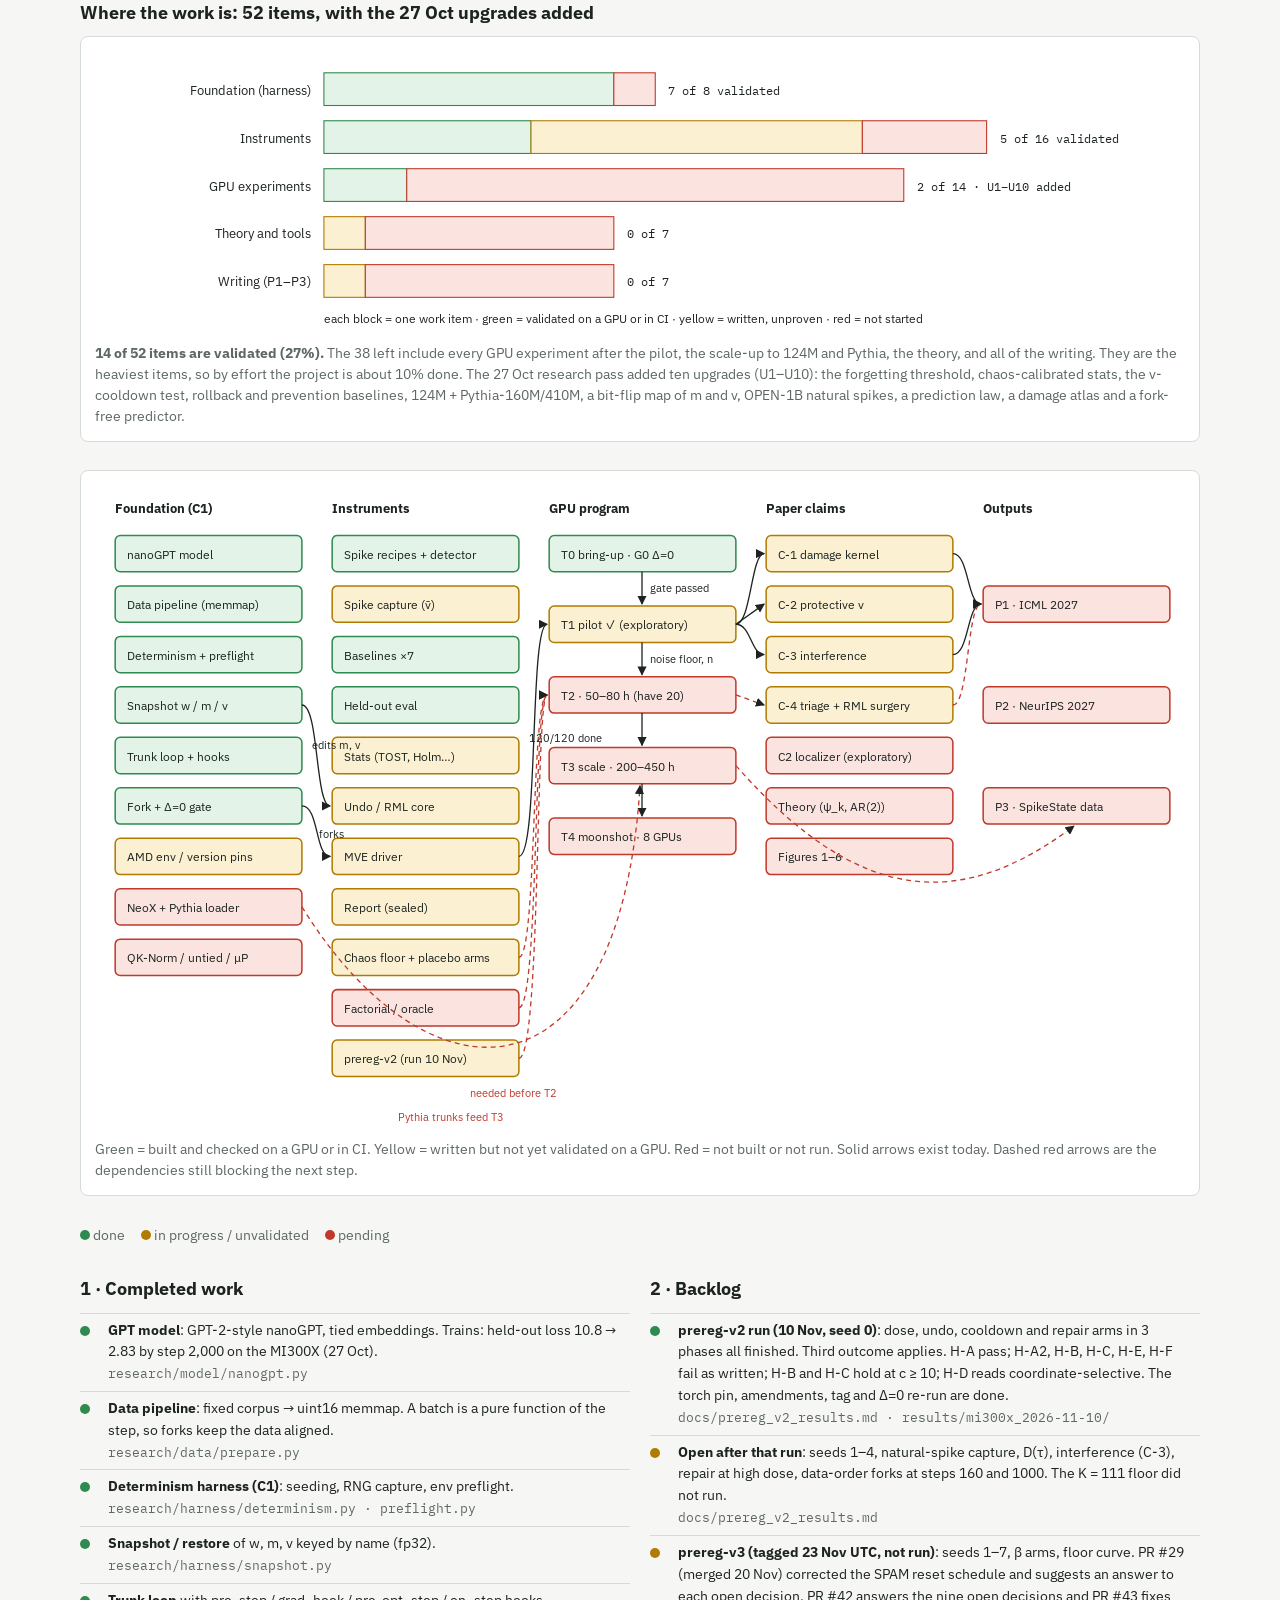
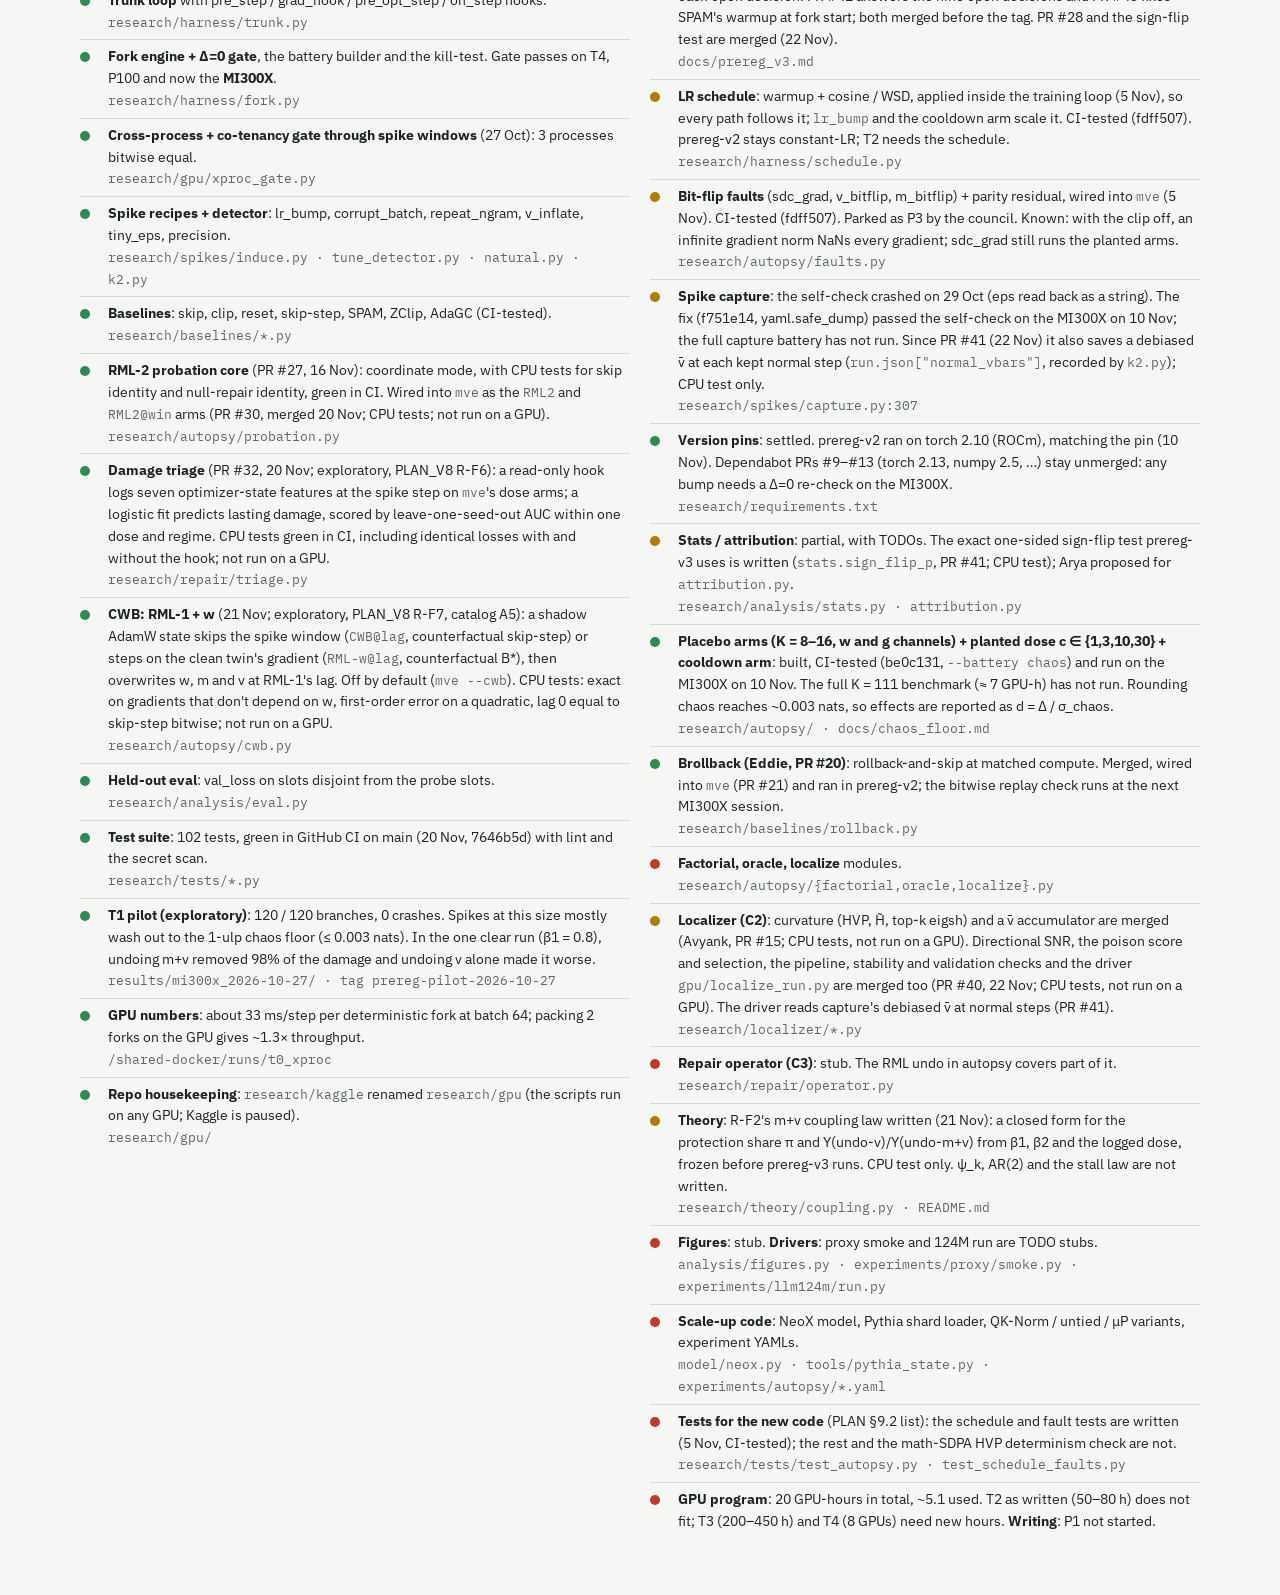
==== commit 4d456dbe: "X4 echo checks for RML-2, and the RML block's GPU runner The echo law of method.md §2.2 (analysis/da" ====
--- a/docs/status.html
+++ b/docs/status.html
@@ -56,6 +56,7 @@
 <main>
 <header>
   <h1>Optimizer Autopsy: where the project stands</h1>
+  <p class="sub"><b>23 Nov 2026:</b> PR #50 is merged (RML-3 kill test part 1: Appeal’s read-only hook and the <code>hard_rows</code> recipe). PR #51 builds X4, RML-2’s echo checks: the echo law in <code>analysis/damage_law.py</code>, five arms in <code>autopsy/echo.py</code> (none, clip, SPAM clip, StableAdamW, undo-v) and <code>mve --battery echo</code>, with CPU tests only. Both GPU runs, kill test part 1 and X4, are queued in <code>research/gpu/exea_rml.sh</code> (about 18,000 fork-steps, about 0.2 h [estimate], inside the 0.7 h the ledger gives them). That file is not wired into <code>exea.md</code>: it starts only after prereg-v3’s G0 passes and its seed 1 is timed, and only on Jasraj’s go-ahead. Nothing else in Jasraj’s rows for this week or next can be built without the GPU. No GPU time used since 10 Nov.</p>
   <p class="sub"><b>22 Nov 2026:</b> PRs #15, #28 (<code>Bspam_clip</code>, <code>Bspam_reset</code>), #40 (the localizer: <code>snr.py</code>, <code>poison.localize</code>, <code>pipeline.py</code>, the driver <code>localize_run.py</code>) and #41 are merged. #41 makes capture's v̄ debiased, saves v̄ at each kept normal step (<code>run.json["normal_vbars"]</code>, recorded by <code>spikes/k2.py</code> as well) and adds the exact sign-flip test prereg-v3 uses (<code>stats.sign_flip_p</code>). The localizer reads capture's v̄; the accumulator stays for online use. All of this is CPU-tested only; none of it has run on a GPU. Merged: PR #42 (answers to prereg-v3's nine open decisions: seven seeds, Extension A removed, the SPAM split moved to secondary S3) and PR #43 (SPAM's warmup and grace now restart only after resets the fork itself ran, so the fork from step 1000 runs at full LR; <code>start=0</code> gives back prereg-v2's clock). Both merged, and prereg-v3 was signed off and tagged <code>prereg-v3</code> on 23 Nov (UTC); S3 stays secondary. No GPU time used since 10 Nov.</p>
   <p class="sub"><b>20 Nov 2026:</b> PRs #24–#27 are merged (#25 on 17 Nov). #29 (prereg-v3's SPAM reset schedule fixed, a suggested answer to each open decision) and #30 (RML-2 in <code>mve</code>, below) were merged on 20 Nov. Eddie's #28, which wires <code>Bspam_clip</code> and <code>Bspam_reset</code>, is open with CI green. One problem is new: SPAM's warmup clock counts from the global step, so a fork from step 1000 runs <code>Bspam</code> and <code>Bspam_reset</code> at about 1% LR at the spike while <code>Bspam_clip</code> runs at full LR. That confounds P5(b) until it is fixed or P5(b) moves to secondary (open decision 9). prereg-v3 is still not tagged; the sign-flip test it uses is not written. RML-2 is now wired into <code>mve</code>, G0 can run with the probation hooks inert, and the three known code issues are fixed (PR #30; CPU tests only). Damage triage is merged (PR #32, 20 Nov; CPU tests only): a read-only hook on <code>mve</code>'s dose arms logs spike-time optimizer features, so prereg-v3's dose arms can test whether those features predict which spikes leave lasting damage, with no extra GPU runs. CI is green on main (102 tests). No GPU time used since 10 Nov. Later on 20 Nov: the next MI300X session is booked. E1 starts only once prereg-v3 is tagged; G0 and Eddie's replay check can go first. Open decision 6 is answered yes: its quantile logging is merged (PR #34, 22 Nov). After E1, damage triage reads E1's dose arms with no GPU and is kept only if its AUC is at least 0.8 and beats spike size alone by 0.05. Arya (aryakumarn) was re-invited; proposed role, pending his OK: attribution (<code>analysis/attribution.py</code>). <b>21 Nov:</b> CWB (RML-1 + w, catalog A5) is built behind <code>mve --cwb</code>. It also moves the weights, so the spike's update and its echo go without a rollback (exploratory; CPU tests only; its GPU cost is unpriced and comes from the reserve).</p>
   <p class="sub"><b>16 Nov 2026:</b> PRs #18, #20 and #21 are merged. The paper now tests three repair methods side by side on one stress bed: RML-1 (built; undo with a clean twin), RML-2 (withhold suspect coordinates until later gradients decide) and RML-3 (appeal single rows of a batch). RML-2's core is written (<code>autopsy/probation.py</code>, PR #27); RML-3 is designed, not built, and waits on its kill test. prereg-v3 (seeds 1–7, β arms, floor curve) is drafted and replaces the 7 h chaos-floor benchmark. The MI300X went back on 10 Nov; 14.9 of 20 GPU-hours are left. Full version: <code>PLAN_V8.md</code> §0.2, §6.5, §11.2.</p>
@@ -155,7 +156,7 @@
 <tr><th>Person</th><th>Owns</th><th>Next steps, in order</th><th>Waits on</th></tr>
 <tr><td><b>Jasraj</b><br>Project lead</td>
 <td><ul class="tight"><li>Harness (C1), spike pipeline, autopsy code and report</li><li>Every MI300X run and the GPU-hour ledger</li><li>Prereg sign-off and final call on scope</li><li>The RML family (probation module); theory until someone takes it (proposed)</li></ul></td>
-<td><ul class="tight"><li>Done: PRs #18 and #21 merged; torch pin, prereg-v2 tagged and run (10 Nov)</li><li>Done: PRs #24 and #25 merged</li><li>Team edits to prereg-v3 (PR #29, merged 20 Nov, fixed its reset schedule and suggests answers), then sign and tag it ✅ (tag <code>prereg-v3</code>, 23 Nov UTC)</li><li>Done: RML-2 core in <code>autopsy/probation.py</code> with CPU tests (PR #27); RML-3 Appeal waits on its kill test</li><li>Done: RML-2 wired into <code>mve</code> (<code>RML2</code>, <code>RML2@win</code>), G0's inert option (<code>xproc_gate --probation-inert</code>) and three code fixes (PR #30, merged 20 Nov; CPU tests only)</li><li>Done: damage triage in <code>repair/triage.py</code> (PR #32, merged 20 Nov; CPU tests only)</li><li>Done: CWB (RML-1 + w) behind <code>mve --cwb</code> (21 Nov; CPU tests only)</li><li>Done: open decision 6's quantile logging (PR #34, merged 22 Nov: the yes to decision 6)</li><li>Done: next MI300X session booked (20 Nov)</li><li>Done: G0's inert check runs first in <code>exea.md</code> START (PR #48, 23 Nov); SETUP prefers Python 3.12 or 3.11, since numpy 2.0.2 has no wheel past 3.12 (PR #49)</li><li>Done: RML-3 kill test part 1 is ready: Appeal's read-only measurement hook (<code>autopsy/appeal.py</code>) and the <code>hard_rows</code> recipe, run as <code>mve --battery appeal</code> (PR #50, 23 Nov; CPU tests only). Parts 2 and 3 get built only if criteria (a) and (b) pass</li><li>Before launch: fill <code>owner_email</code> in <code>exea.md</code>; add a fine-grained token (contents: write, this repo) on the Exea dashboard; book ≈ 2 sessions for G0 + E1</li><li>Confirm the Exea grant terms, and whether its hours count against the 20 h budget</li><li>Next MI300X session: G0, prereg-v3, RML gates, stress bed</li><li>After E1: the damage-triage report on E1's dose arms (no GPU)</li></ul></td>
+<td><ul class="tight"><li>Done: PRs #18 and #21 merged; torch pin, prereg-v2 tagged and run (10 Nov)</li><li>Done: PRs #24 and #25 merged</li><li>Team edits to prereg-v3 (PR #29, merged 20 Nov, fixed its reset schedule and suggests answers), then sign and tag it ✅ (tag <code>prereg-v3</code>, 23 Nov UTC)</li><li>Done: RML-2 core in <code>autopsy/probation.py</code> with CPU tests (PR #27); RML-3 Appeal waits on its kill test</li><li>Done: RML-2 wired into <code>mve</code> (<code>RML2</code>, <code>RML2@win</code>), G0's inert option (<code>xproc_gate --probation-inert</code>) and three code fixes (PR #30, merged 20 Nov; CPU tests only)</li><li>Done: damage triage in <code>repair/triage.py</code> (PR #32, merged 20 Nov; CPU tests only)</li><li>Done: CWB (RML-1 + w) behind <code>mve --cwb</code> (21 Nov; CPU tests only)</li><li>Done: open decision 6's quantile logging (PR #34, merged 22 Nov: the yes to decision 6)</li><li>Done: next MI300X session booked (20 Nov)</li><li>Done: G0's inert check runs first in <code>exea.md</code> START (PR #48, 23 Nov); SETUP prefers Python 3.12 or 3.11, since numpy 2.0.2 has no wheel past 3.12 (PR #49)</li><li>Done: RML-3 kill test part 1 is ready: Appeal's read-only measurement hook (<code>autopsy/appeal.py</code>) and the <code>hard_rows</code> recipe, run as <code>mve --battery appeal</code> (PR #50, 23 Nov; CPU tests only). Parts 2 and 3 get built only if criteria (a) and (b) pass</li><li>Done: X4 echo checks (RML-2): echo law, five arms and <code>mve --battery echo</code> (PR #51, 23 Nov; CPU tests only)</li><li>Done: <code>research/gpu/exea_rml.sh</code> queues kill test part 1 and X4 for the MI300X; not in <code>exea.md</code> until the go-ahead</li><li>Before launch: fill <code>owner_email</code> in <code>exea.md</code>; add a fine-grained token (contents: write, this repo) on the Exea dashboard; book ≈ 2 sessions for G0 + E1</li><li>Confirm the Exea grant terms, and whether its hours count against the 20 h budget</li><li>Next MI300X session: G0, prereg-v3, RML gates, stress bed</li><li>After E1: the damage-triage report on E1's dose arms (no GPU)</li></ul></td>
 <td>The launch steps above, then the GPU go-ahead (prereg-v3 is tagged; the run is ready in <code>exea.md</code>)</td></tr>
 <tr><td><b>Eddie</b><br>Baselines + repair</td>
 <td><ul class="tight"><li><code>research/baselines/</code>, Brollback, the C-4 comparators</li><li>C3 repair operators beyond RML; stress-bed comparators (proposed)</li></ul></td>
@@ -199,7 +200,7 @@
 <td><ul class="tight"><li><code>analysis/attribution.py</code>: the §6.4 <code>Localization</code> check and the group patch (restore chosen groups' m and v from B*). CPU tests</li></ul></td>
 <td>E1 committed; cost per seed measured</td></tr>
 <tr><td><b>Nov 30–Dec 6</b><br>≈ 4.3 h</td>
-<td><ul class="tight"><li>E2 β2 arms, β1 arms, E3 floor curve</li><li>RML-3 kill test and RML-2 echo checks</li></ul></td>
+<td><ul class="tight"><li>E2 β2 arms, β1 arms, E3 floor curve</li><li>RML-3 kill test part 1 and X4 echo checks: built, queued in <code>exea_rml.sh</code> (PR #51); wait for the go-ahead</li></ul></td>
 <td><ul class="tight"><li>Comparators merged</li><li>Stress-bed config agreed with Jasraj</li></ul></td>
 <td><ul class="tight"><li>Oracle and Holm steps in <code>stats.py</code></li></ul></td>
 <td><ul class="tight"><li>Prereg appendix</li><li>Intro around both abstracts</li></ul></td>
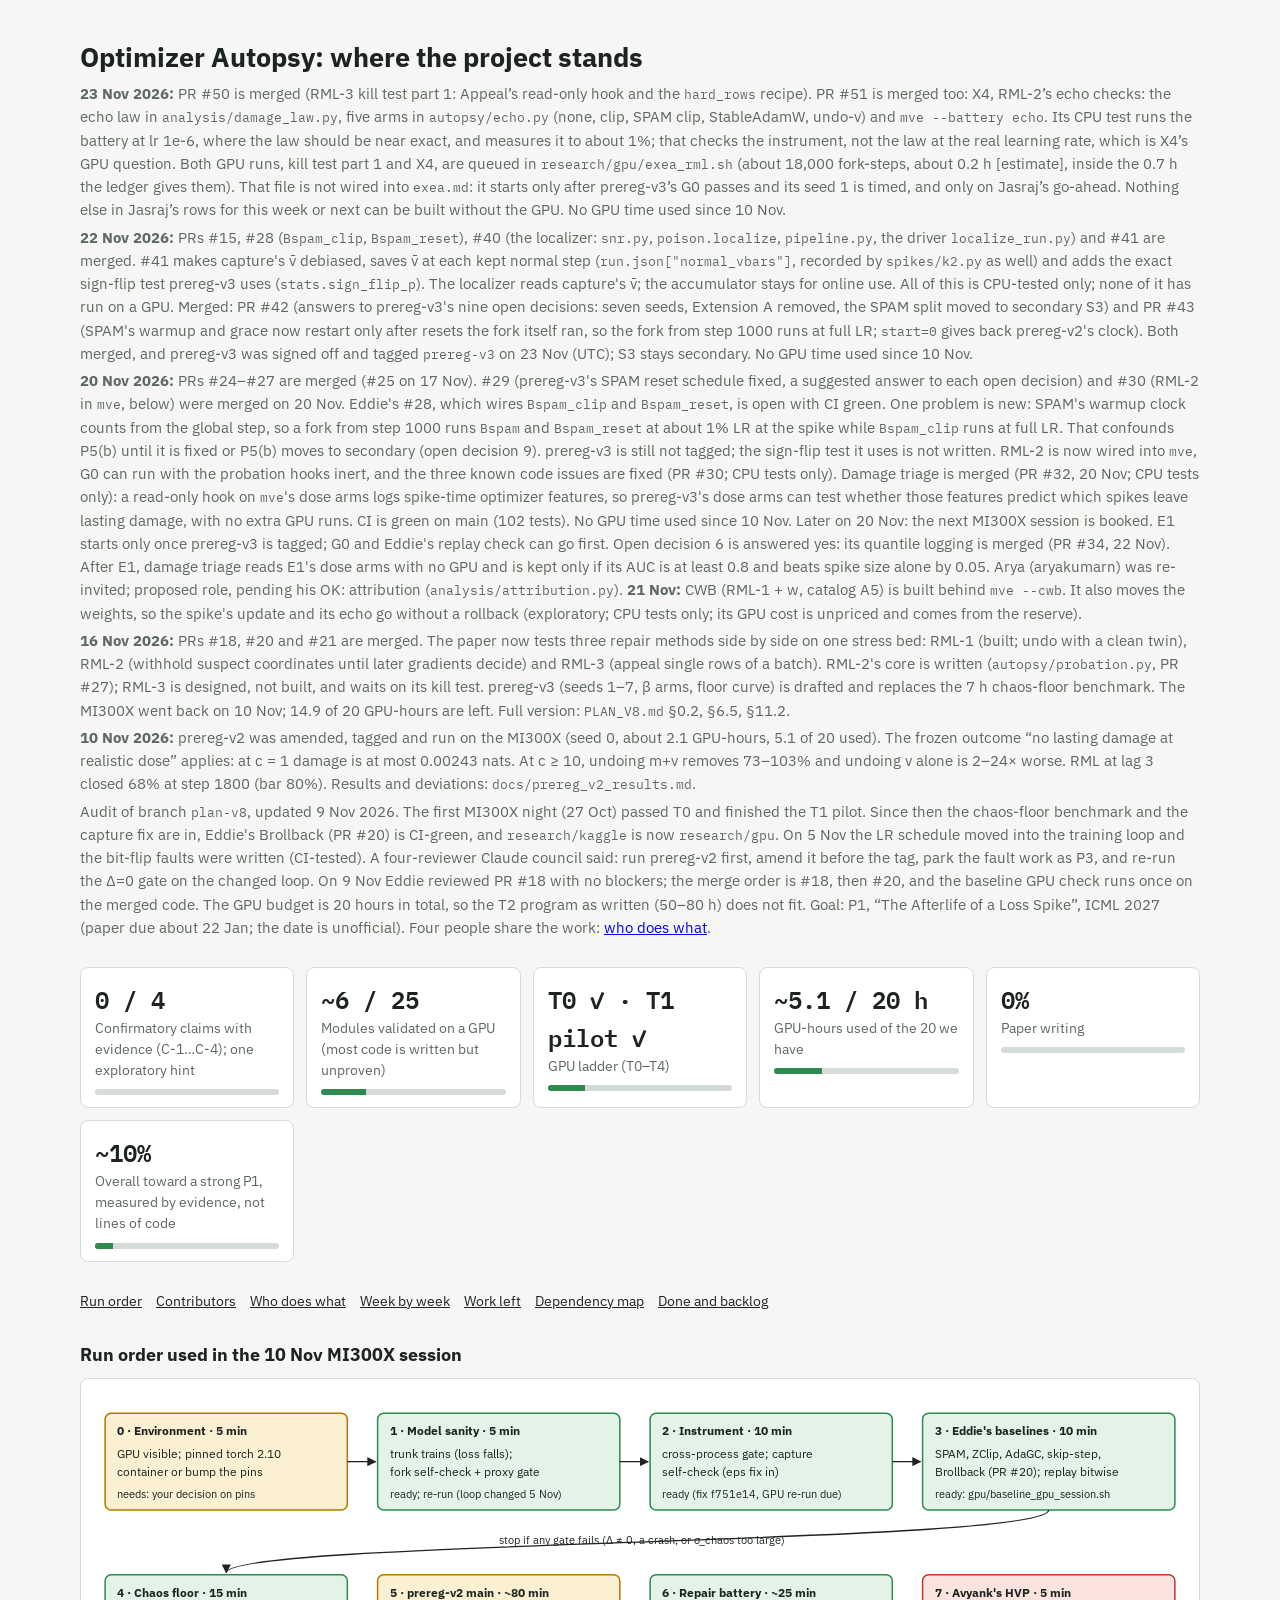
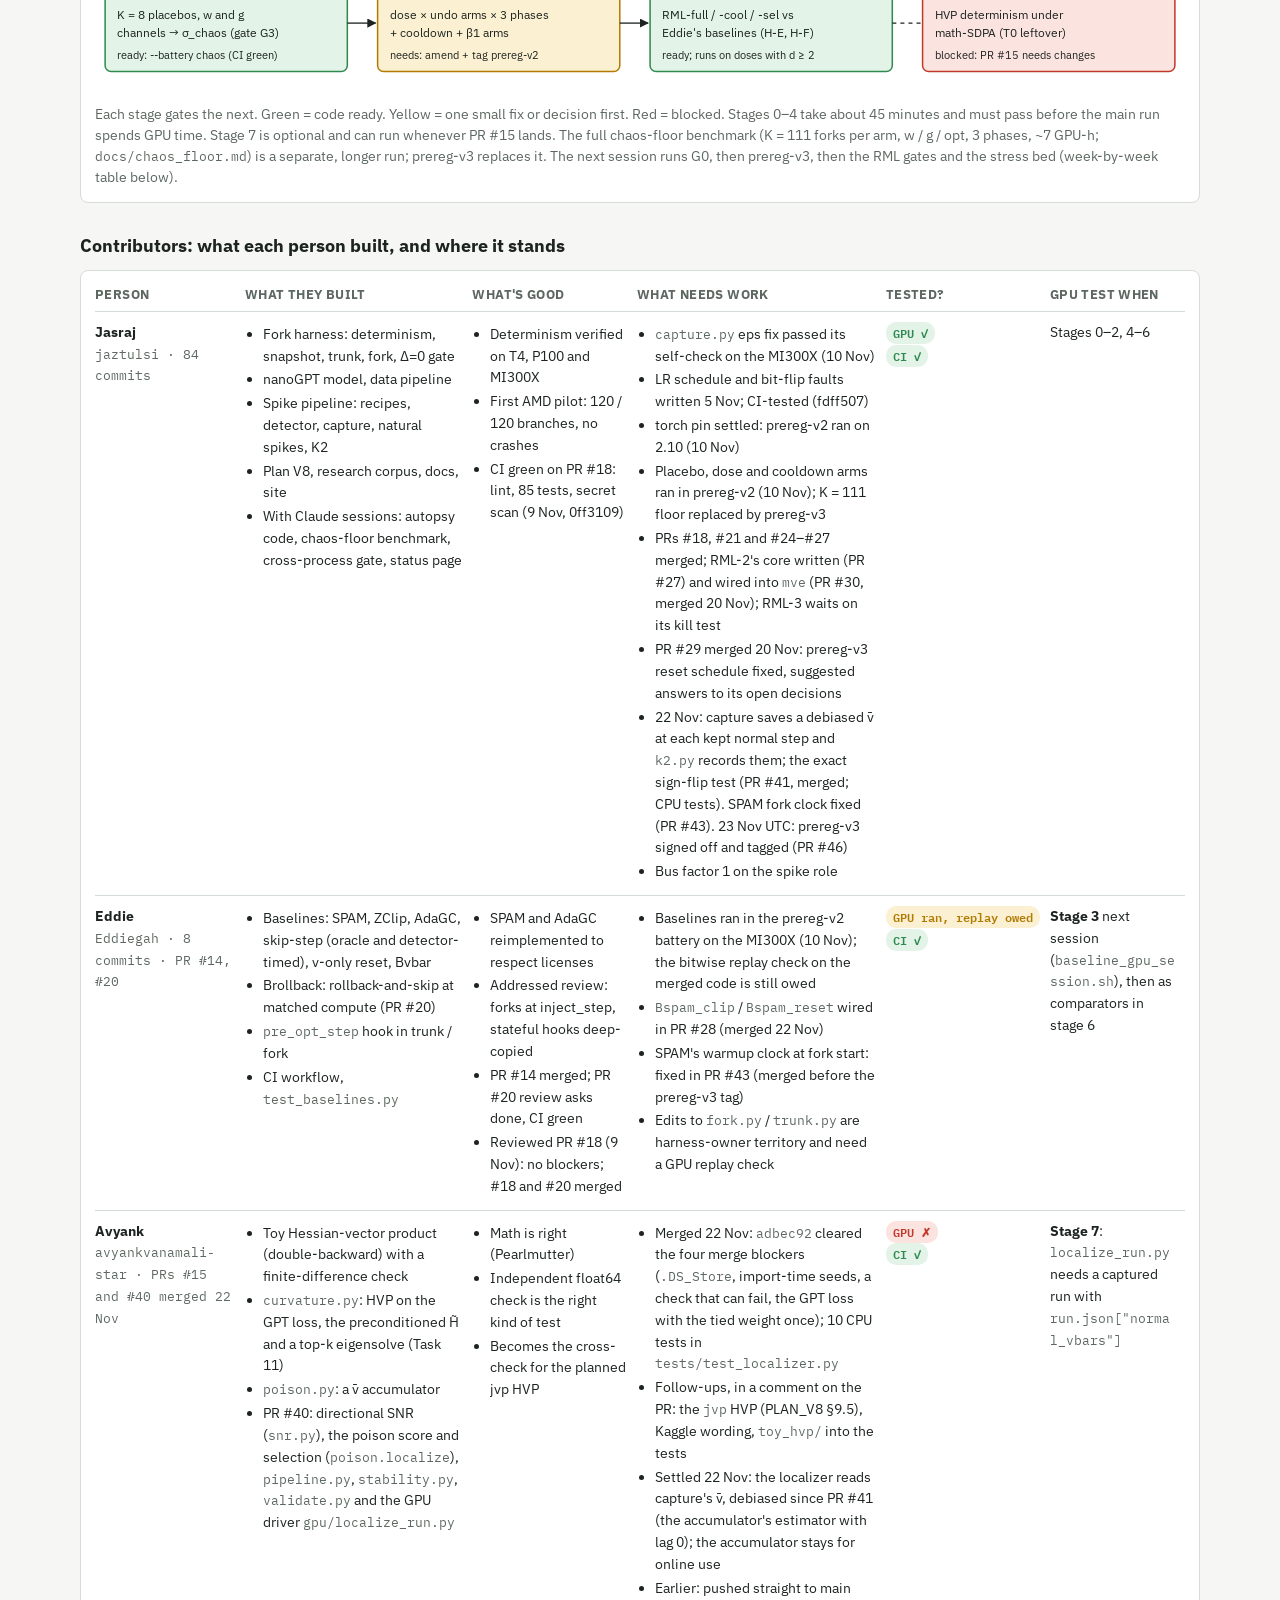
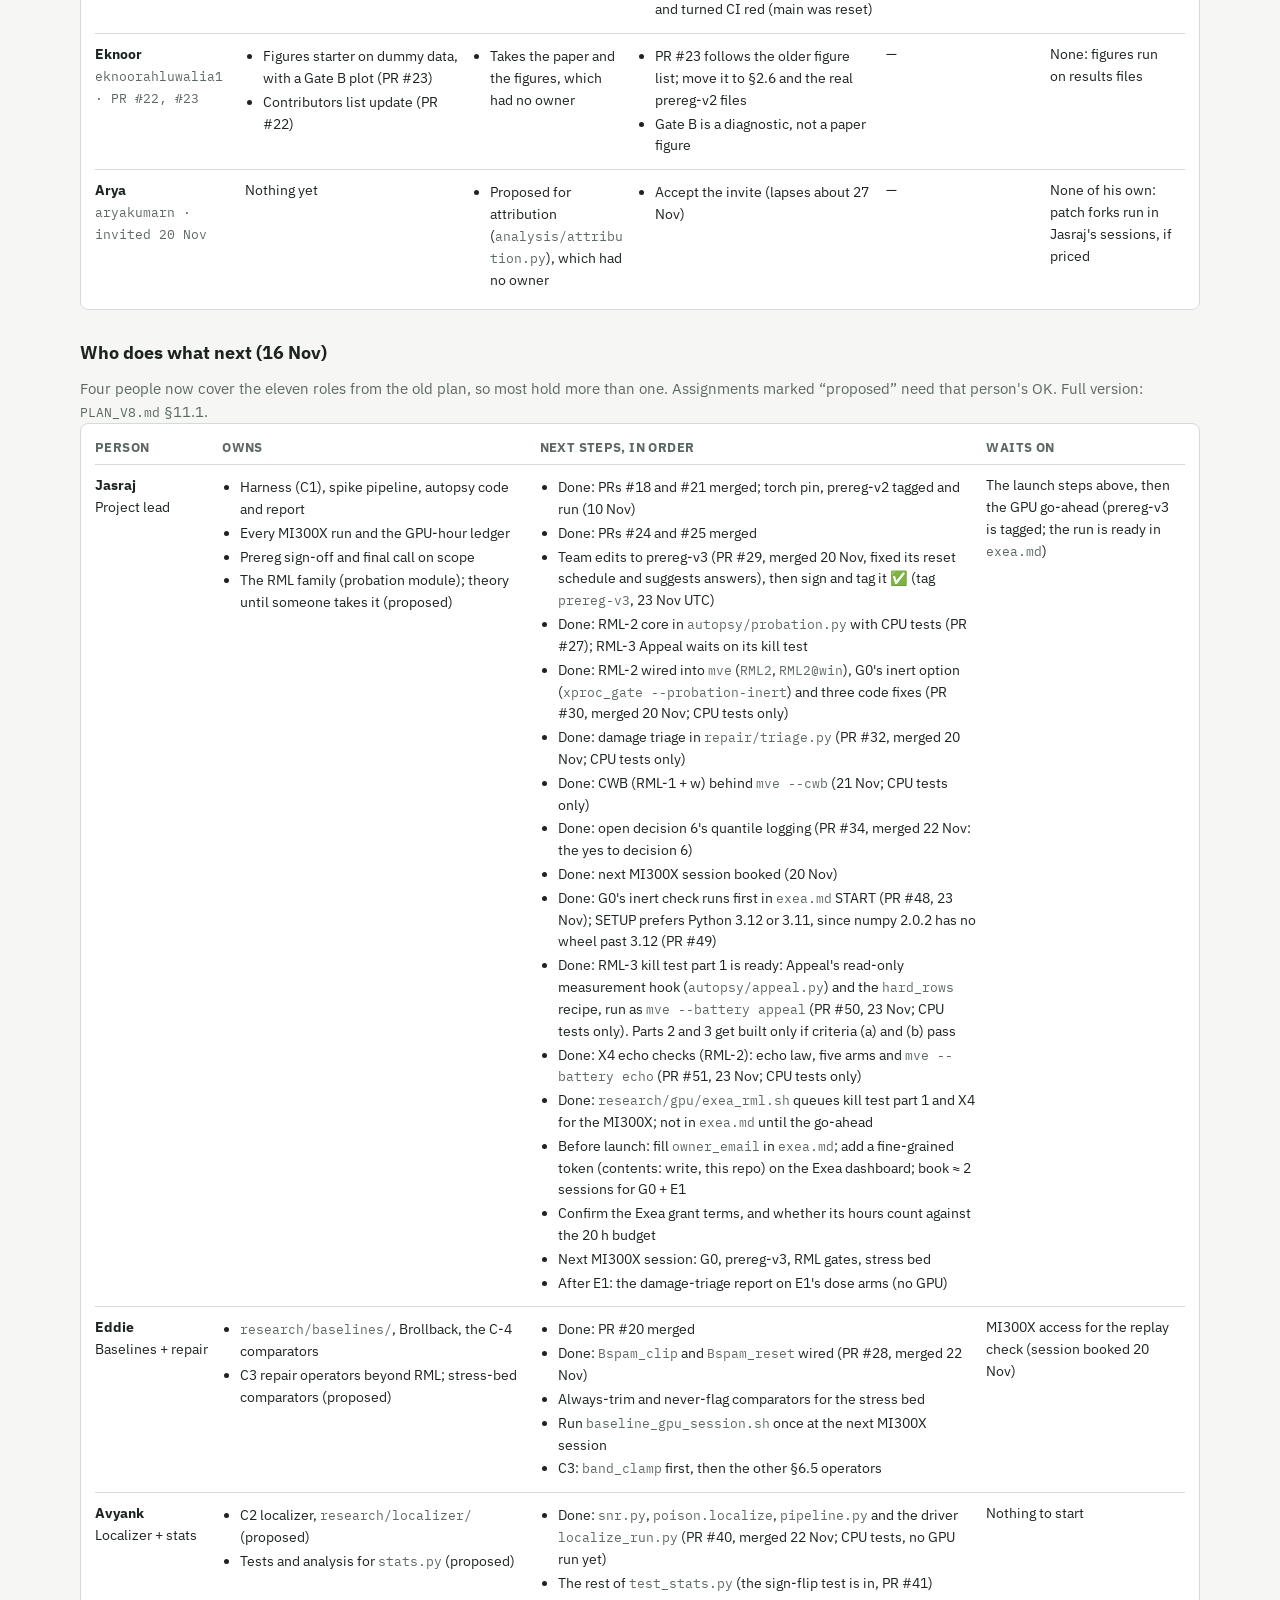
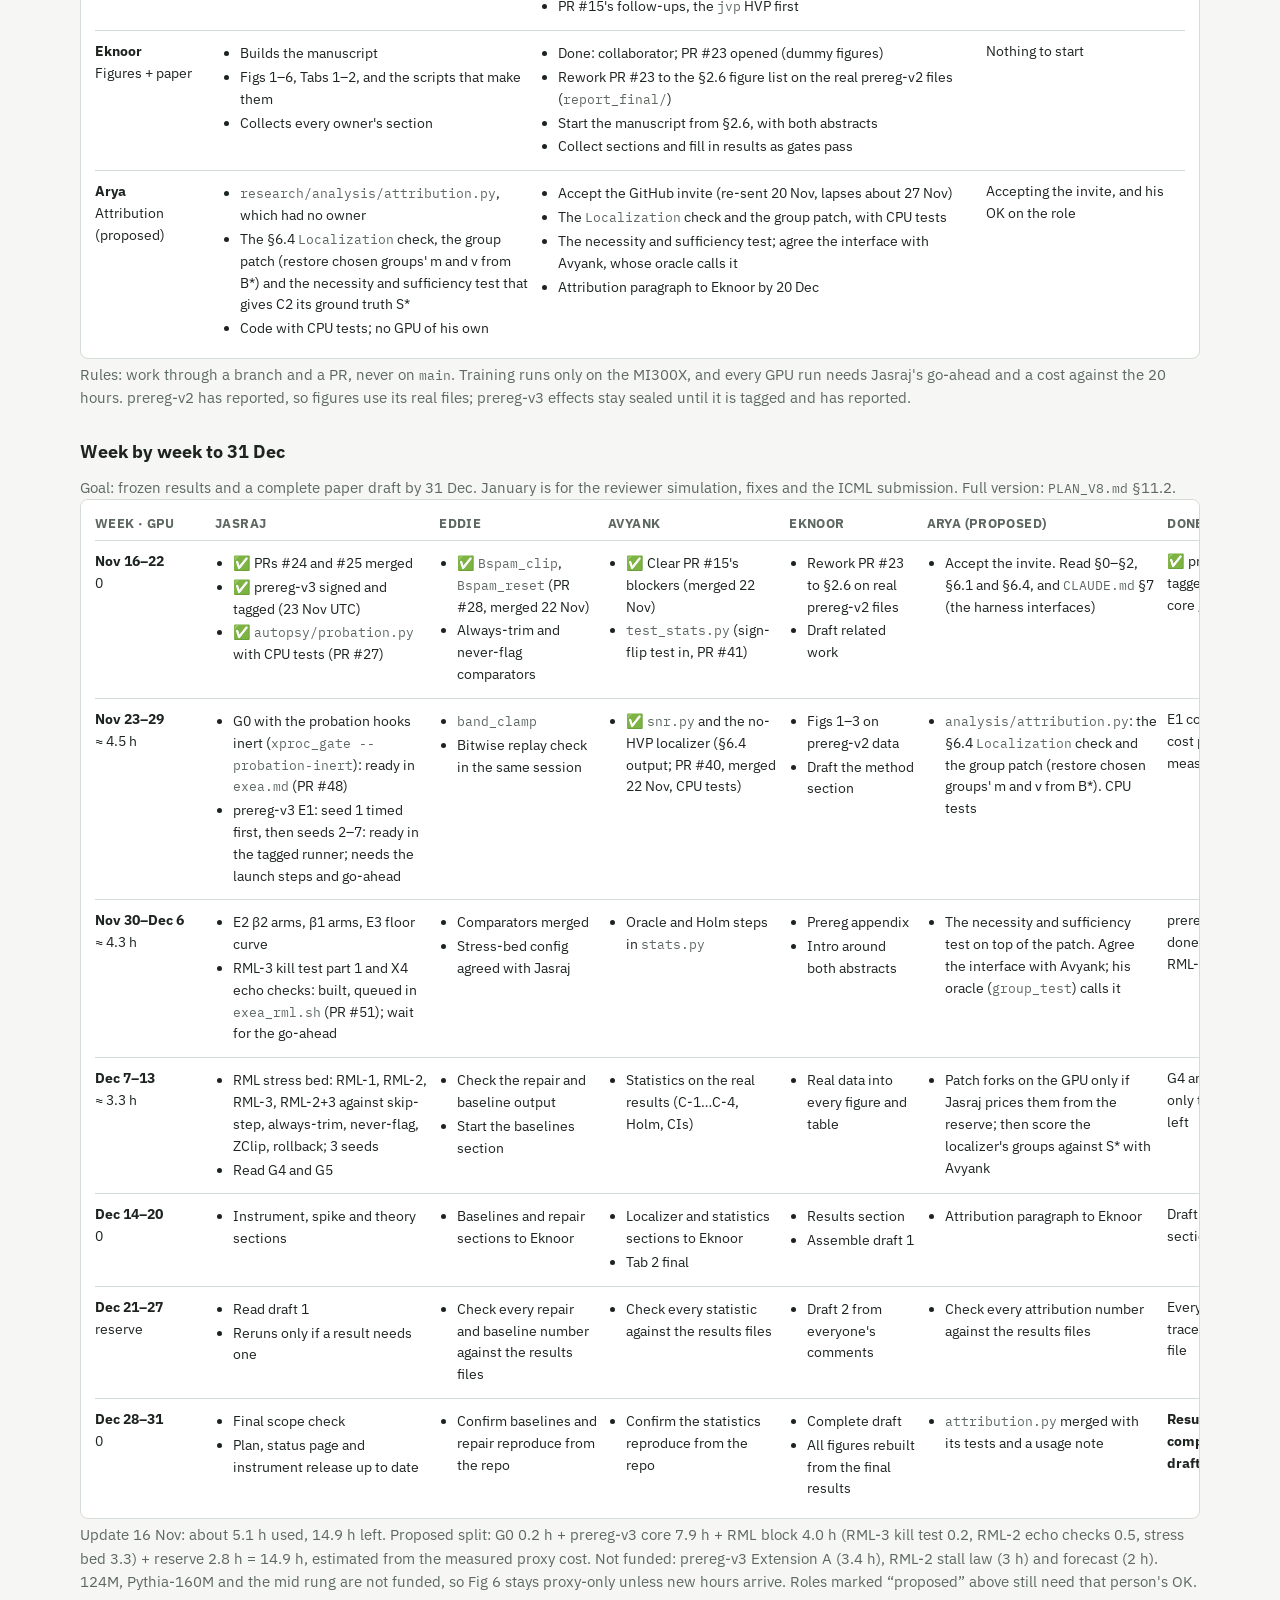
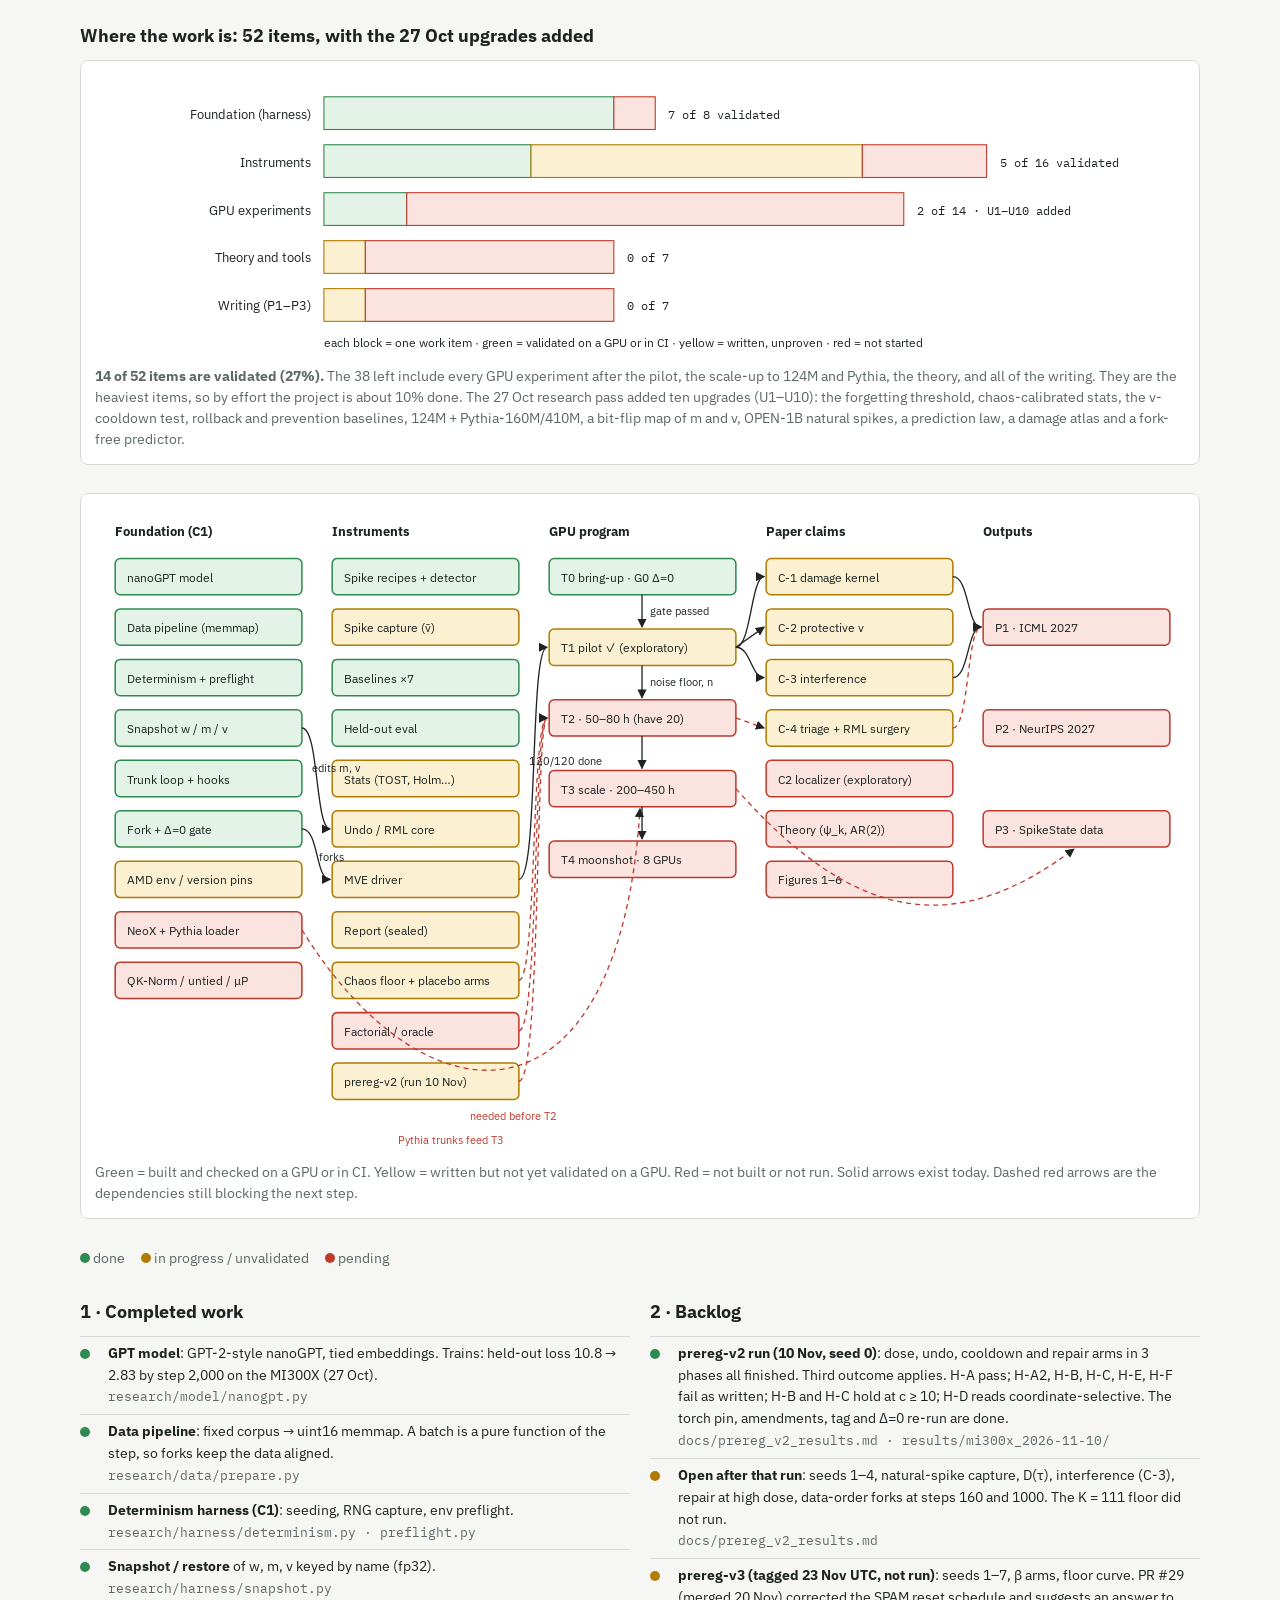
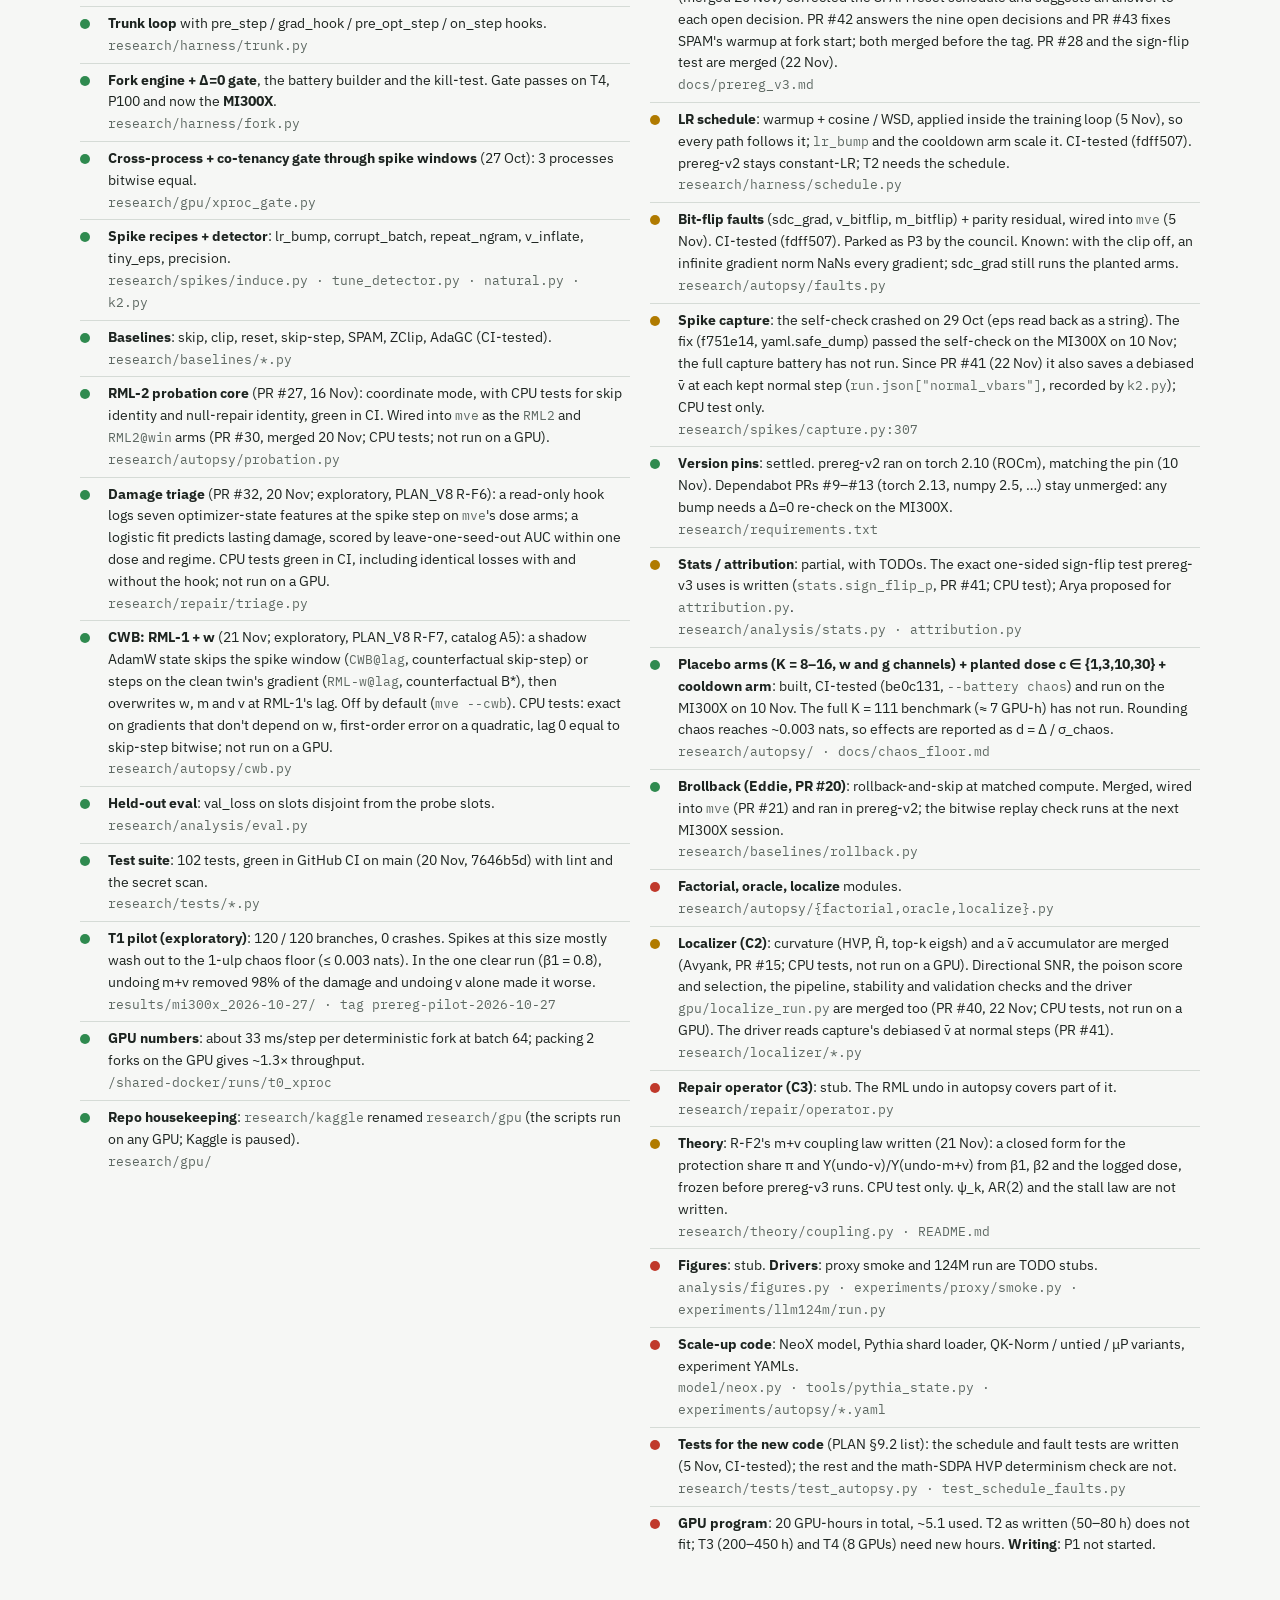
==== commit 8bb2cf00: "Status: PR #51 (X4 echo checks) is merged; its CPU test measures the law to about 1% at lr 1e-6" ====
--- a/docs/status.html
+++ b/docs/status.html
@@ -56,7 +56,7 @@
 <main>
 <header>
   <h1>Optimizer Autopsy: where the project stands</h1>
-  <p class="sub"><b>23 Nov 2026:</b> PR #50 is merged (RML-3 kill test part 1: Appeal’s read-only hook and the <code>hard_rows</code> recipe). PR #51 builds X4, RML-2’s echo checks: the echo law in <code>analysis/damage_law.py</code>, five arms in <code>autopsy/echo.py</code> (none, clip, SPAM clip, StableAdamW, undo-v) and <code>mve --battery echo</code>, with CPU tests only. Both GPU runs, kill test part 1 and X4, are queued in <code>research/gpu/exea_rml.sh</code> (about 18,000 fork-steps, about 0.2 h [estimate], inside the 0.7 h the ledger gives them). That file is not wired into <code>exea.md</code>: it starts only after prereg-v3’s G0 passes and its seed 1 is timed, and only on Jasraj’s go-ahead. Nothing else in Jasraj’s rows for this week or next can be built without the GPU. No GPU time used since 10 Nov.</p>
+  <p class="sub"><b>23 Nov 2026:</b> PR #50 is merged (RML-3 kill test part 1: Appeal’s read-only hook and the <code>hard_rows</code> recipe). PR #51 is merged too: X4, RML-2’s echo checks: the echo law in <code>analysis/damage_law.py</code>, five arms in <code>autopsy/echo.py</code> (none, clip, SPAM clip, StableAdamW, undo-v) and <code>mve --battery echo</code>. Its CPU test runs the battery at lr 1e-6, where the law should be near exact, and measures it to about 1%; that checks the instrument, not the law at the real learning rate, which is X4’s GPU question. Both GPU runs, kill test part 1 and X4, are queued in <code>research/gpu/exea_rml.sh</code> (about 18,000 fork-steps, about 0.2 h [estimate], inside the 0.7 h the ledger gives them). That file is not wired into <code>exea.md</code>: it starts only after prereg-v3’s G0 passes and its seed 1 is timed, and only on Jasraj’s go-ahead. Nothing else in Jasraj’s rows for this week or next can be built without the GPU. No GPU time used since 10 Nov.</p>
   <p class="sub"><b>22 Nov 2026:</b> PRs #15, #28 (<code>Bspam_clip</code>, <code>Bspam_reset</code>), #40 (the localizer: <code>snr.py</code>, <code>poison.localize</code>, <code>pipeline.py</code>, the driver <code>localize_run.py</code>) and #41 are merged. #41 makes capture's v̄ debiased, saves v̄ at each kept normal step (<code>run.json["normal_vbars"]</code>, recorded by <code>spikes/k2.py</code> as well) and adds the exact sign-flip test prereg-v3 uses (<code>stats.sign_flip_p</code>). The localizer reads capture's v̄; the accumulator stays for online use. All of this is CPU-tested only; none of it has run on a GPU. Merged: PR #42 (answers to prereg-v3's nine open decisions: seven seeds, Extension A removed, the SPAM split moved to secondary S3) and PR #43 (SPAM's warmup and grace now restart only after resets the fork itself ran, so the fork from step 1000 runs at full LR; <code>start=0</code> gives back prereg-v2's clock). Both merged, and prereg-v3 was signed off and tagged <code>prereg-v3</code> on 23 Nov (UTC); S3 stays secondary. No GPU time used since 10 Nov.</p>
   <p class="sub"><b>20 Nov 2026:</b> PRs #24–#27 are merged (#25 on 17 Nov). #29 (prereg-v3's SPAM reset schedule fixed, a suggested answer to each open decision) and #30 (RML-2 in <code>mve</code>, below) were merged on 20 Nov. Eddie's #28, which wires <code>Bspam_clip</code> and <code>Bspam_reset</code>, is open with CI green. One problem is new: SPAM's warmup clock counts from the global step, so a fork from step 1000 runs <code>Bspam</code> and <code>Bspam_reset</code> at about 1% LR at the spike while <code>Bspam_clip</code> runs at full LR. That confounds P5(b) until it is fixed or P5(b) moves to secondary (open decision 9). prereg-v3 is still not tagged; the sign-flip test it uses is not written. RML-2 is now wired into <code>mve</code>, G0 can run with the probation hooks inert, and the three known code issues are fixed (PR #30; CPU tests only). Damage triage is merged (PR #32, 20 Nov; CPU tests only): a read-only hook on <code>mve</code>'s dose arms logs spike-time optimizer features, so prereg-v3's dose arms can test whether those features predict which spikes leave lasting damage, with no extra GPU runs. CI is green on main (102 tests). No GPU time used since 10 Nov. Later on 20 Nov: the next MI300X session is booked. E1 starts only once prereg-v3 is tagged; G0 and Eddie's replay check can go first. Open decision 6 is answered yes: its quantile logging is merged (PR #34, 22 Nov). After E1, damage triage reads E1's dose arms with no GPU and is kept only if its AUC is at least 0.8 and beats spike size alone by 0.05. Arya (aryakumarn) was re-invited; proposed role, pending his OK: attribution (<code>analysis/attribution.py</code>). <b>21 Nov:</b> CWB (RML-1 + w, catalog A5) is built behind <code>mve --cwb</code>. It also moves the weights, so the spike's update and its echo go without a rollback (exploratory; CPU tests only; its GPU cost is unpriced and comes from the reserve).</p>
   <p class="sub"><b>16 Nov 2026:</b> PRs #18, #20 and #21 are merged. The paper now tests three repair methods side by side on one stress bed: RML-1 (built; undo with a clean twin), RML-2 (withhold suspect coordinates until later gradients decide) and RML-3 (appeal single rows of a batch). RML-2's core is written (<code>autopsy/probation.py</code>, PR #27); RML-3 is designed, not built, and waits on its kill test. prereg-v3 (seeds 1–7, β arms, floor curve) is drafted and replaces the 7 h chaos-floor benchmark. The MI300X went back on 10 Nov; 14.9 of 20 GPU-hours are left. Full version: <code>PLAN_V8.md</code> §0.2, §6.5, §11.2.</p>
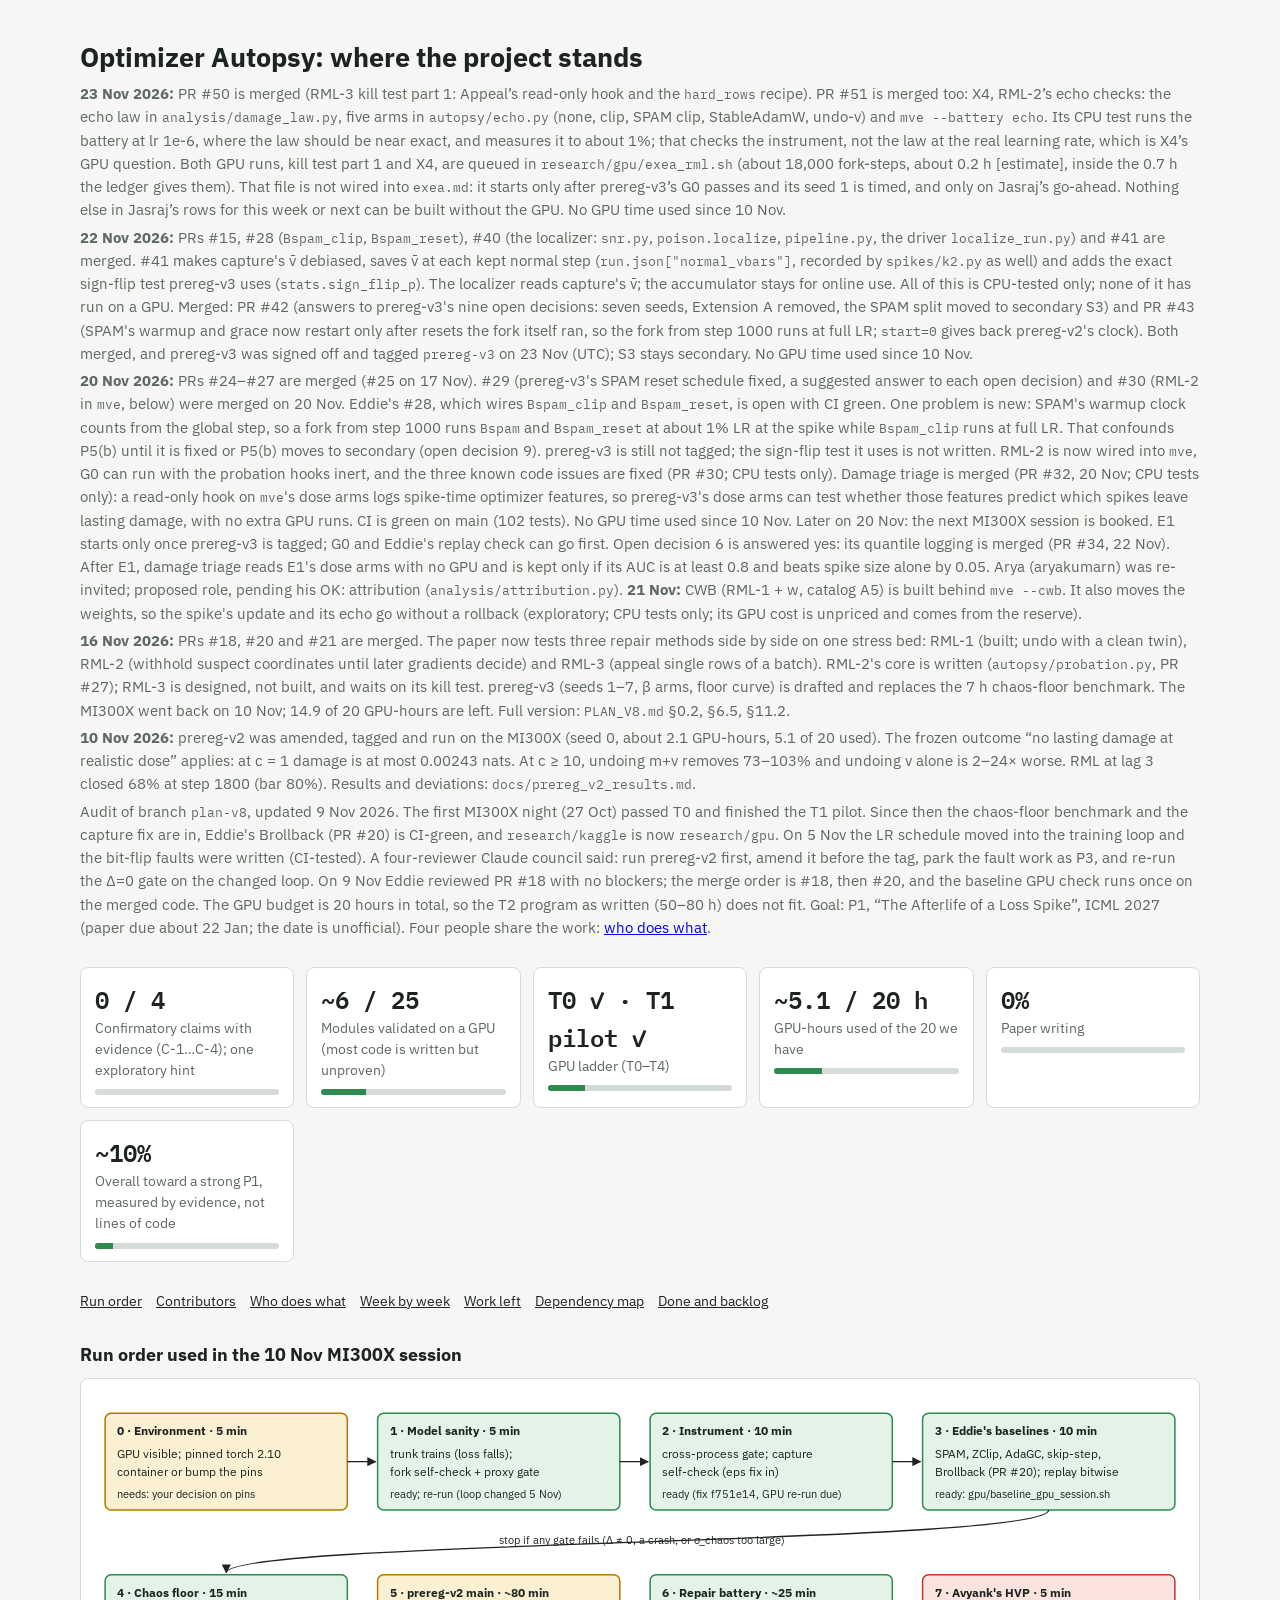
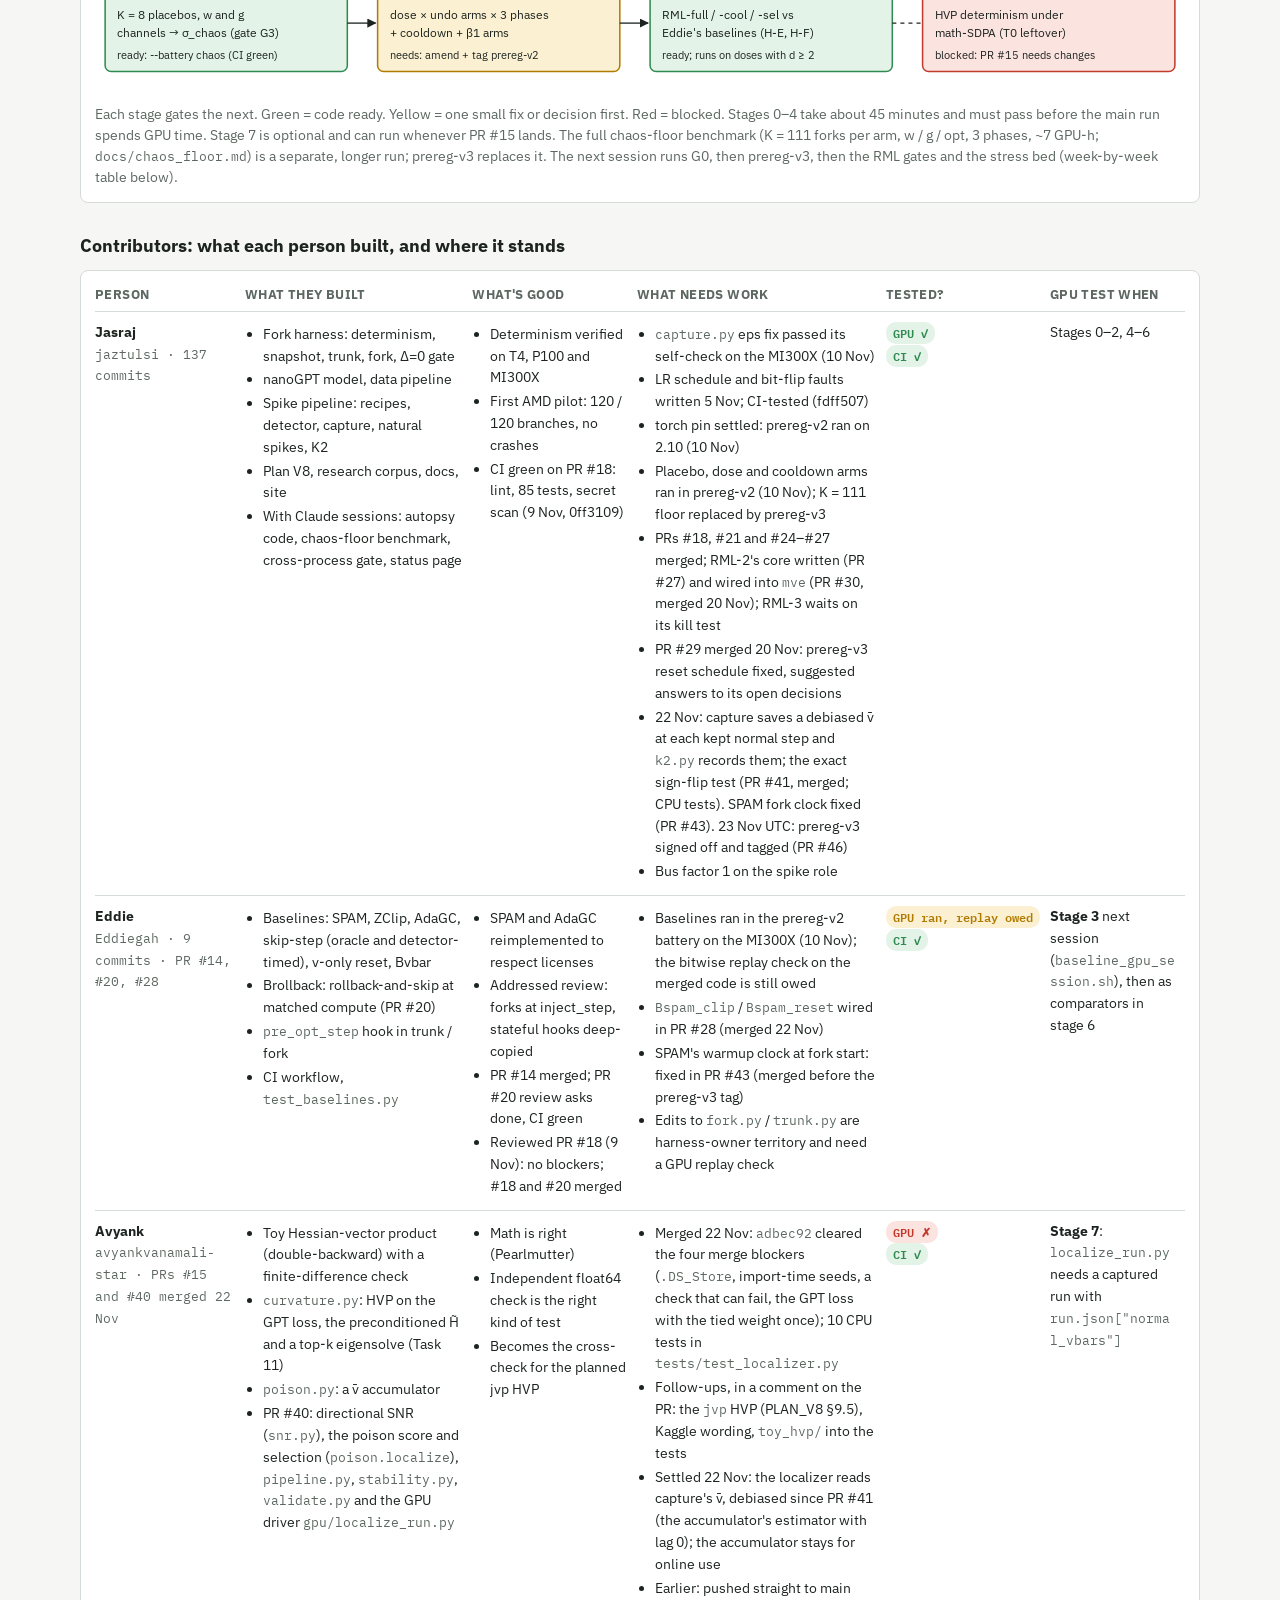
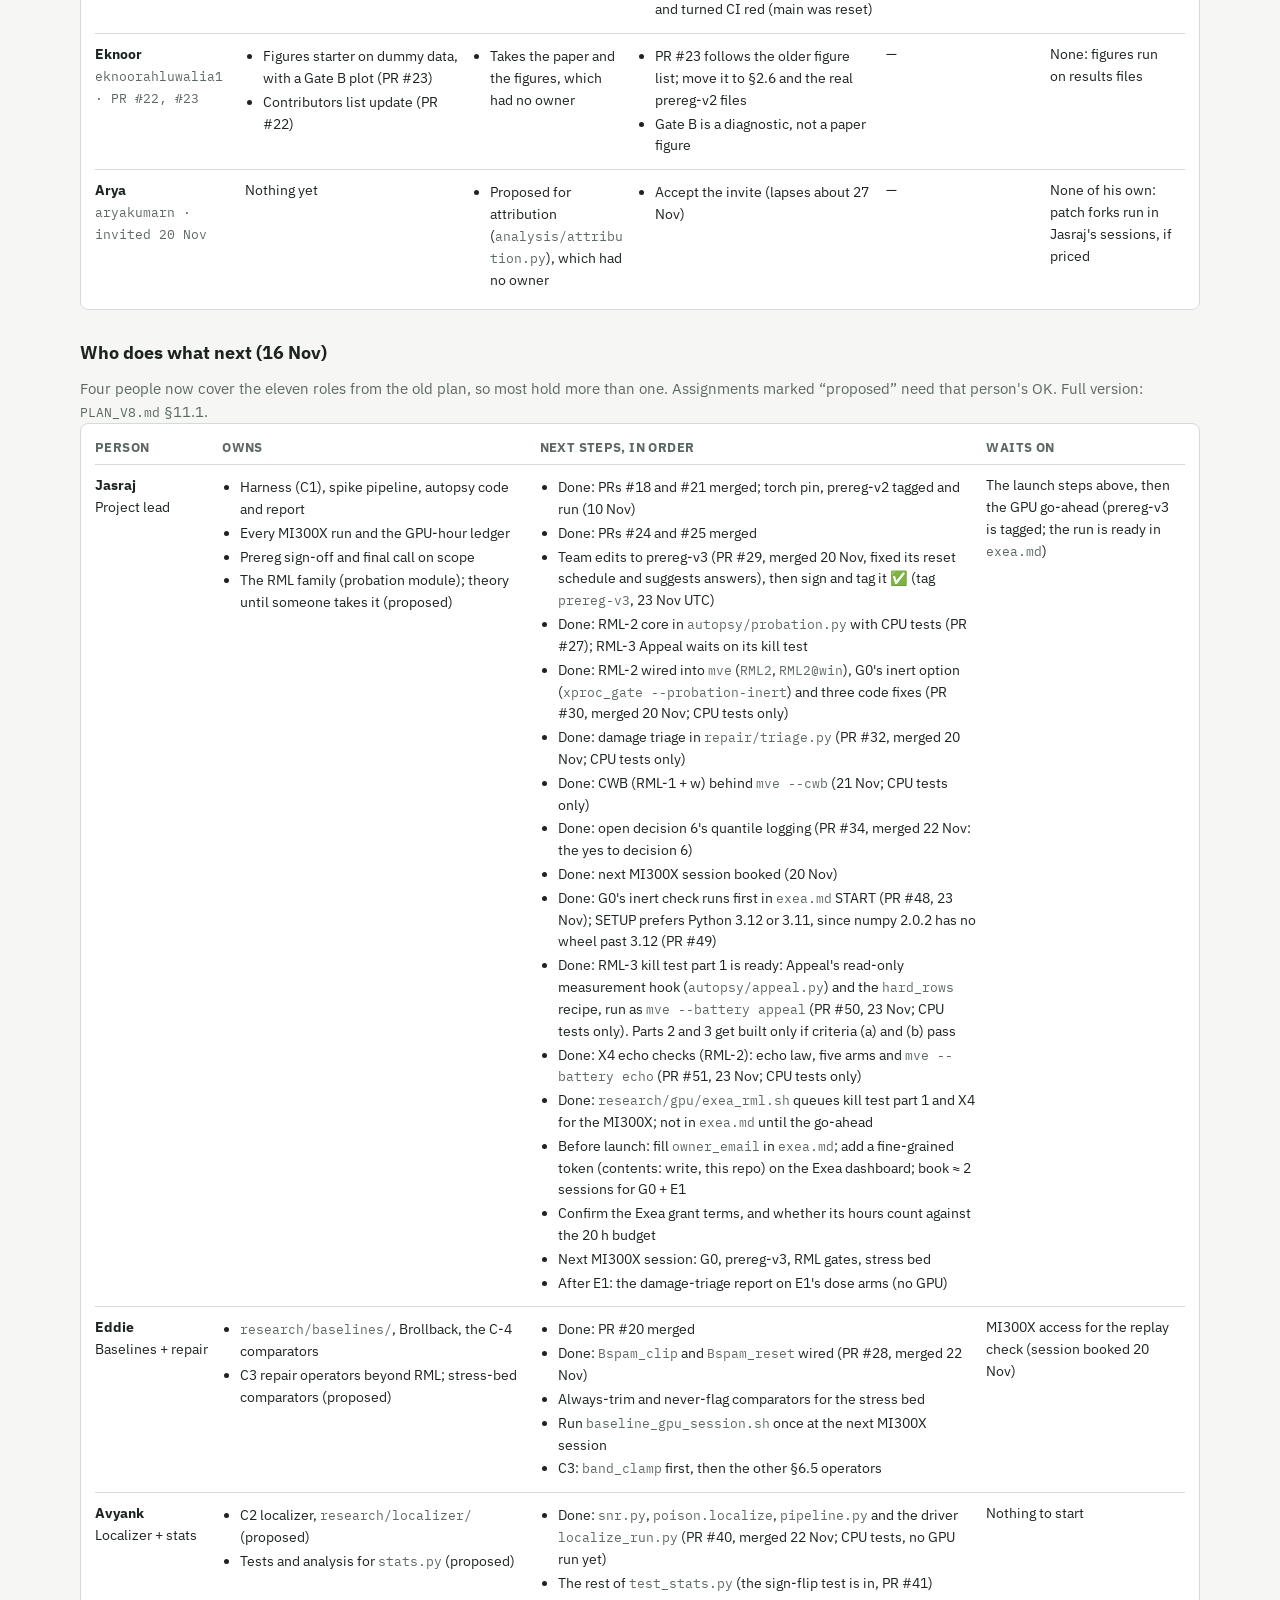
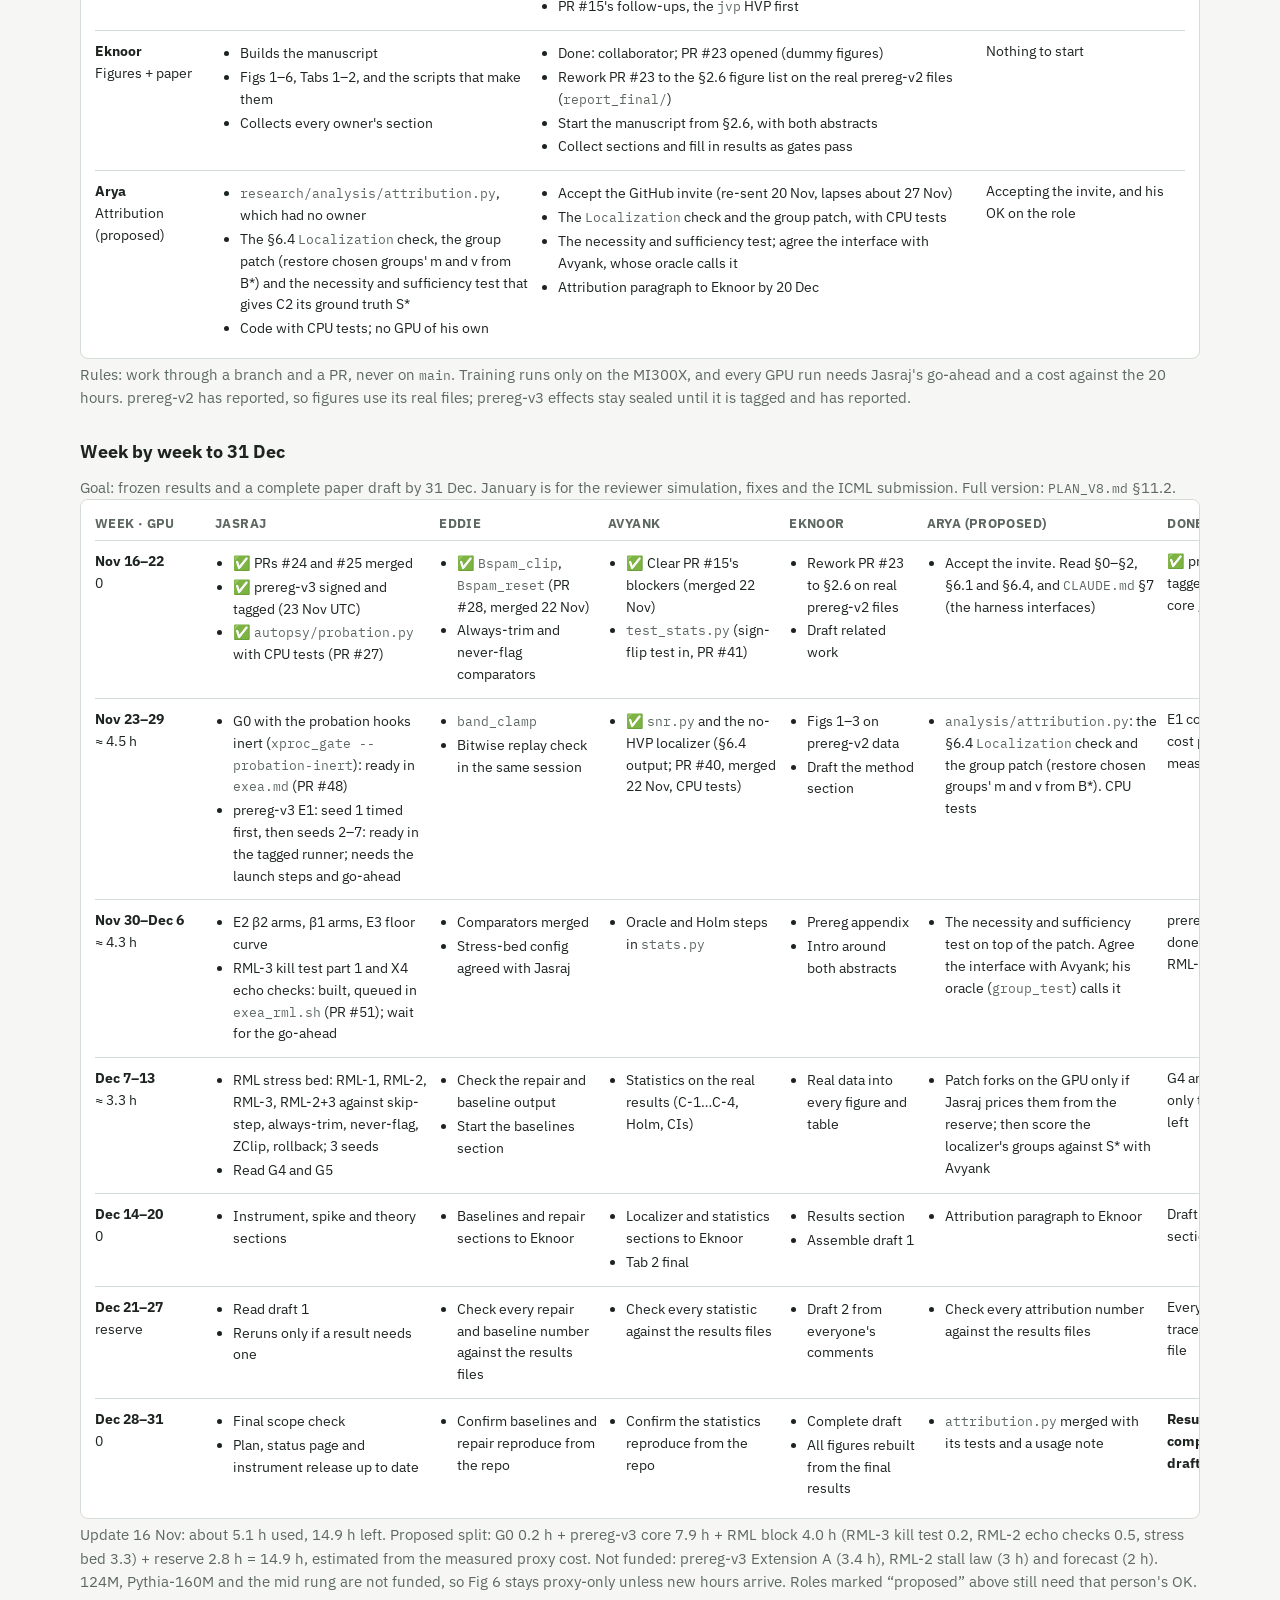
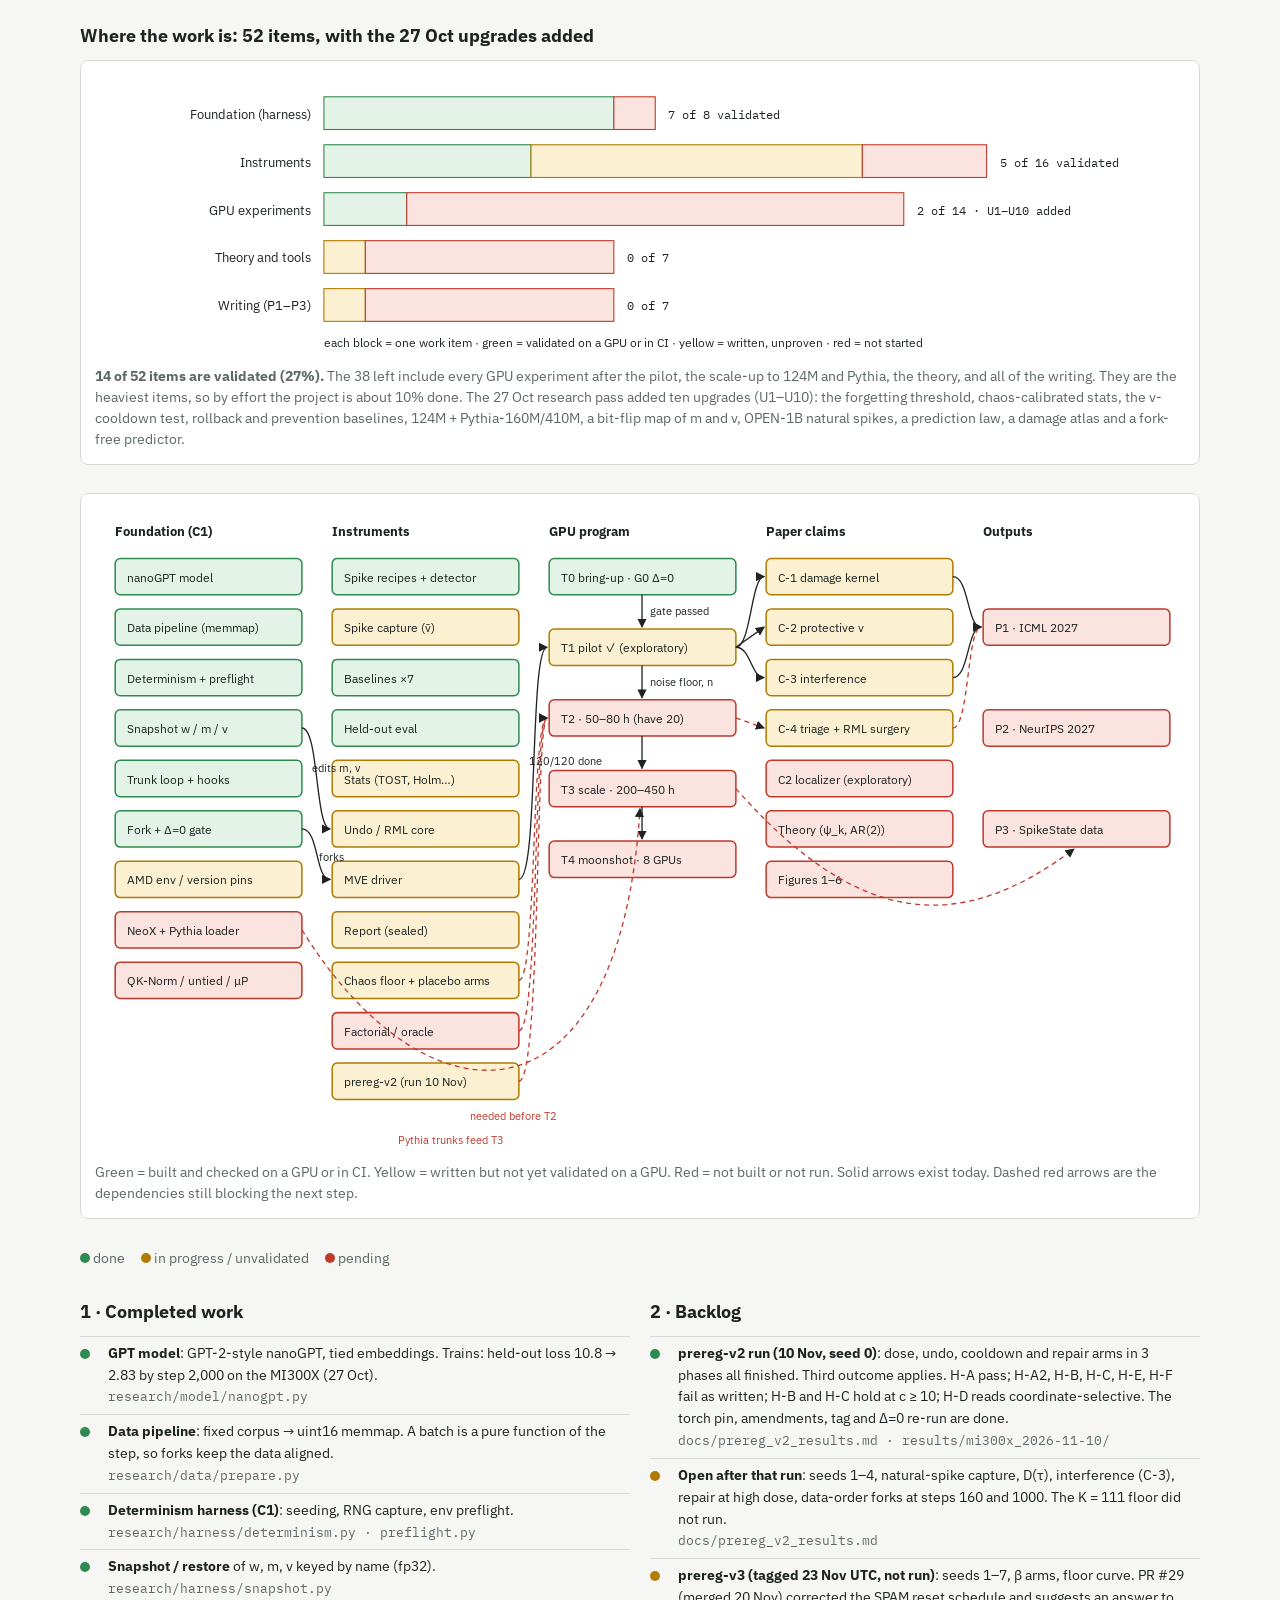
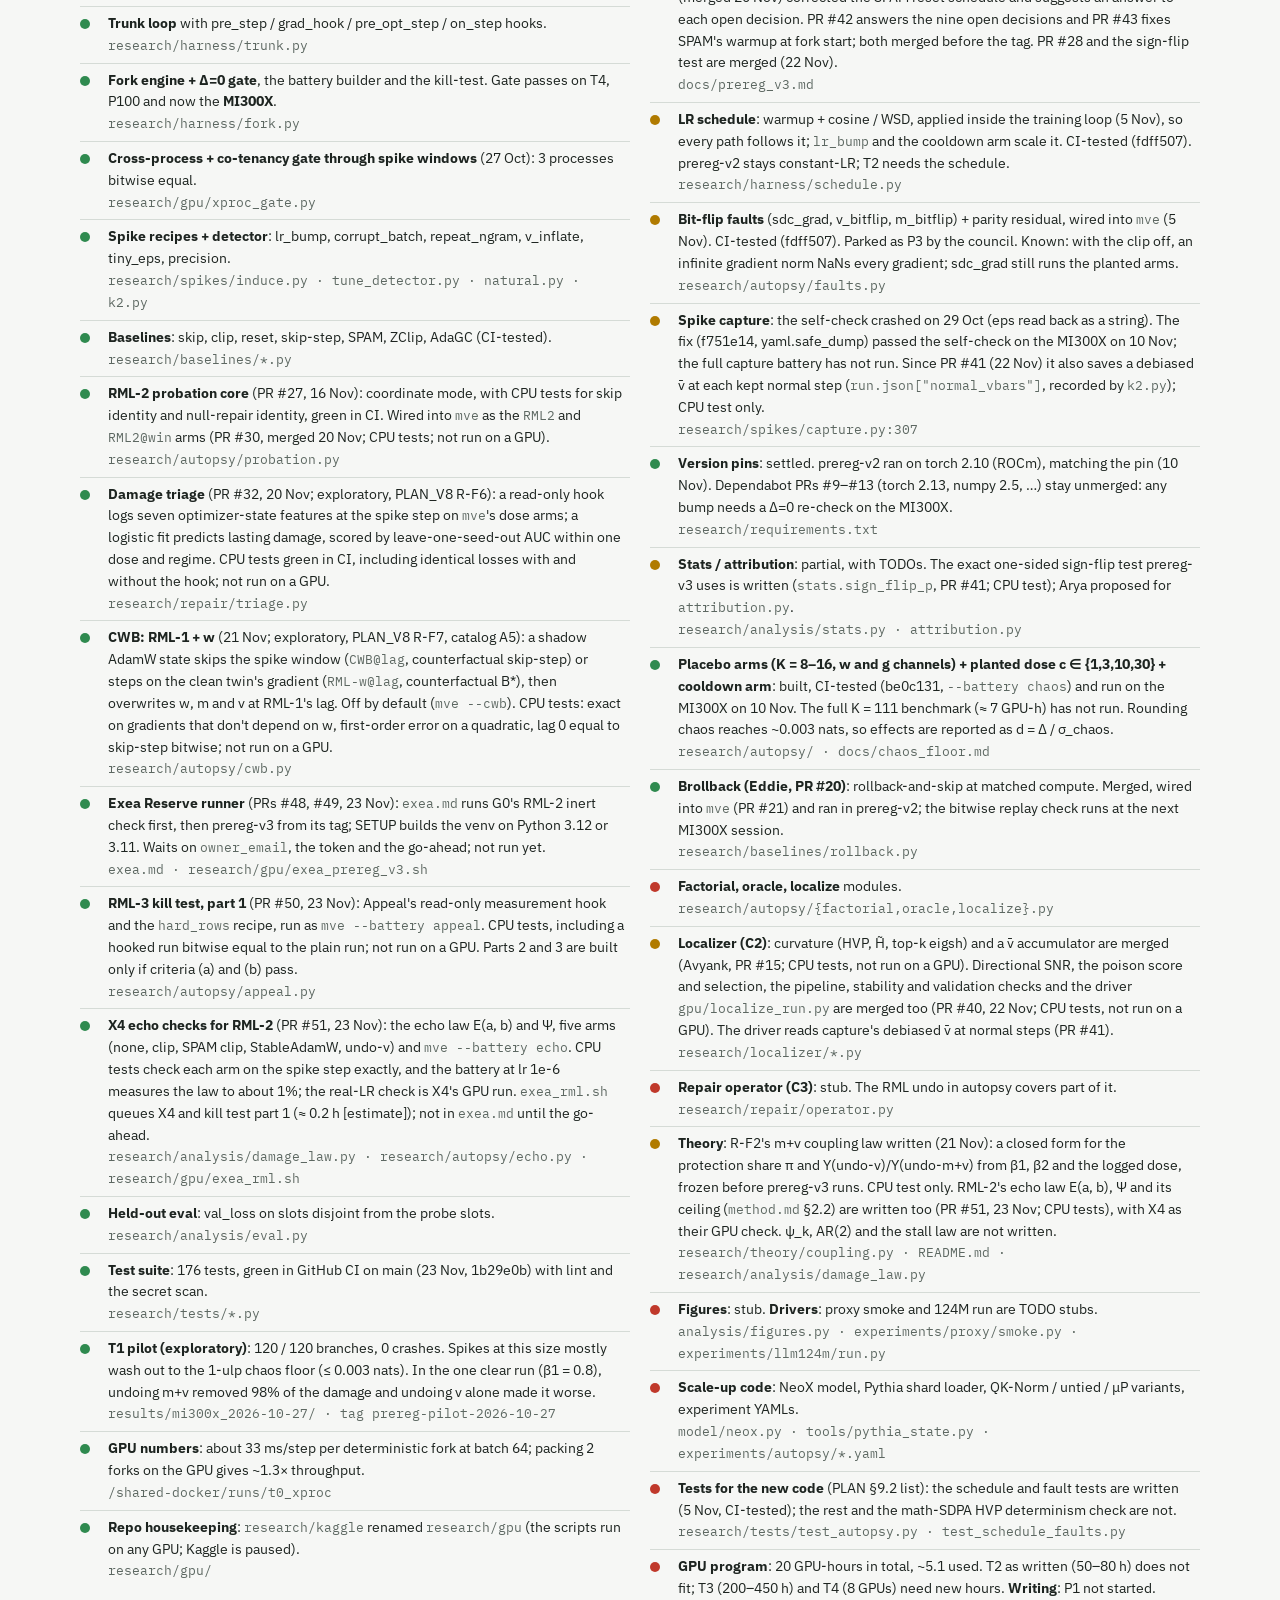
==== commit e2cd1699: "Status: ledger rows for PRs #48-#51, 176 tests green on main, echo sign in SUMMARY status.html: Comp" ====
--- a/docs/status.html
+++ b/docs/status.html
@@ -114,13 +114,13 @@
 <div class="people">
 <table>
 <tr><th>Person</th><th>What they built</th><th>What's good</th><th>What needs work</th><th>Tested?</th><th>GPU test when</th></tr>
-<tr><td><b>Jasraj</b><br><code>jaztulsi · 84 commits</code></td>
+<tr><td><b>Jasraj</b><br><code>jaztulsi · 137 commits</code></td>
 <td><ul class="tight"><li>Fork harness: determinism, snapshot, trunk, fork, Δ=0 gate</li><li>nanoGPT model, data pipeline</li><li>Spike pipeline: recipes, detector, capture, natural spikes, K2</li><li>Plan V8, research corpus, docs, site</li><li>With Claude sessions: autopsy code, chaos-floor benchmark, cross-process gate, status page</li></ul></td>
 <td><ul class="tight"><li>Determinism verified on T4, P100 and MI300X</li><li>First AMD pilot: 120 / 120 branches, no crashes</li><li>CI green on PR #18: lint, 85 tests, secret scan (9 Nov, 0ff3109)</li></ul></td>
 <td><ul class="tight"><li><code>capture.py</code> eps fix passed its self-check on the MI300X (10 Nov)</li><li>LR schedule and bit-flip faults written 5 Nov; CI-tested (fdff507)</li><li>torch pin settled: prereg-v2 ran on 2.10 (10 Nov)</li><li>Placebo, dose and cooldown arms ran in prereg-v2 (10 Nov); K = 111 floor replaced by prereg-v3</li><li>PRs #18, #21 and #24–#27 merged; RML-2's core written (PR #27) and wired into <code>mve</code> (PR #30, merged 20 Nov); RML-3 waits on its kill test</li><li>PR #29 merged 20 Nov: prereg-v3 reset schedule fixed, suggested answers to its open decisions</li><li>22 Nov: capture saves a debiased v̄ at each kept normal step and <code>k2.py</code> records them; the exact sign-flip test (PR #41, merged; CPU tests). SPAM fork clock fixed (PR #43). 23 Nov UTC: prereg-v3 signed off and tagged (PR #46)</li><li>Bus factor 1 on the spike role</li></ul></td>
 <td><span class="pill p-ok">GPU ✓</span><br><span class="pill p-ok">CI ✓</span></td>
 <td>Stages 0–2, 4–6</td></tr>
-<tr><td><b>Eddie</b><br><code>Eddiegah · 8 commits · PR #14, #20</code></td>
+<tr><td><b>Eddie</b><br><code>Eddiegah · 9 commits · PR #14, #20, #28</code></td>
 <td><ul class="tight"><li>Baselines: SPAM, ZClip, AdaGC, skip-step (oracle and detector-timed), v-only reset, Bvbar</li><li>Brollback: rollback-and-skip at matched compute (PR #20)</li><li><code>pre_opt_step</code> hook in trunk / fork</li><li>CI workflow, <code>test_baselines.py</code></li></ul></td>
 <td><ul class="tight"><li>SPAM and AdaGC reimplemented to respect licenses</li><li>Addressed review: forks at inject_step, stateful hooks deep-copied</li><li>PR #14 merged; PR #20 review asks done, CI green</li><li>Reviewed PR #18 (9 Nov): no blockers; #18 and #20 merged</li></ul></td>
 <td><ul class="tight"><li>Baselines ran in the prereg-v2 battery on the MI300X (10 Nov); the bitwise replay check on the merged code is still owed</li><li><code>Bspam_clip</code> / <code>Bspam_reset</code> wired in PR #28 (merged 22 Nov)</li><li>SPAM's warmup clock at fork start: fixed in PR #43 (merged before the prereg-v3 tag)</li><li>Edits to <code>fork.py</code> / <code>trunk.py</code> are harness-owner territory and need a GPU replay check</li></ul></td>
@@ -358,8 +358,11 @@
 <tr><td><i class="dot d-ok"></i></td><td><b>RML-2 probation core</b> (PR #27, 16 Nov): coordinate mode, with CPU tests for skip identity and null-repair identity, green in CI. Wired into <code>mve</code> as the <code>RML2</code> and <code>RML2@win</code> arms (PR #30, merged 20 Nov; CPU tests; not run on a GPU).<br><code>research/autopsy/probation.py</code></td></tr>
 <tr><td><i class="dot d-ok"></i></td><td><b>Damage triage</b> (PR #32, 20 Nov; exploratory, PLAN_V8 R-F6): a read-only hook logs seven optimizer-state features at the spike step on <code>mve</code>'s dose arms; a logistic fit predicts lasting damage, scored by leave-one-seed-out AUC within one dose and regime. CPU tests green in CI, including identical losses with and without the hook; not run on a GPU.<br><code>research/repair/triage.py</code></td></tr>
 <tr><td><i class="dot d-ok"></i></td><td><b>CWB: RML-1 + w</b> (21 Nov; exploratory, PLAN_V8 R-F7, catalog A5): a shadow AdamW state skips the spike window (<code>CWB@lag</code>, counterfactual skip-step) or steps on the clean twin's gradient (<code>RML-w@lag</code>, counterfactual B*), then overwrites w, m and v at RML-1's lag. Off by default (<code>mve --cwb</code>). CPU tests: exact on gradients that don't depend on w, first-order error on a quadratic, lag 0 equal to skip-step bitwise; not run on a GPU.<br><code>research/autopsy/cwb.py</code></td></tr>
+<tr><td><i class="dot d-ok"></i></td><td><b>Exea Reserve runner</b> (PRs #48, #49, 23 Nov): <code>exea.md</code> runs G0's RML-2 inert check first, then prereg-v3 from its tag; SETUP builds the venv on Python 3.12 or 3.11. Waits on <code>owner_email</code>, the token and the go-ahead; not run yet.<br><code>exea.md · research/gpu/exea_prereg_v3.sh</code></td></tr>
+<tr><td><i class="dot d-ok"></i></td><td><b>RML-3 kill test, part 1</b> (PR #50, 23 Nov): Appeal's read-only measurement hook and the <code>hard_rows</code> recipe, run as <code>mve --battery appeal</code>. CPU tests, including a hooked run bitwise equal to the plain run; not run on a GPU. Parts 2 and 3 are built only if criteria (a) and (b) pass.<br><code>research/autopsy/appeal.py</code></td></tr>
+<tr><td><i class="dot d-ok"></i></td><td><b>X4 echo checks for RML-2</b> (PR #51, 23 Nov): the echo law E(a, b) and Ψ, five arms (none, clip, SPAM clip, StableAdamW, undo-v) and <code>mve --battery echo</code>. CPU tests check each arm on the spike step exactly, and the battery at lr 1e-6 measures the law to about 1%; the real-LR check is X4's GPU run. <code>exea_rml.sh</code> queues X4 and kill test part 1 (≈ 0.2 h [estimate]); not in <code>exea.md</code> until the go-ahead.<br><code>research/analysis/damage_law.py · research/autopsy/echo.py · research/gpu/exea_rml.sh</code></td></tr>
 <tr><td><i class="dot d-ok"></i></td><td><b>Held-out eval</b>: val_loss on slots disjoint from the probe slots.<br><code>research/analysis/eval.py</code></td></tr>
-<tr><td><i class="dot d-ok"></i></td><td><b>Test suite</b>: 102 tests, green in GitHub CI on main (20 Nov, 7646b5d) with lint and the secret scan.<br><code>research/tests/*.py</code></td></tr>
+<tr><td><i class="dot d-ok"></i></td><td><b>Test suite</b>: 176 tests, green in GitHub CI on main (23 Nov, 1b29e0b) with lint and the secret scan.<br><code>research/tests/*.py</code></td></tr>
 <tr><td><i class="dot d-ok"></i></td><td><b>T1 pilot (exploratory)</b>: 120 / 120 branches, 0 crashes. Spikes at this size mostly wash out to the 1-ulp chaos floor (≤ 0.003 nats). In the one clear run (β1 = 0.8), undoing m+v removed 98% of the damage and undoing v alone made it worse.<br><code>results/mi300x_2026-10-27/ · tag prereg-pilot-2026-10-27</code></td></tr>
 <tr><td><i class="dot d-ok"></i></td><td><b>GPU numbers</b>: about 33 ms/step per deterministic fork at batch 64; packing 2 forks on the GPU gives ~1.3× throughput.<br><code>/shared-docker/runs/t0_xproc</code></td></tr>
 <tr><td><i class="dot d-ok"></i></td><td><b>Repo housekeeping</b>: <code>research/kaggle</code> renamed <code>research/gpu</code> (the scripts run on any GPU; Kaggle is paused).<br><code>research/gpu/</code></td></tr>
@@ -381,7 +384,7 @@
 <tr><td><i class="dot d-todo"></i></td><td><b>Factorial, oracle, localize</b> modules.<br><code>research/autopsy/{factorial,oracle,localize}.py</code></td></tr>
 <tr><td><i class="dot d-wip"></i></td><td><b>Localizer (C2)</b>: curvature (HVP, H̃, top-k eigsh) and a v̄ accumulator are merged (Avyank, PR #15; CPU tests, not run on a GPU). Directional SNR, the poison score and selection, the pipeline, stability and validation checks and the driver <code>gpu/localize_run.py</code> are merged too (PR #40, 22 Nov; CPU tests, not run on a GPU). The driver reads capture's debiased v̄ at normal steps (PR #41).<br><code>research/localizer/*.py</code></td></tr>
 <tr><td><i class="dot d-todo"></i></td><td><b>Repair operator (C3)</b>: stub. The RML undo in autopsy covers part of it.<br><code>research/repair/operator.py</code></td></tr>
-<tr><td><i class="dot d-wip"></i></td><td><b>Theory</b>: R-F2's m+v coupling law written (21 Nov): a closed form for the protection share π and Y(undo-v)/Y(undo-m+v) from β1, β2 and the logged dose, frozen before prereg-v3 runs. CPU test only. ψ_k, AR(2) and the stall law are not written.<br><code>research/theory/coupling.py · README.md</code></td></tr>
+<tr><td><i class="dot d-wip"></i></td><td><b>Theory</b>: R-F2's m+v coupling law written (21 Nov): a closed form for the protection share π and Y(undo-v)/Y(undo-m+v) from β1, β2 and the logged dose, frozen before prereg-v3 runs. CPU test only. RML-2's echo law E(a, b), Ψ and its ceiling (<code>method.md</code> §2.2) are written too (PR #51, 23 Nov; CPU tests), with X4 as their GPU check. ψ_k, AR(2) and the stall law are not written.<br><code>research/theory/coupling.py · README.md · research/analysis/damage_law.py</code></td></tr>
 <tr><td><i class="dot d-todo"></i></td><td><b>Figures</b>: stub. <b>Drivers</b>: proxy smoke and 124M run are TODO stubs.<br><code>analysis/figures.py · experiments/proxy/smoke.py · experiments/llm124m/run.py</code></td></tr>
 <tr><td><i class="dot d-todo"></i></td><td><b>Scale-up code</b>: NeoX model, Pythia shard loader, QK-Norm / untied / μP variants, experiment YAMLs.<br><code>model/neox.py · tools/pythia_state.py · experiments/autopsy/*.yaml</code></td></tr>
 <tr><td><i class="dot d-todo"></i></td><td><b>Tests for the new code</b> (PLAN §9.2 list): the schedule and fault tests are written (5 Nov, CI-tested); the rest and the math-SDPA HVP determinism check are not.<br><code>research/tests/test_autopsy.py · test_schedule_faults.py</code></td></tr>
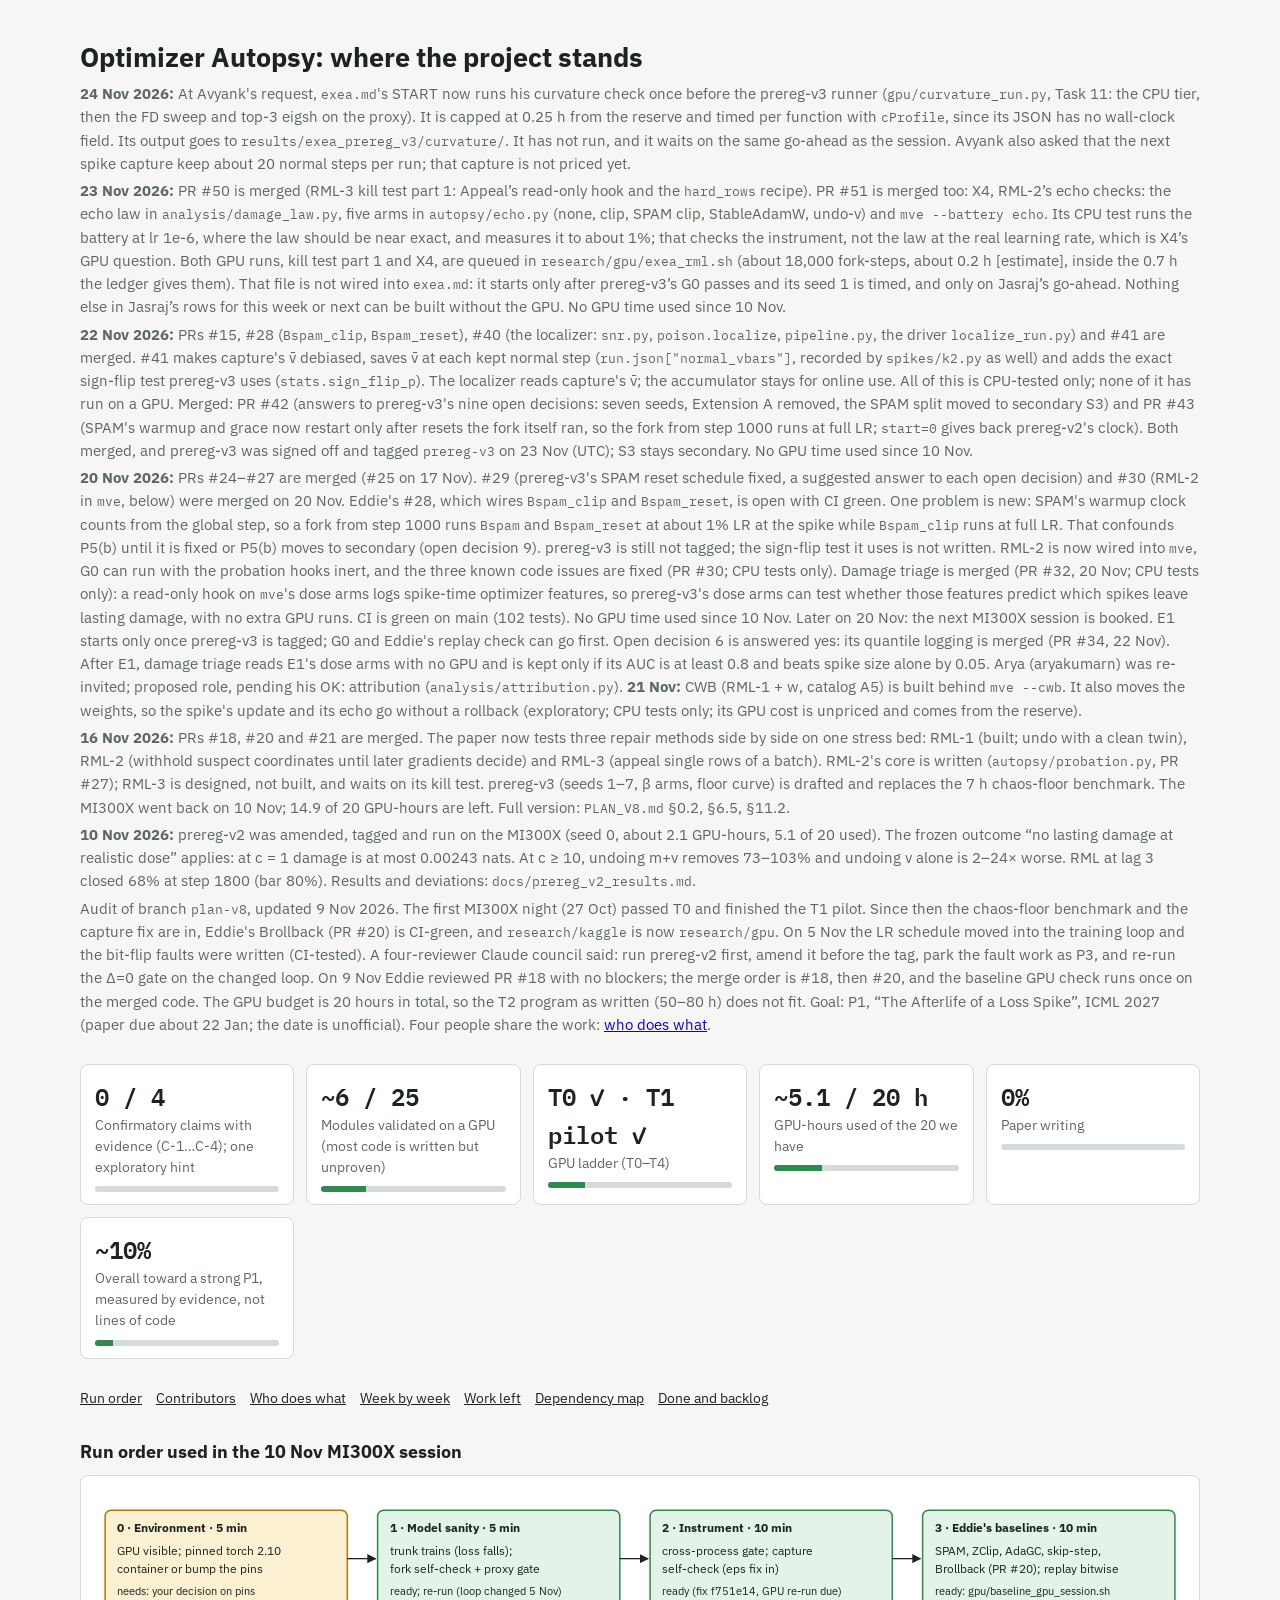
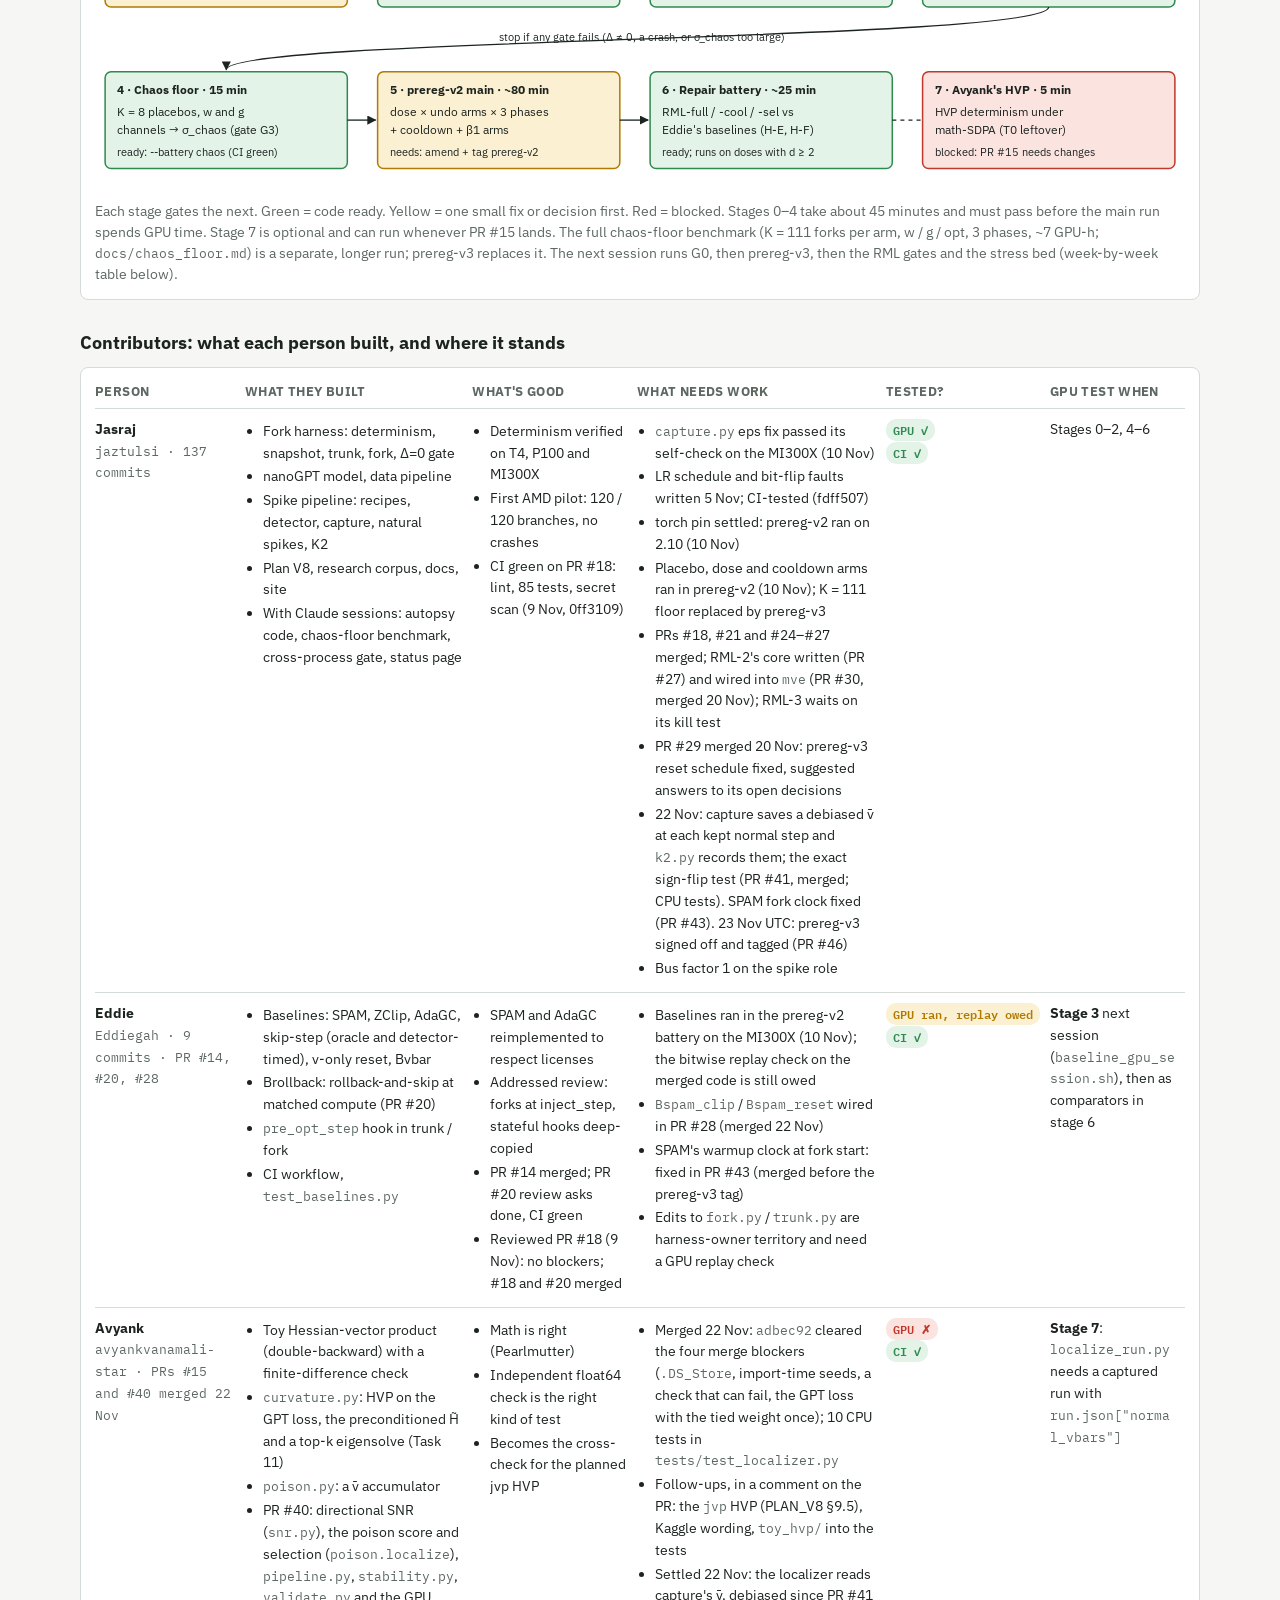
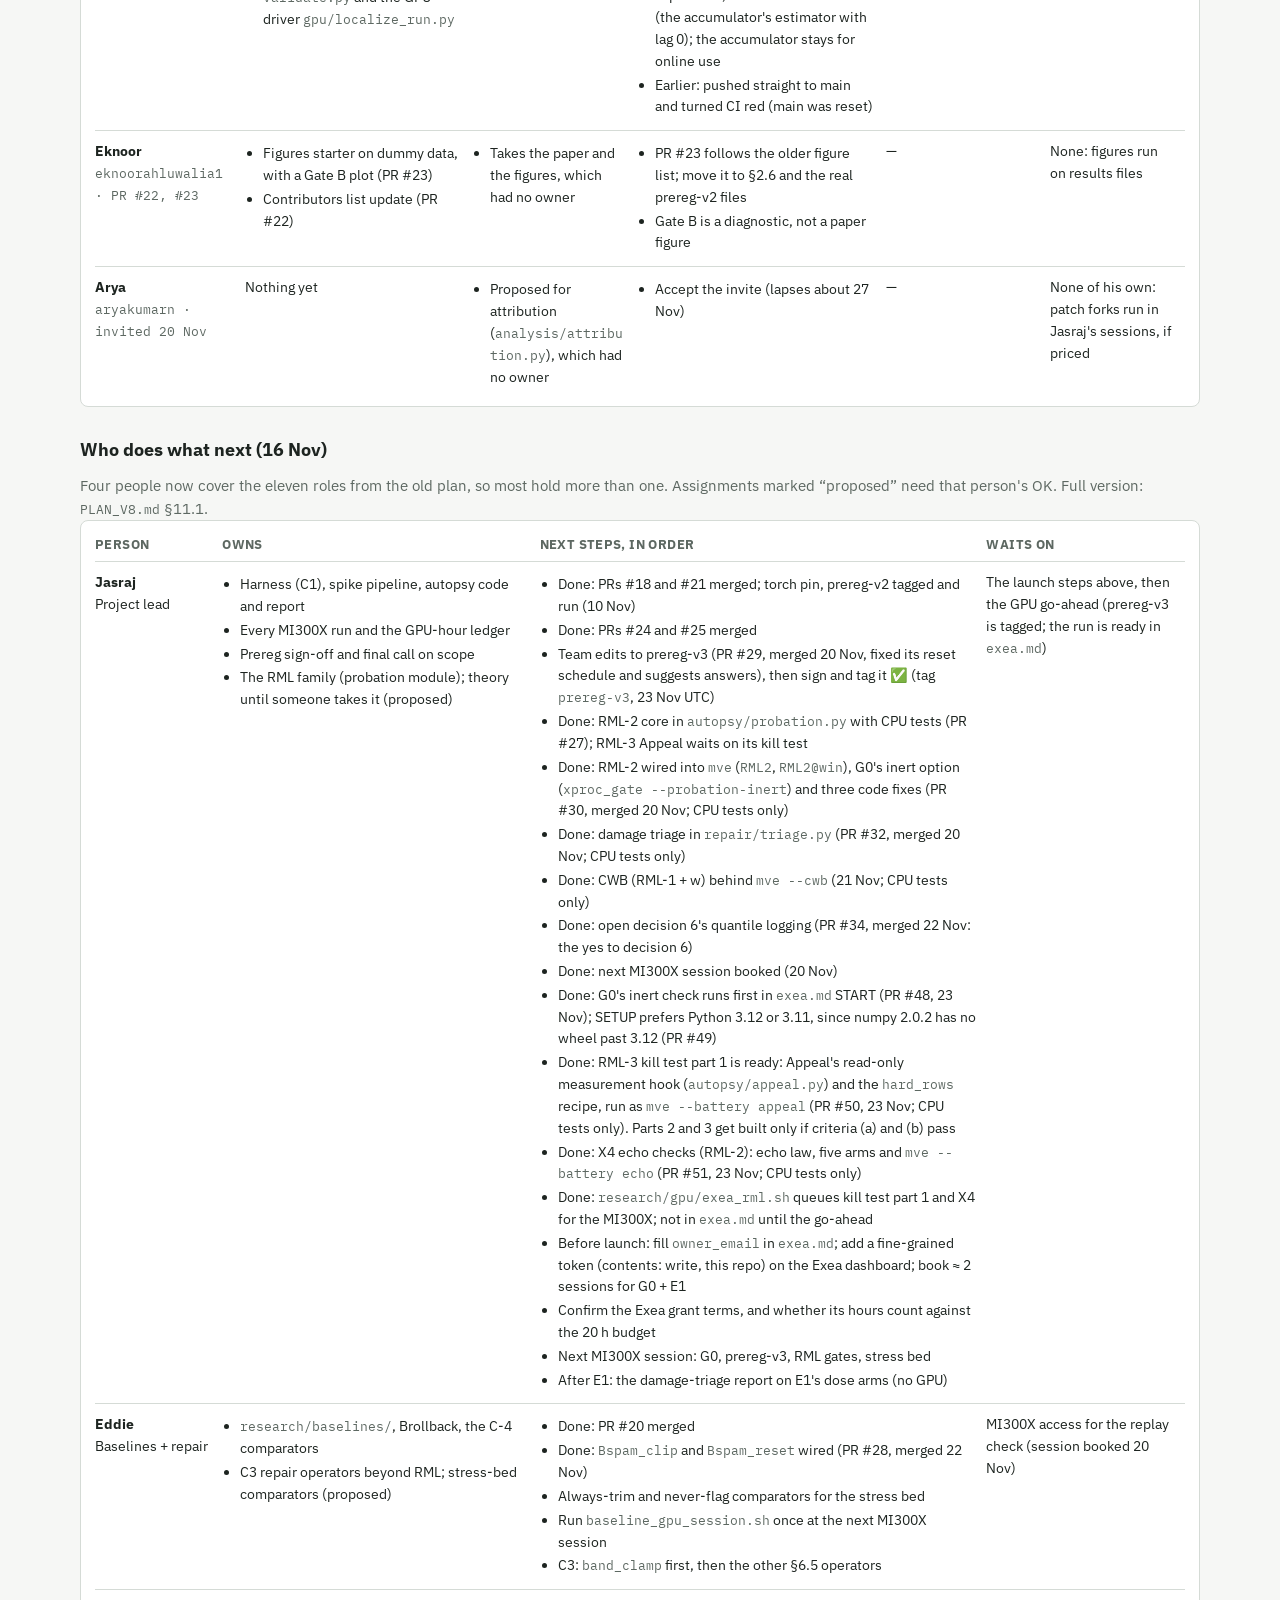
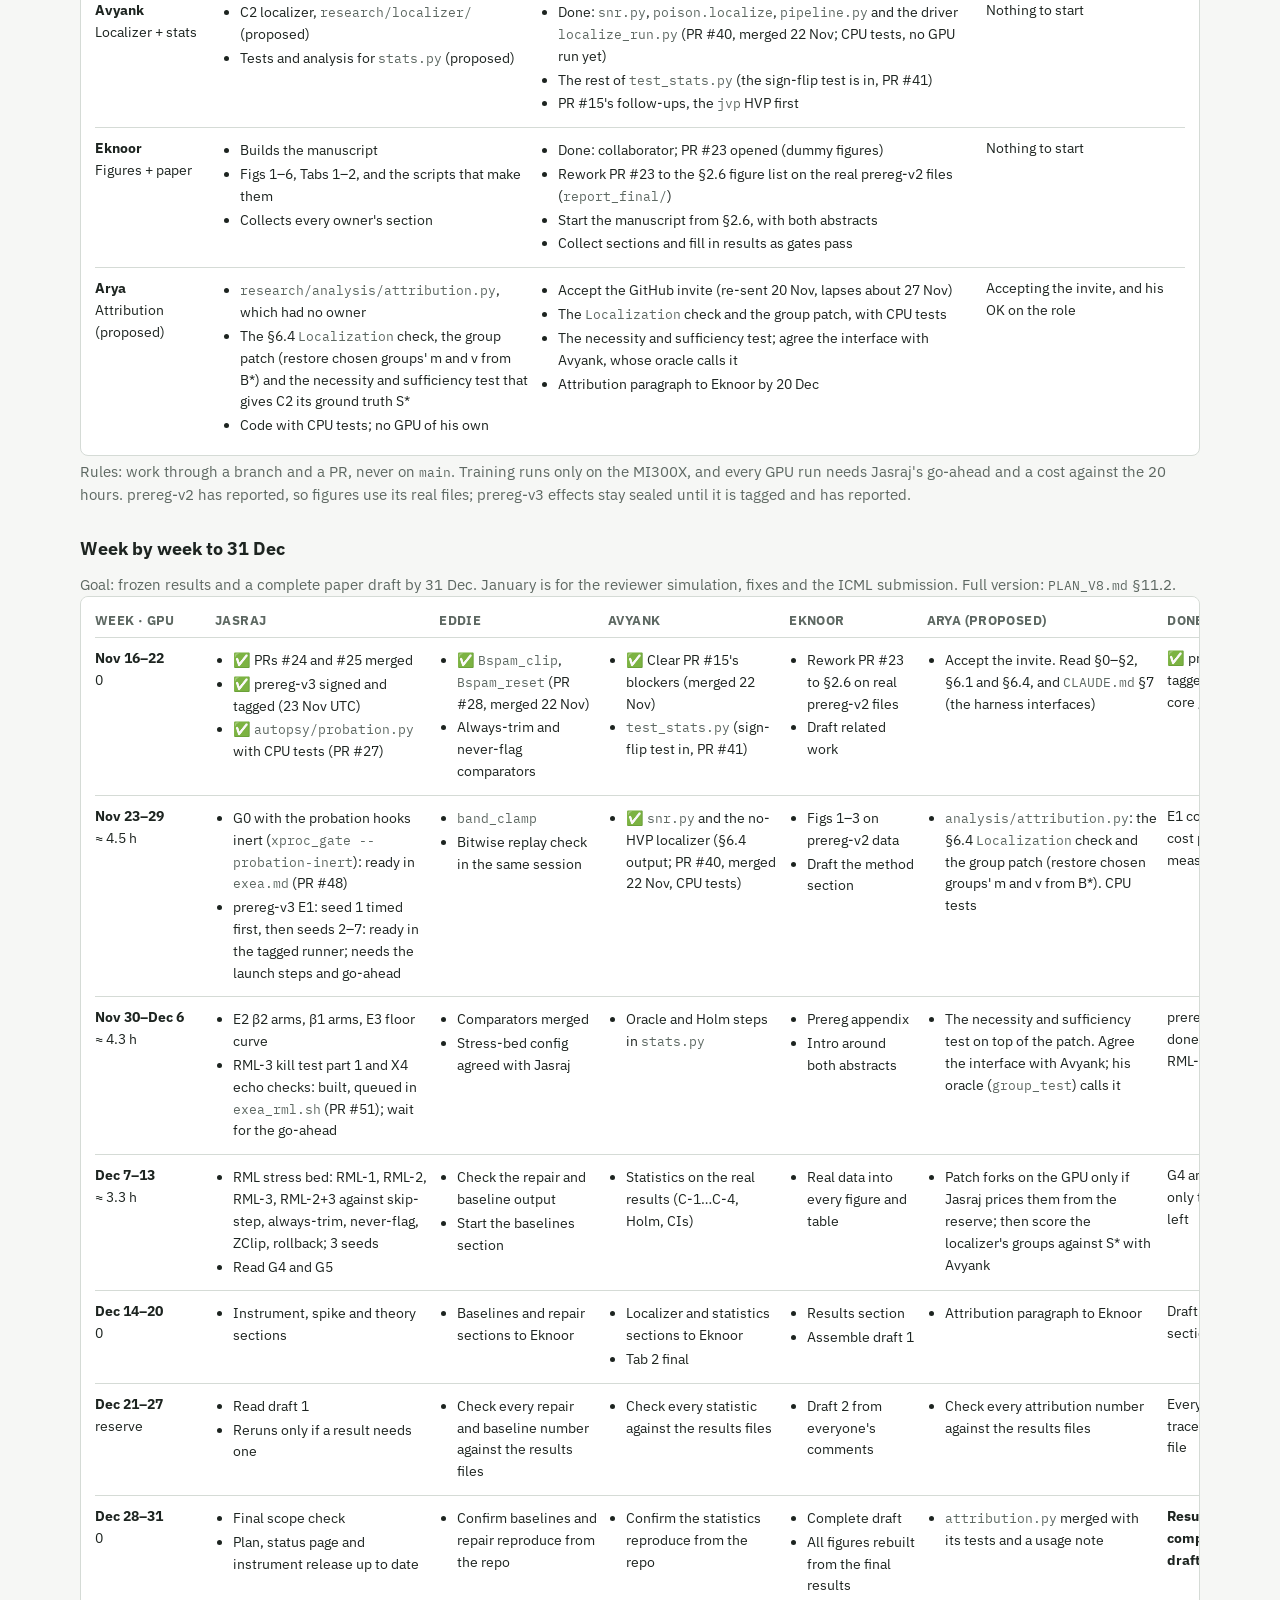
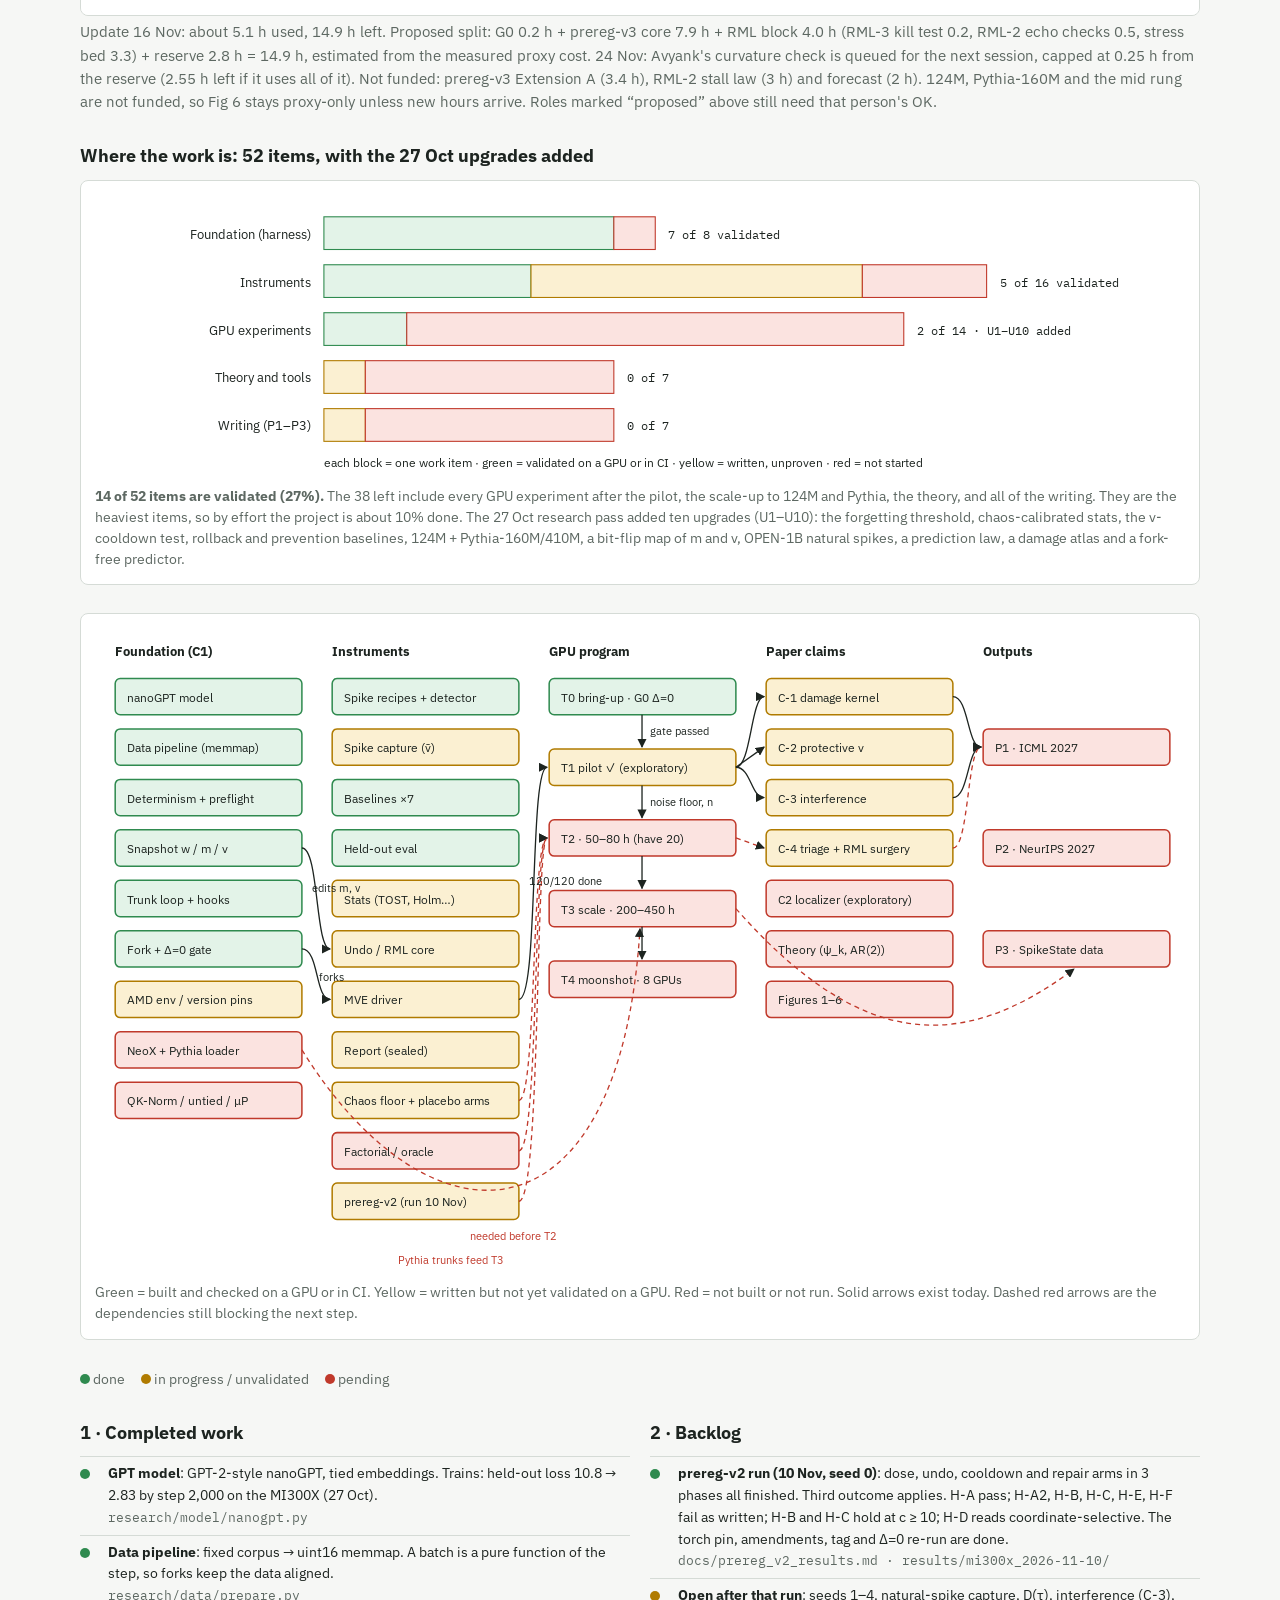
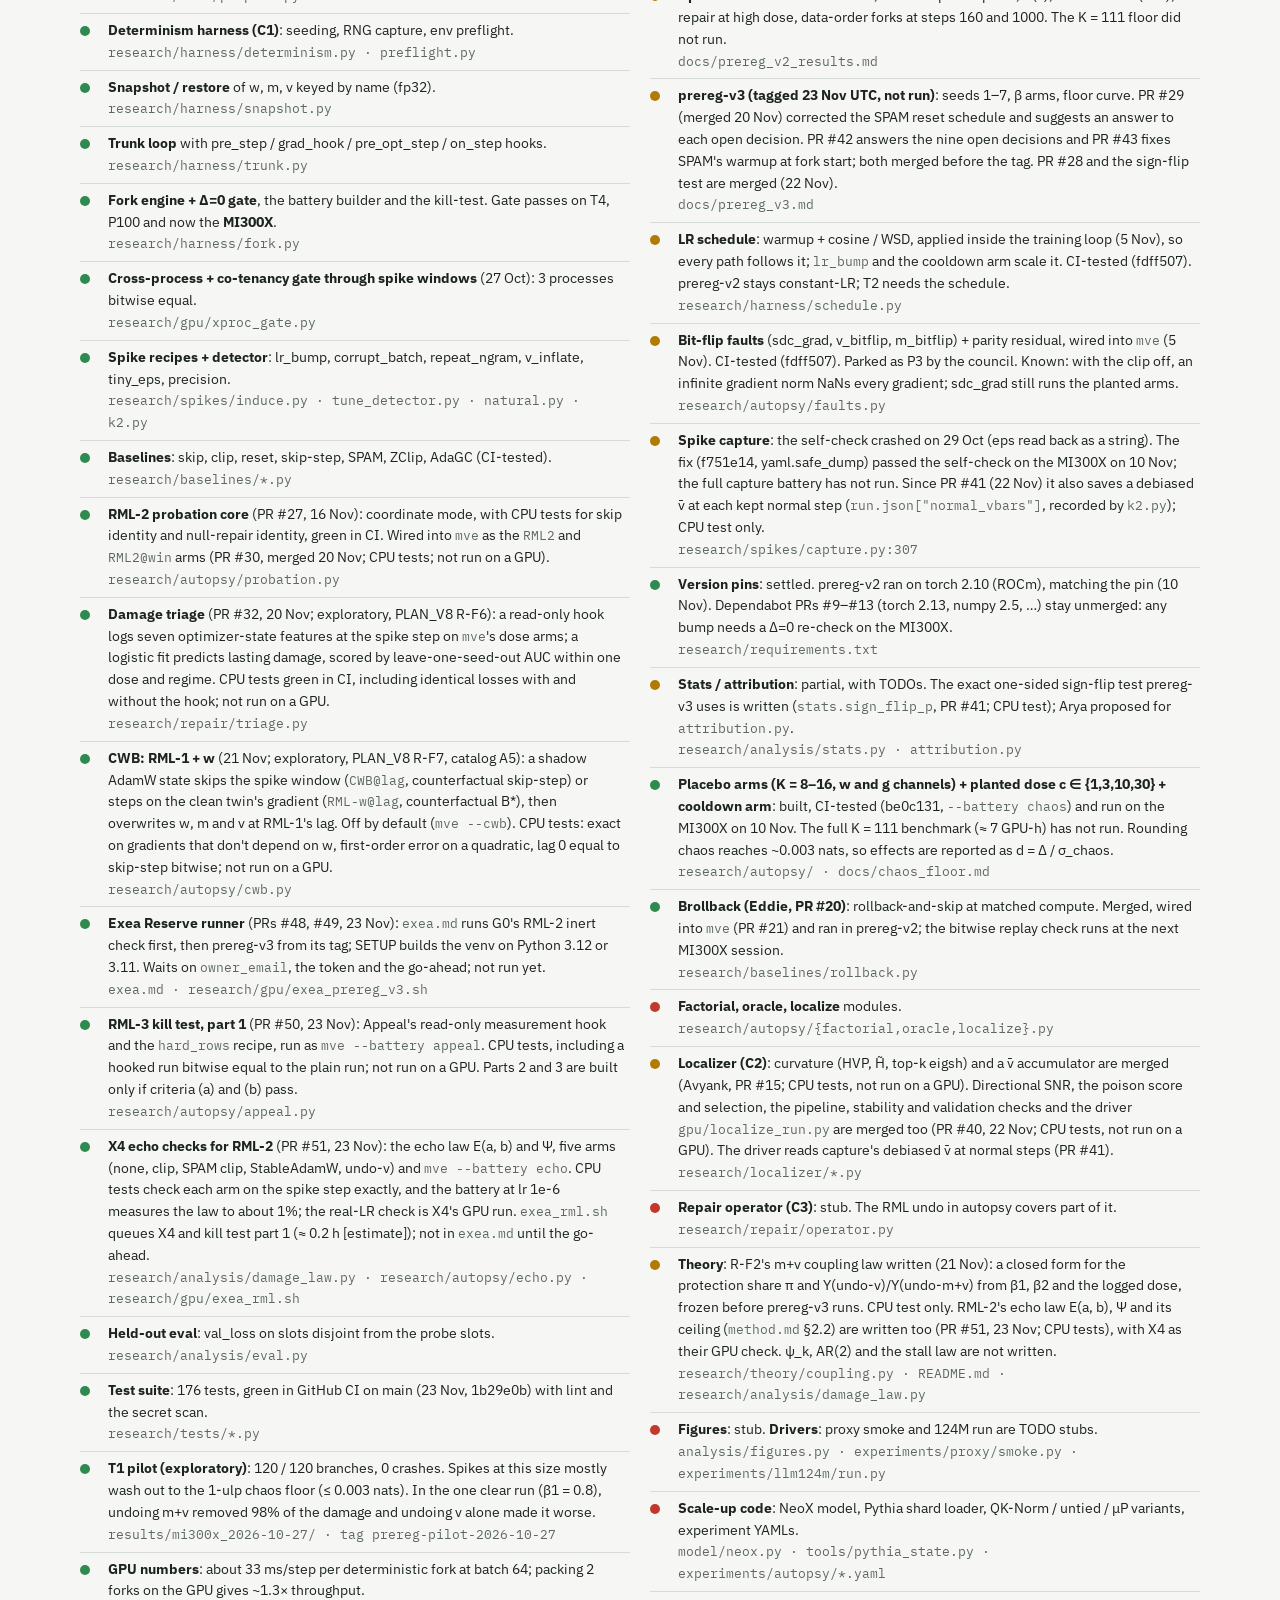
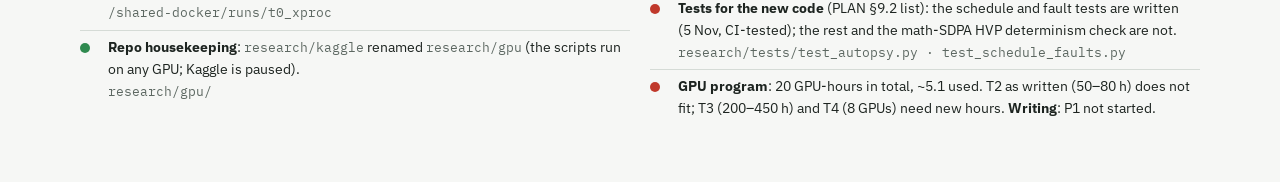
==== commit 7add78d6: "exea: run Avyank's curvature check once before the prereg-v3 runner, capped at 0.25 h START runs res" ====
--- a/docs/status.html
+++ b/docs/status.html
@@ -56,6 +56,7 @@
 <main>
 <header>
   <h1>Optimizer Autopsy: where the project stands</h1>
+  <p class="sub"><b>24 Nov 2026:</b> At Avyank's request, <code>exea.md</code>'s START now runs his curvature check once before the prereg-v3 runner (<code>gpu/curvature_run.py</code>, Task 11: the CPU tier, then the FD sweep and top-3 eigsh on the proxy). It is capped at 0.25 h from the reserve and timed per function with <code>cProfile</code>, since its JSON has no wall-clock field. Its output goes to <code>results/exea_prereg_v3/curvature/</code>. It has not run, and it waits on the same go-ahead as the session. Avyank also asked that the next spike capture keep about 20 normal steps per run; that capture is not priced yet.</p>
   <p class="sub"><b>23 Nov 2026:</b> PR #50 is merged (RML-3 kill test part 1: Appeal’s read-only hook and the <code>hard_rows</code> recipe). PR #51 is merged too: X4, RML-2’s echo checks: the echo law in <code>analysis/damage_law.py</code>, five arms in <code>autopsy/echo.py</code> (none, clip, SPAM clip, StableAdamW, undo-v) and <code>mve --battery echo</code>. Its CPU test runs the battery at lr 1e-6, where the law should be near exact, and measures it to about 1%; that checks the instrument, not the law at the real learning rate, which is X4’s GPU question. Both GPU runs, kill test part 1 and X4, are queued in <code>research/gpu/exea_rml.sh</code> (about 18,000 fork-steps, about 0.2 h [estimate], inside the 0.7 h the ledger gives them). That file is not wired into <code>exea.md</code>: it starts only after prereg-v3’s G0 passes and its seed 1 is timed, and only on Jasraj’s go-ahead. Nothing else in Jasraj’s rows for this week or next can be built without the GPU. No GPU time used since 10 Nov.</p>
   <p class="sub"><b>22 Nov 2026:</b> PRs #15, #28 (<code>Bspam_clip</code>, <code>Bspam_reset</code>), #40 (the localizer: <code>snr.py</code>, <code>poison.localize</code>, <code>pipeline.py</code>, the driver <code>localize_run.py</code>) and #41 are merged. #41 makes capture's v̄ debiased, saves v̄ at each kept normal step (<code>run.json["normal_vbars"]</code>, recorded by <code>spikes/k2.py</code> as well) and adds the exact sign-flip test prereg-v3 uses (<code>stats.sign_flip_p</code>). The localizer reads capture's v̄; the accumulator stays for online use. All of this is CPU-tested only; none of it has run on a GPU. Merged: PR #42 (answers to prereg-v3's nine open decisions: seven seeds, Extension A removed, the SPAM split moved to secondary S3) and PR #43 (SPAM's warmup and grace now restart only after resets the fork itself ran, so the fork from step 1000 runs at full LR; <code>start=0</code> gives back prereg-v2's clock). Both merged, and prereg-v3 was signed off and tagged <code>prereg-v3</code> on 23 Nov (UTC); S3 stays secondary. No GPU time used since 10 Nov.</p>
   <p class="sub"><b>20 Nov 2026:</b> PRs #24–#27 are merged (#25 on 17 Nov). #29 (prereg-v3's SPAM reset schedule fixed, a suggested answer to each open decision) and #30 (RML-2 in <code>mve</code>, below) were merged on 20 Nov. Eddie's #28, which wires <code>Bspam_clip</code> and <code>Bspam_reset</code>, is open with CI green. One problem is new: SPAM's warmup clock counts from the global step, so a fork from step 1000 runs <code>Bspam</code> and <code>Bspam_reset</code> at about 1% LR at the spike while <code>Bspam_clip</code> runs at full LR. That confounds P5(b) until it is fixed or P5(b) moves to secondary (open decision 9). prereg-v3 is still not tagged; the sign-flip test it uses is not written. RML-2 is now wired into <code>mve</code>, G0 can run with the probation hooks inert, and the three known code issues are fixed (PR #30; CPU tests only). Damage triage is merged (PR #32, 20 Nov; CPU tests only): a read-only hook on <code>mve</code>'s dose arms logs spike-time optimizer features, so prereg-v3's dose arms can test whether those features predict which spikes leave lasting damage, with no extra GPU runs. CI is green on main (102 tests). No GPU time used since 10 Nov. Later on 20 Nov: the next MI300X session is booked. E1 starts only once prereg-v3 is tagged; G0 and Eddie's replay check can go first. Open decision 6 is answered yes: its quantile logging is merged (PR #34, 22 Nov). After E1, damage triage reads E1's dose arms with no GPU and is kept only if its AUC is at least 0.8 and beats spike size alone by 0.05. Arya (aryakumarn) was re-invited; proposed role, pending his OK: attribution (<code>analysis/attribution.py</code>). <b>21 Nov:</b> CWB (RML-1 + w, catalog A5) is built behind <code>mve --cwb</code>. It also moves the weights, so the spike's update and its echo go without a rollback (exploratory; CPU tests only; its GPU cost is unpriced and comes from the reserve).</p>
@@ -236,7 +237,7 @@
 <td><b>Results frozen; complete paper draft</b></td></tr>
 </table>
 </div>
-<p class="sub">Update 16 Nov: about 5.1 h used, 14.9 h left. Proposed split: G0 0.2 h + prereg-v3 core 7.9 h + RML block 4.0 h (RML-3 kill test 0.2, RML-2 echo checks 0.5, stress bed 3.3) + reserve 2.8 h = 14.9 h, estimated from the measured proxy cost. Not funded: prereg-v3 Extension A (3.4 h), RML-2 stall law (3 h) and forecast (2 h). 124M, Pythia-160M and the mid rung are not funded, so Fig 6 stays proxy-only unless new hours arrive. Roles marked “proposed” above still need that person's OK.</p>
+<p class="sub">Update 16 Nov: about 5.1 h used, 14.9 h left. Proposed split: G0 0.2 h + prereg-v3 core 7.9 h + RML block 4.0 h (RML-3 kill test 0.2, RML-2 echo checks 0.5, stress bed 3.3) + reserve 2.8 h = 14.9 h, estimated from the measured proxy cost. 24 Nov: Avyank's curvature check is queued for the next session, capped at 0.25 h from the reserve (2.55 h left if it uses all of it). Not funded: prereg-v3 Extension A (3.4 h), RML-2 stall law (3 h) and forecast (2 h). 124M, Pythia-160M and the mid rung are not funded, so Fig 6 stays proxy-only unless new hours arrive. Roles marked “proposed” above still need that person's OK.</p>
 </section>
 
 <section id="work">
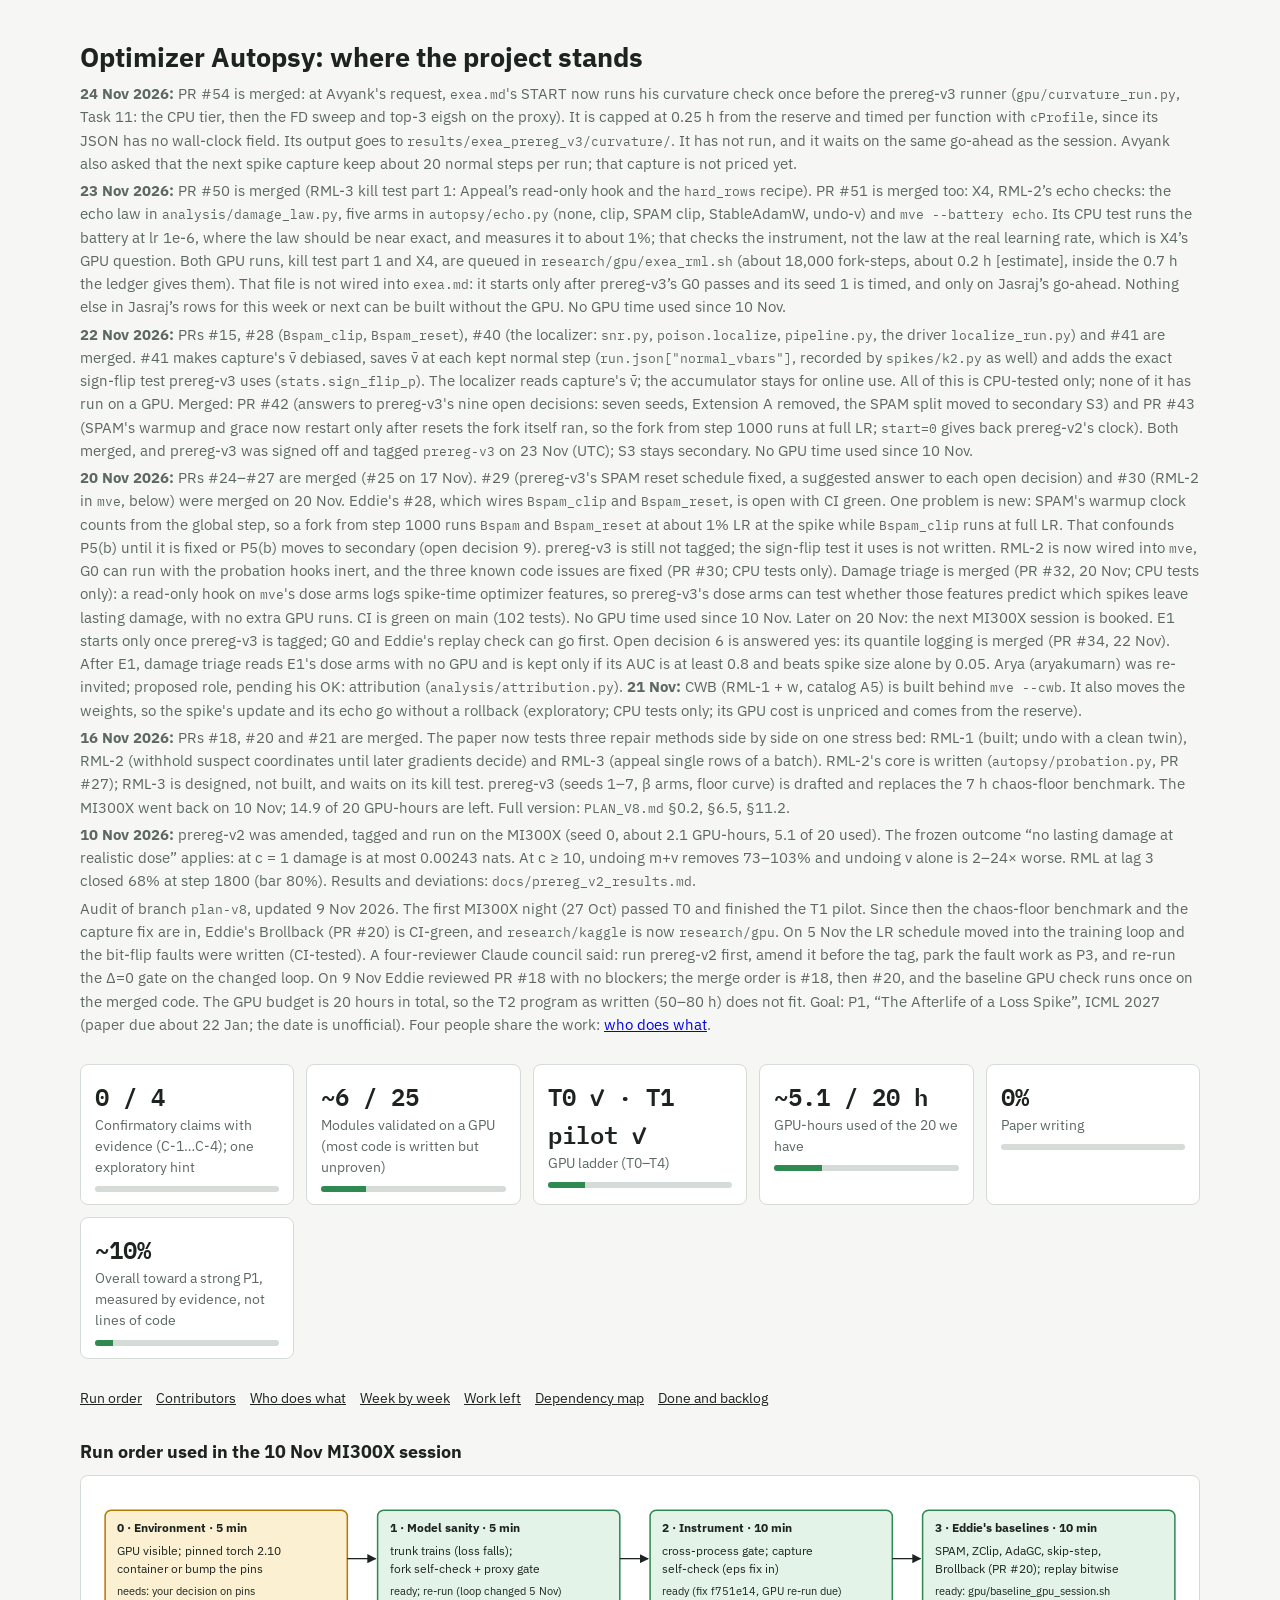
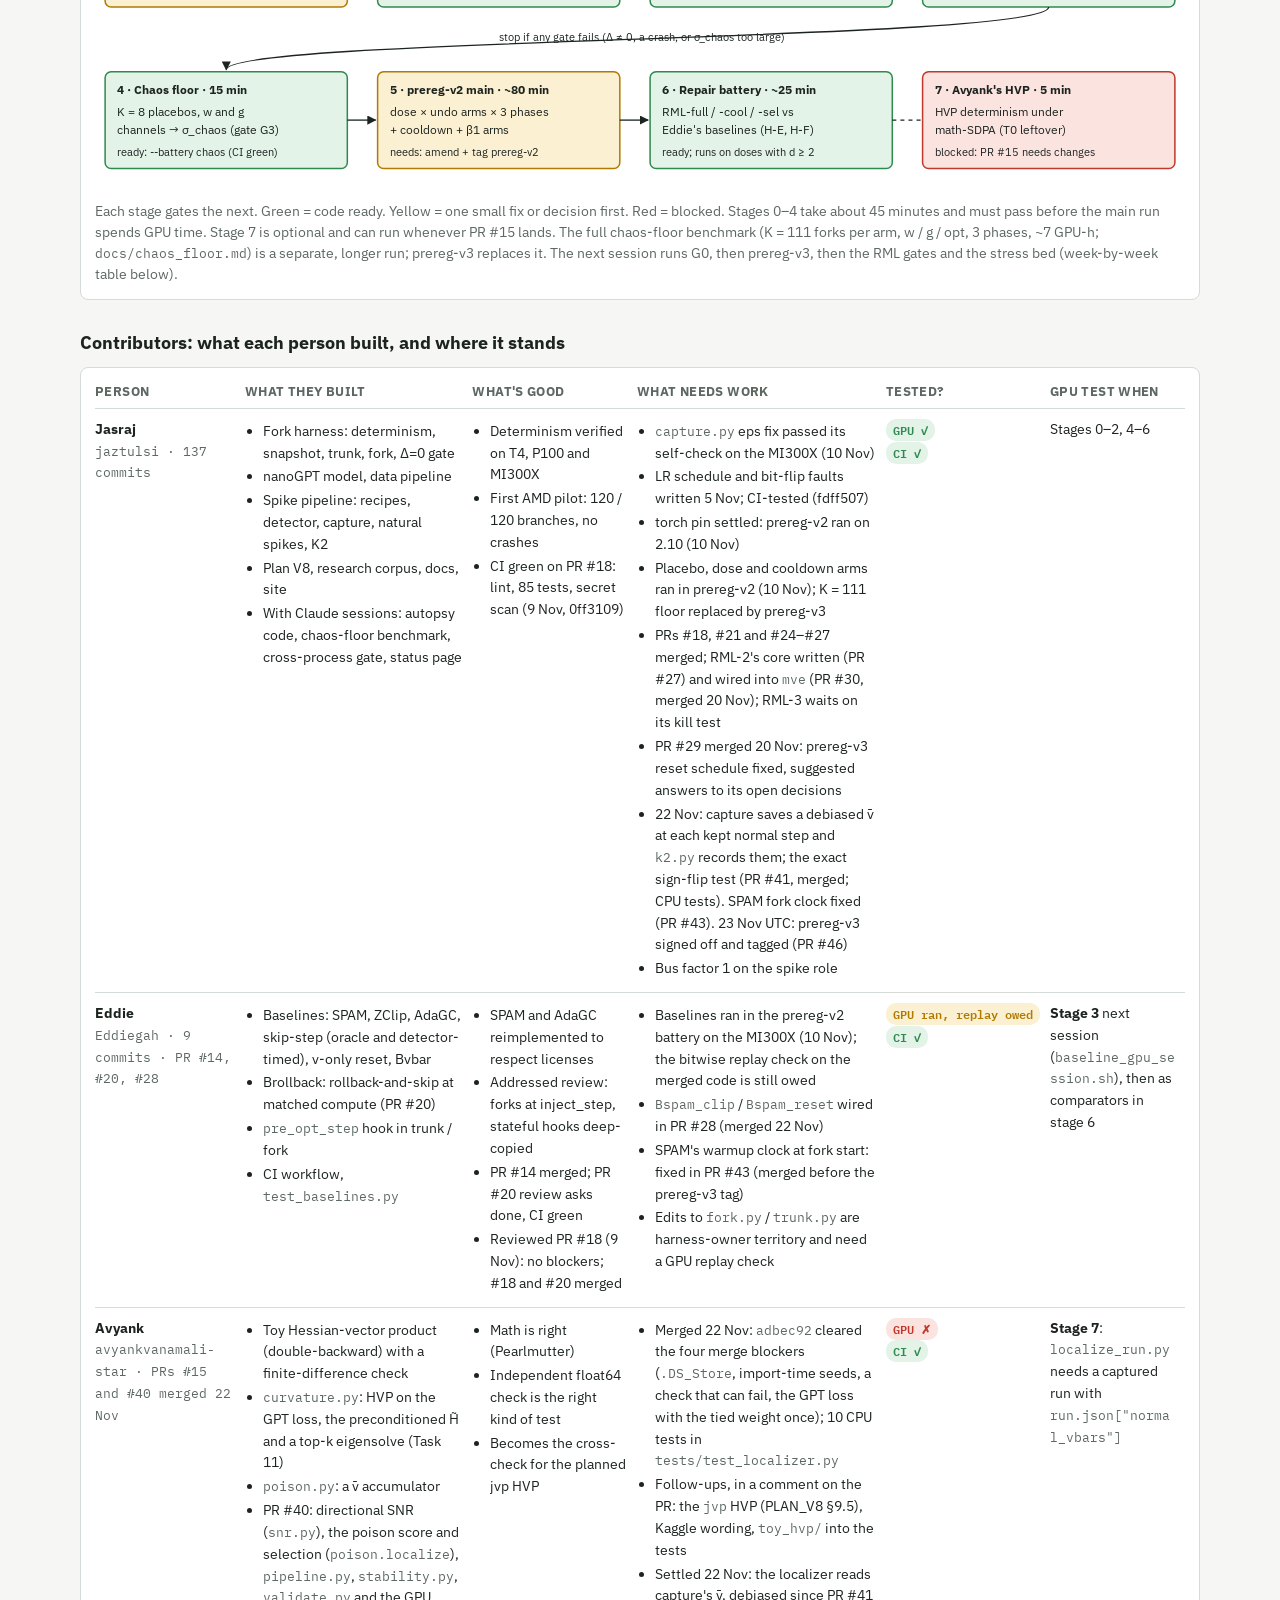
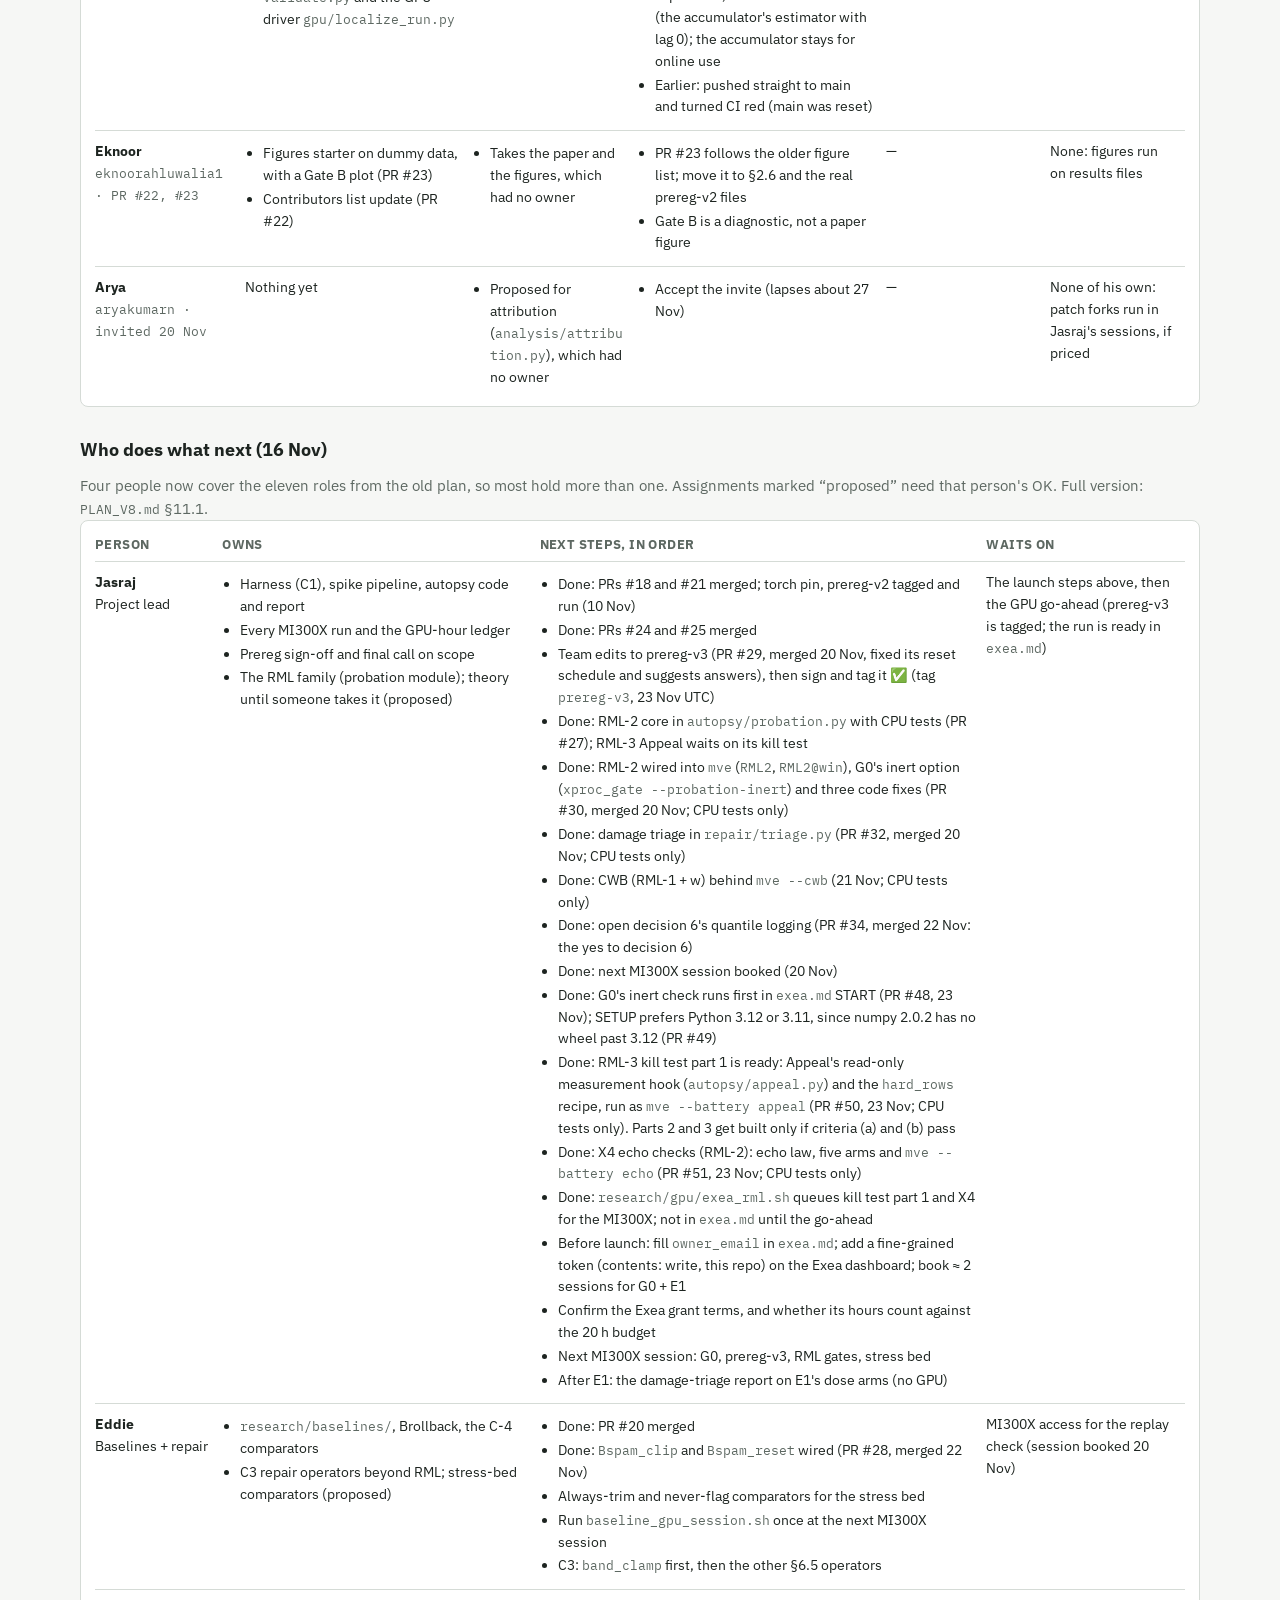
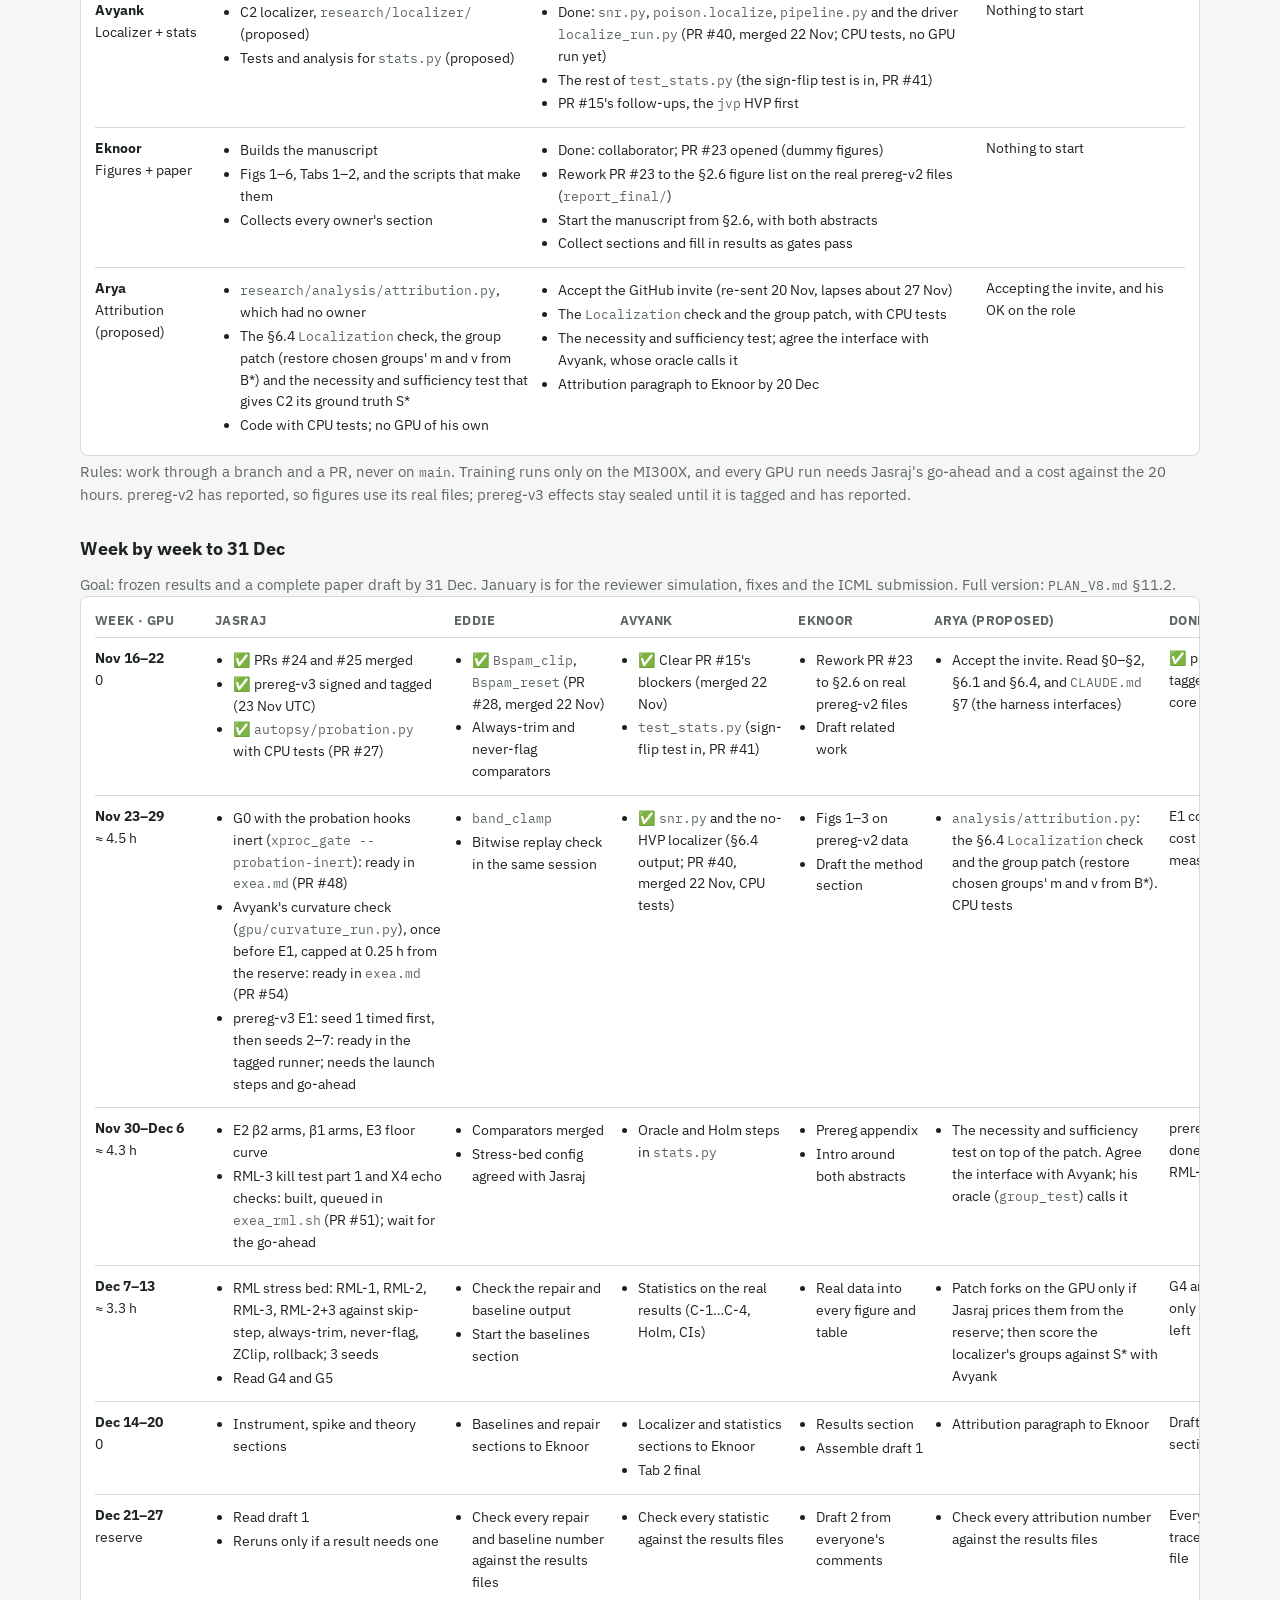
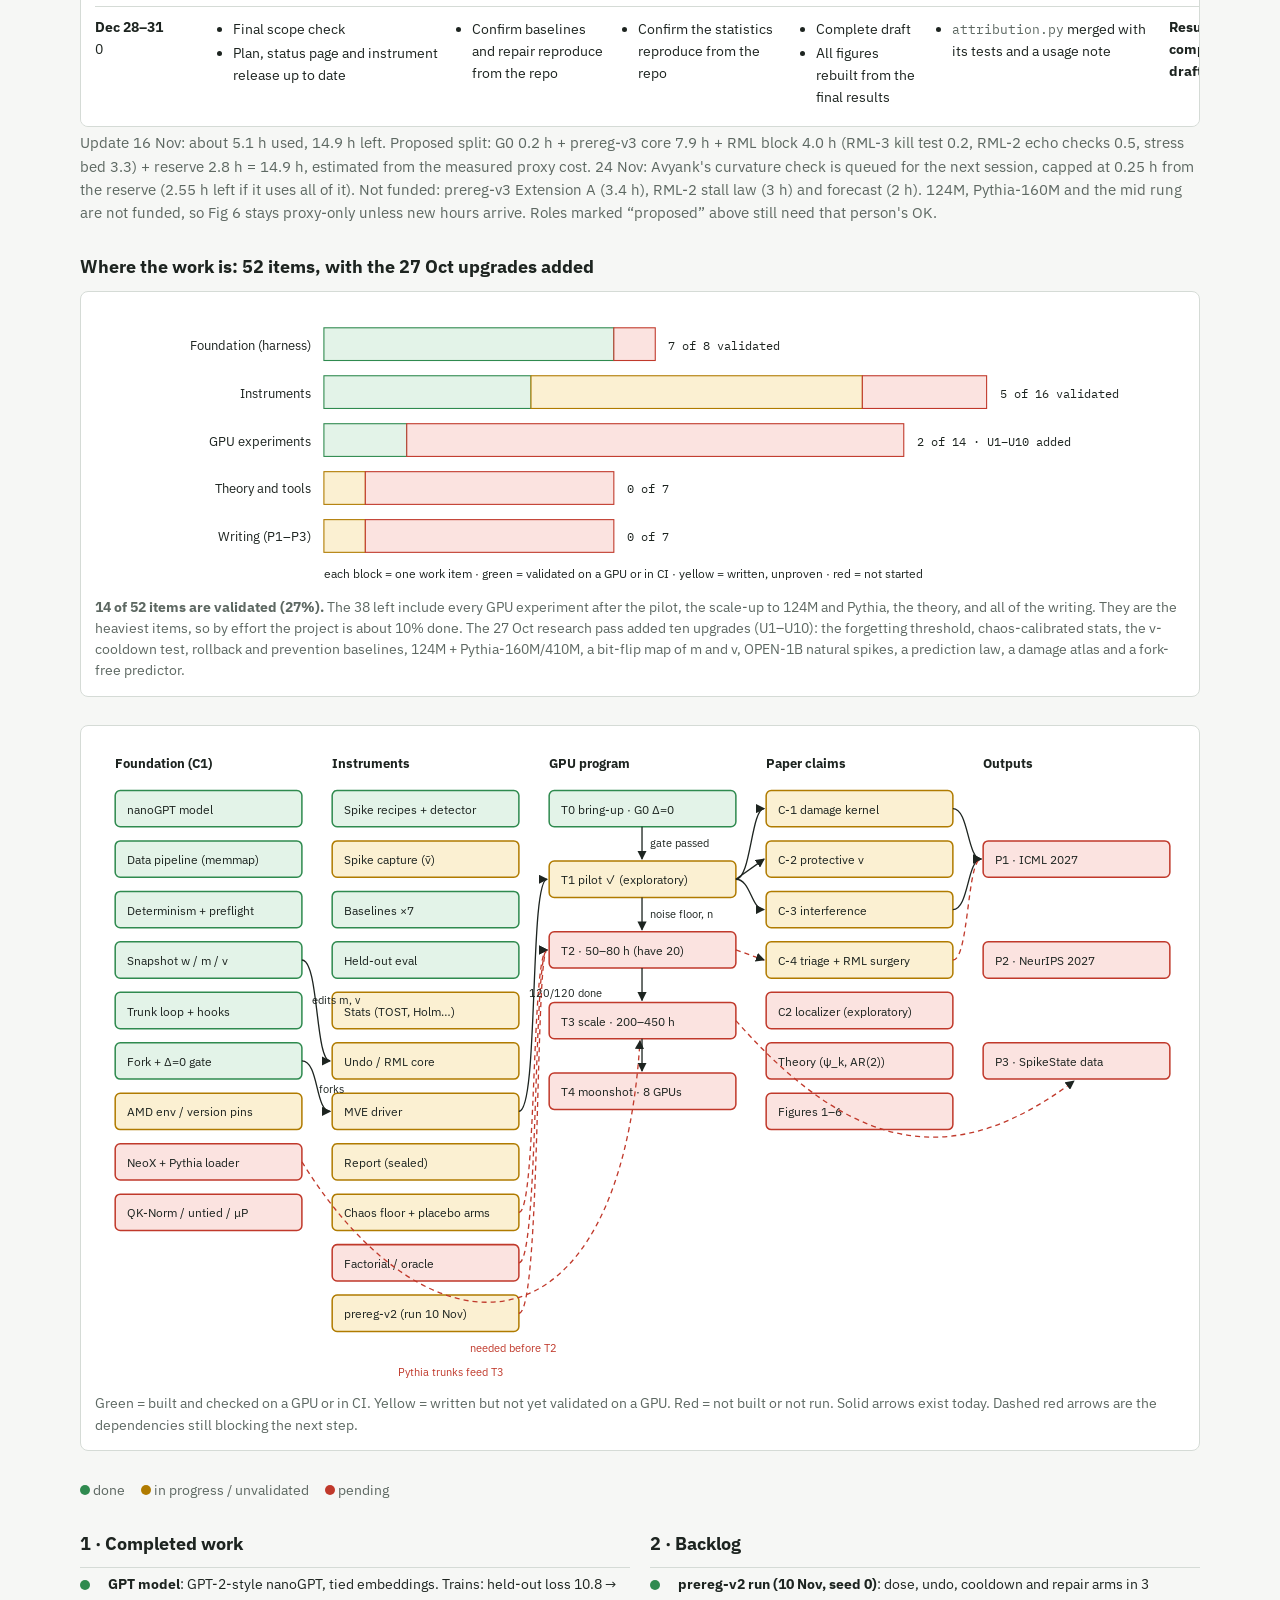
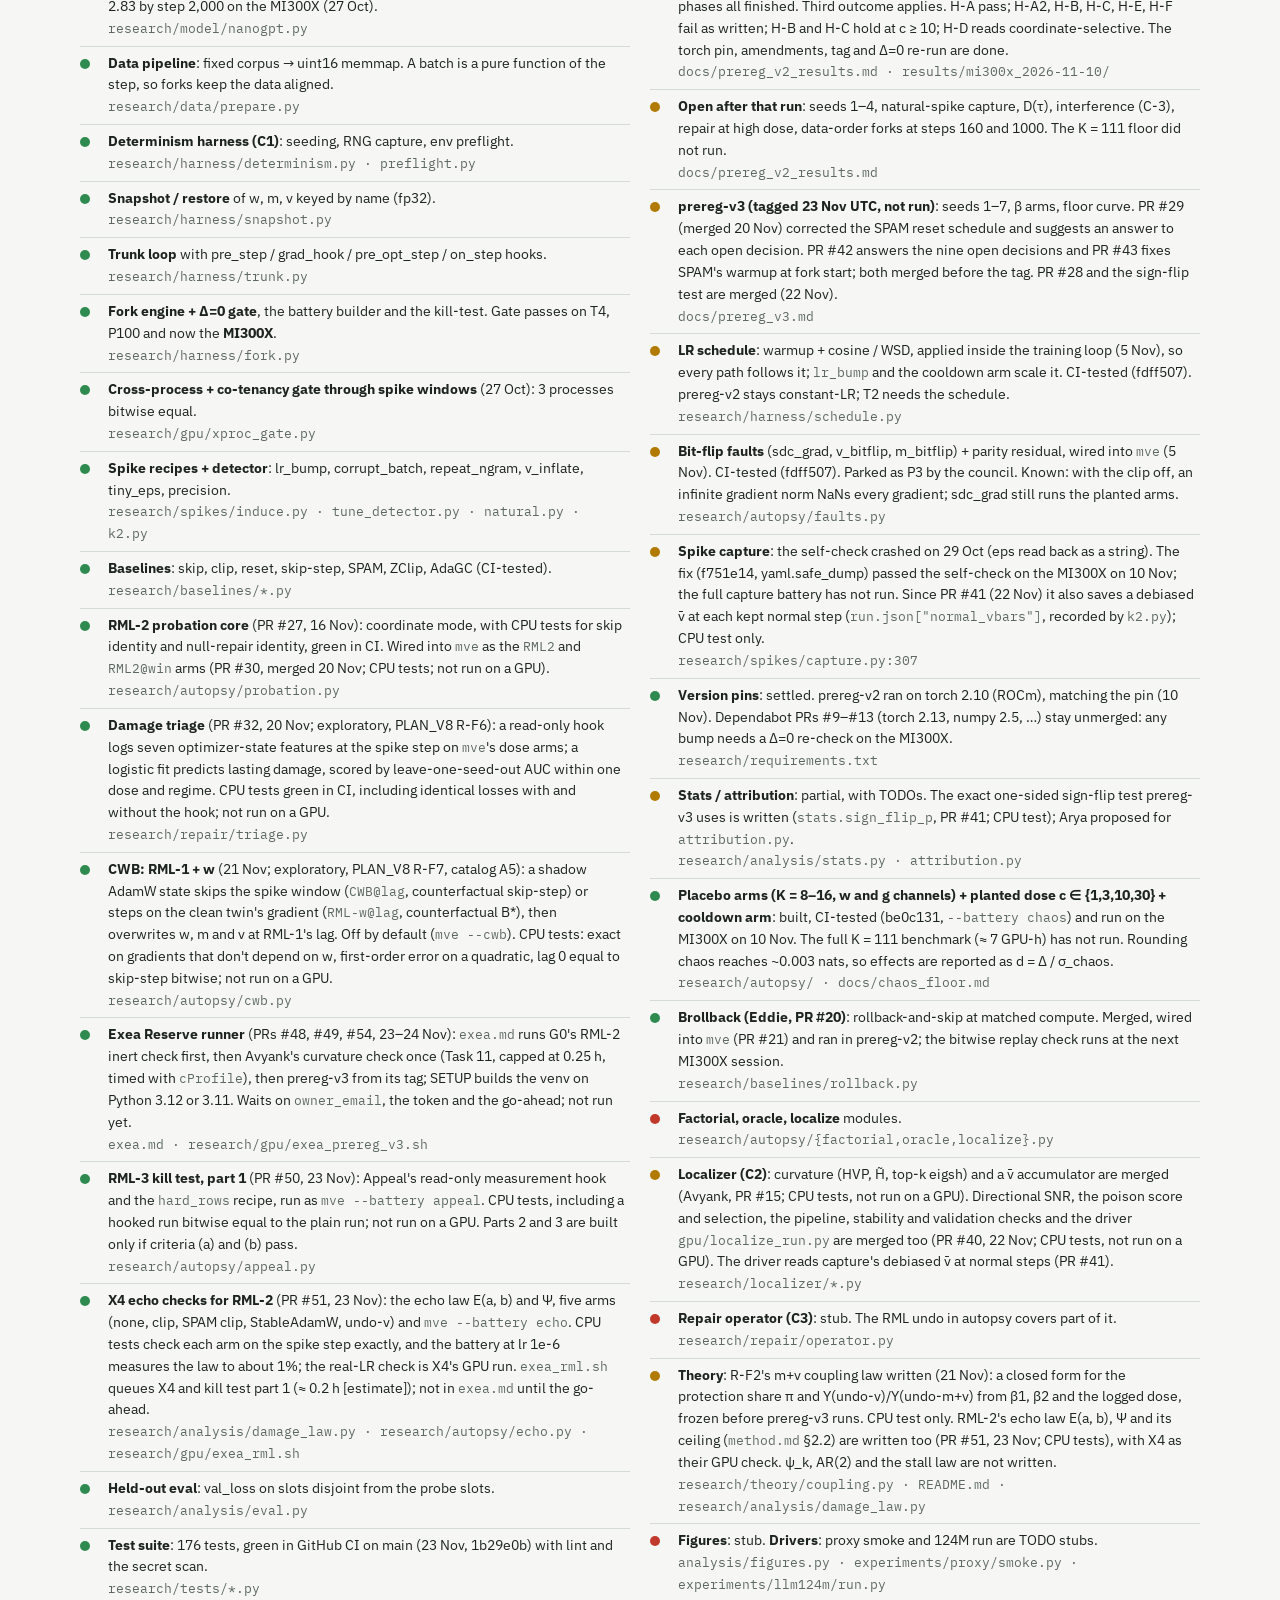
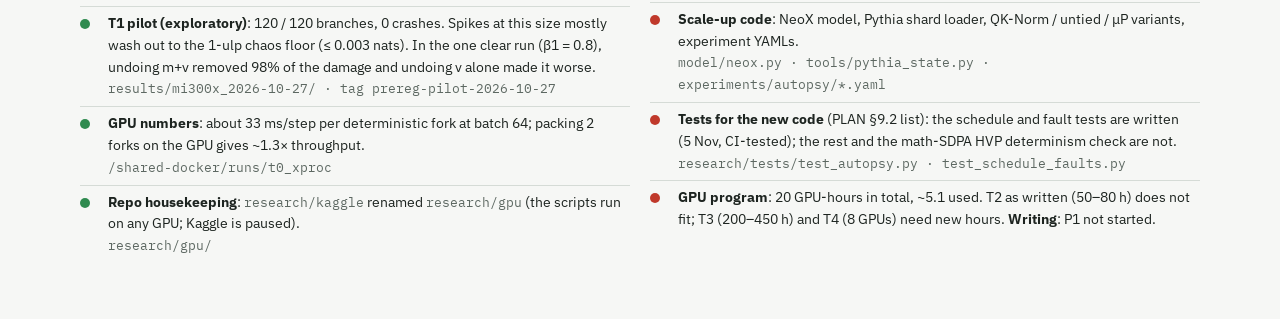
==== commit cabad4c4: "Status: PR #54 merged; the curvature check is in this week's GPU plan and the Exea runner row" ====
--- a/docs/status.html
+++ b/docs/status.html
@@ -56,7 +56,7 @@
 <main>
 <header>
   <h1>Optimizer Autopsy: where the project stands</h1>
-  <p class="sub"><b>24 Nov 2026:</b> At Avyank's request, <code>exea.md</code>'s START now runs his curvature check once before the prereg-v3 runner (<code>gpu/curvature_run.py</code>, Task 11: the CPU tier, then the FD sweep and top-3 eigsh on the proxy). It is capped at 0.25 h from the reserve and timed per function with <code>cProfile</code>, since its JSON has no wall-clock field. Its output goes to <code>results/exea_prereg_v3/curvature/</code>. It has not run, and it waits on the same go-ahead as the session. Avyank also asked that the next spike capture keep about 20 normal steps per run; that capture is not priced yet.</p>
+  <p class="sub"><b>24 Nov 2026:</b> PR #54 is merged: at Avyank's request, <code>exea.md</code>'s START now runs his curvature check once before the prereg-v3 runner (<code>gpu/curvature_run.py</code>, Task 11: the CPU tier, then the FD sweep and top-3 eigsh on the proxy). It is capped at 0.25 h from the reserve and timed per function with <code>cProfile</code>, since its JSON has no wall-clock field. Its output goes to <code>results/exea_prereg_v3/curvature/</code>. It has not run, and it waits on the same go-ahead as the session. Avyank also asked that the next spike capture keep about 20 normal steps per run; that capture is not priced yet.</p>
   <p class="sub"><b>23 Nov 2026:</b> PR #50 is merged (RML-3 kill test part 1: Appeal’s read-only hook and the <code>hard_rows</code> recipe). PR #51 is merged too: X4, RML-2’s echo checks: the echo law in <code>analysis/damage_law.py</code>, five arms in <code>autopsy/echo.py</code> (none, clip, SPAM clip, StableAdamW, undo-v) and <code>mve --battery echo</code>. Its CPU test runs the battery at lr 1e-6, where the law should be near exact, and measures it to about 1%; that checks the instrument, not the law at the real learning rate, which is X4’s GPU question. Both GPU runs, kill test part 1 and X4, are queued in <code>research/gpu/exea_rml.sh</code> (about 18,000 fork-steps, about 0.2 h [estimate], inside the 0.7 h the ledger gives them). That file is not wired into <code>exea.md</code>: it starts only after prereg-v3’s G0 passes and its seed 1 is timed, and only on Jasraj’s go-ahead. Nothing else in Jasraj’s rows for this week or next can be built without the GPU. No GPU time used since 10 Nov.</p>
   <p class="sub"><b>22 Nov 2026:</b> PRs #15, #28 (<code>Bspam_clip</code>, <code>Bspam_reset</code>), #40 (the localizer: <code>snr.py</code>, <code>poison.localize</code>, <code>pipeline.py</code>, the driver <code>localize_run.py</code>) and #41 are merged. #41 makes capture's v̄ debiased, saves v̄ at each kept normal step (<code>run.json["normal_vbars"]</code>, recorded by <code>spikes/k2.py</code> as well) and adds the exact sign-flip test prereg-v3 uses (<code>stats.sign_flip_p</code>). The localizer reads capture's v̄; the accumulator stays for online use. All of this is CPU-tested only; none of it has run on a GPU. Merged: PR #42 (answers to prereg-v3's nine open decisions: seven seeds, Extension A removed, the SPAM split moved to secondary S3) and PR #43 (SPAM's warmup and grace now restart only after resets the fork itself ran, so the fork from step 1000 runs at full LR; <code>start=0</code> gives back prereg-v2's clock). Both merged, and prereg-v3 was signed off and tagged <code>prereg-v3</code> on 23 Nov (UTC); S3 stays secondary. No GPU time used since 10 Nov.</p>
   <p class="sub"><b>20 Nov 2026:</b> PRs #24–#27 are merged (#25 on 17 Nov). #29 (prereg-v3's SPAM reset schedule fixed, a suggested answer to each open decision) and #30 (RML-2 in <code>mve</code>, below) were merged on 20 Nov. Eddie's #28, which wires <code>Bspam_clip</code> and <code>Bspam_reset</code>, is open with CI green. One problem is new: SPAM's warmup clock counts from the global step, so a fork from step 1000 runs <code>Bspam</code> and <code>Bspam_reset</code> at about 1% LR at the spike while <code>Bspam_clip</code> runs at full LR. That confounds P5(b) until it is fixed or P5(b) moves to secondary (open decision 9). prereg-v3 is still not tagged; the sign-flip test it uses is not written. RML-2 is now wired into <code>mve</code>, G0 can run with the probation hooks inert, and the three known code issues are fixed (PR #30; CPU tests only). Damage triage is merged (PR #32, 20 Nov; CPU tests only): a read-only hook on <code>mve</code>'s dose arms logs spike-time optimizer features, so prereg-v3's dose arms can test whether those features predict which spikes leave lasting damage, with no extra GPU runs. CI is green on main (102 tests). No GPU time used since 10 Nov. Later on 20 Nov: the next MI300X session is booked. E1 starts only once prereg-v3 is tagged; G0 and Eddie's replay check can go first. Open decision 6 is answered yes: its quantile logging is merged (PR #34, 22 Nov). After E1, damage triage reads E1's dose arms with no GPU and is kept only if its AUC is at least 0.8 and beats spike size alone by 0.05. Arya (aryakumarn) was re-invited; proposed role, pending his OK: attribution (<code>analysis/attribution.py</code>). <b>21 Nov:</b> CWB (RML-1 + w, catalog A5) is built behind <code>mve --cwb</code>. It also moves the weights, so the spike's update and its echo go without a rollback (exploratory; CPU tests only; its GPU cost is unpriced and comes from the reserve).</p>
@@ -194,7 +194,7 @@
 <td><ul class="tight"><li>Accept the invite. Read §0–§2, §6.1 and §6.4, and <code>CLAUDE.md</code> §7 (the harness interfaces)</li></ul></td>
 <td>✅ prereg-v3 tagged; probation core green in CI</td></tr>
 <tr><td><b>Nov 23–29</b><br>≈ 4.5 h</td>
-<td><ul class="tight"><li>G0 with the probation hooks inert (<code>xproc_gate --probation-inert</code>): ready in <code>exea.md</code> (PR #48)</li><li>prereg-v3 E1: seed 1 timed first, then seeds 2–7: ready in the tagged runner; needs the launch steps and go-ahead</li></ul></td>
+<td><ul class="tight"><li>G0 with the probation hooks inert (<code>xproc_gate --probation-inert</code>): ready in <code>exea.md</code> (PR #48)</li><li>Avyank's curvature check (<code>gpu/curvature_run.py</code>), once before E1, capped at 0.25 h from the reserve: ready in <code>exea.md</code> (PR #54)</li><li>prereg-v3 E1: seed 1 timed first, then seeds 2–7: ready in the tagged runner; needs the launch steps and go-ahead</li></ul></td>
 <td><ul class="tight"><li><code>band_clamp</code></li><li>Bitwise replay check in the same session</li></ul></td>
 <td><ul class="tight"><li>✅ <code>snr.py</code> and the no-HVP localizer (§6.4 output; PR #40, merged 22 Nov, CPU tests)</li></ul></td>
 <td><ul class="tight"><li>Figs 1–3 on prereg-v2 data</li><li>Draft the method section</li></ul></td>
@@ -359,7 +359,7 @@
 <tr><td><i class="dot d-ok"></i></td><td><b>RML-2 probation core</b> (PR #27, 16 Nov): coordinate mode, with CPU tests for skip identity and null-repair identity, green in CI. Wired into <code>mve</code> as the <code>RML2</code> and <code>RML2@win</code> arms (PR #30, merged 20 Nov; CPU tests; not run on a GPU).<br><code>research/autopsy/probation.py</code></td></tr>
 <tr><td><i class="dot d-ok"></i></td><td><b>Damage triage</b> (PR #32, 20 Nov; exploratory, PLAN_V8 R-F6): a read-only hook logs seven optimizer-state features at the spike step on <code>mve</code>'s dose arms; a logistic fit predicts lasting damage, scored by leave-one-seed-out AUC within one dose and regime. CPU tests green in CI, including identical losses with and without the hook; not run on a GPU.<br><code>research/repair/triage.py</code></td></tr>
 <tr><td><i class="dot d-ok"></i></td><td><b>CWB: RML-1 + w</b> (21 Nov; exploratory, PLAN_V8 R-F7, catalog A5): a shadow AdamW state skips the spike window (<code>CWB@lag</code>, counterfactual skip-step) or steps on the clean twin's gradient (<code>RML-w@lag</code>, counterfactual B*), then overwrites w, m and v at RML-1's lag. Off by default (<code>mve --cwb</code>). CPU tests: exact on gradients that don't depend on w, first-order error on a quadratic, lag 0 equal to skip-step bitwise; not run on a GPU.<br><code>research/autopsy/cwb.py</code></td></tr>
-<tr><td><i class="dot d-ok"></i></td><td><b>Exea Reserve runner</b> (PRs #48, #49, 23 Nov): <code>exea.md</code> runs G0's RML-2 inert check first, then prereg-v3 from its tag; SETUP builds the venv on Python 3.12 or 3.11. Waits on <code>owner_email</code>, the token and the go-ahead; not run yet.<br><code>exea.md · research/gpu/exea_prereg_v3.sh</code></td></tr>
+<tr><td><i class="dot d-ok"></i></td><td><b>Exea Reserve runner</b> (PRs #48, #49, #54, 23–24 Nov): <code>exea.md</code> runs G0's RML-2 inert check first, then Avyank's curvature check once (Task 11, capped at 0.25 h, timed with <code>cProfile</code>), then prereg-v3 from its tag; SETUP builds the venv on Python 3.12 or 3.11. Waits on <code>owner_email</code>, the token and the go-ahead; not run yet.<br><code>exea.md · research/gpu/exea_prereg_v3.sh</code></td></tr>
 <tr><td><i class="dot d-ok"></i></td><td><b>RML-3 kill test, part 1</b> (PR #50, 23 Nov): Appeal's read-only measurement hook and the <code>hard_rows</code> recipe, run as <code>mve --battery appeal</code>. CPU tests, including a hooked run bitwise equal to the plain run; not run on a GPU. Parts 2 and 3 are built only if criteria (a) and (b) pass.<br><code>research/autopsy/appeal.py</code></td></tr>
 <tr><td><i class="dot d-ok"></i></td><td><b>X4 echo checks for RML-2</b> (PR #51, 23 Nov): the echo law E(a, b) and Ψ, five arms (none, clip, SPAM clip, StableAdamW, undo-v) and <code>mve --battery echo</code>. CPU tests check each arm on the spike step exactly, and the battery at lr 1e-6 measures the law to about 1%; the real-LR check is X4's GPU run. <code>exea_rml.sh</code> queues X4 and kill test part 1 (≈ 0.2 h [estimate]); not in <code>exea.md</code> until the go-ahead.<br><code>research/analysis/damage_law.py · research/autopsy/echo.py · research/gpu/exea_rml.sh</code></td></tr>
 <tr><td><i class="dot d-ok"></i></td><td><b>Held-out eval</b>: val_loss on slots disjoint from the probe slots.<br><code>research/analysis/eval.py</code></td></tr>
